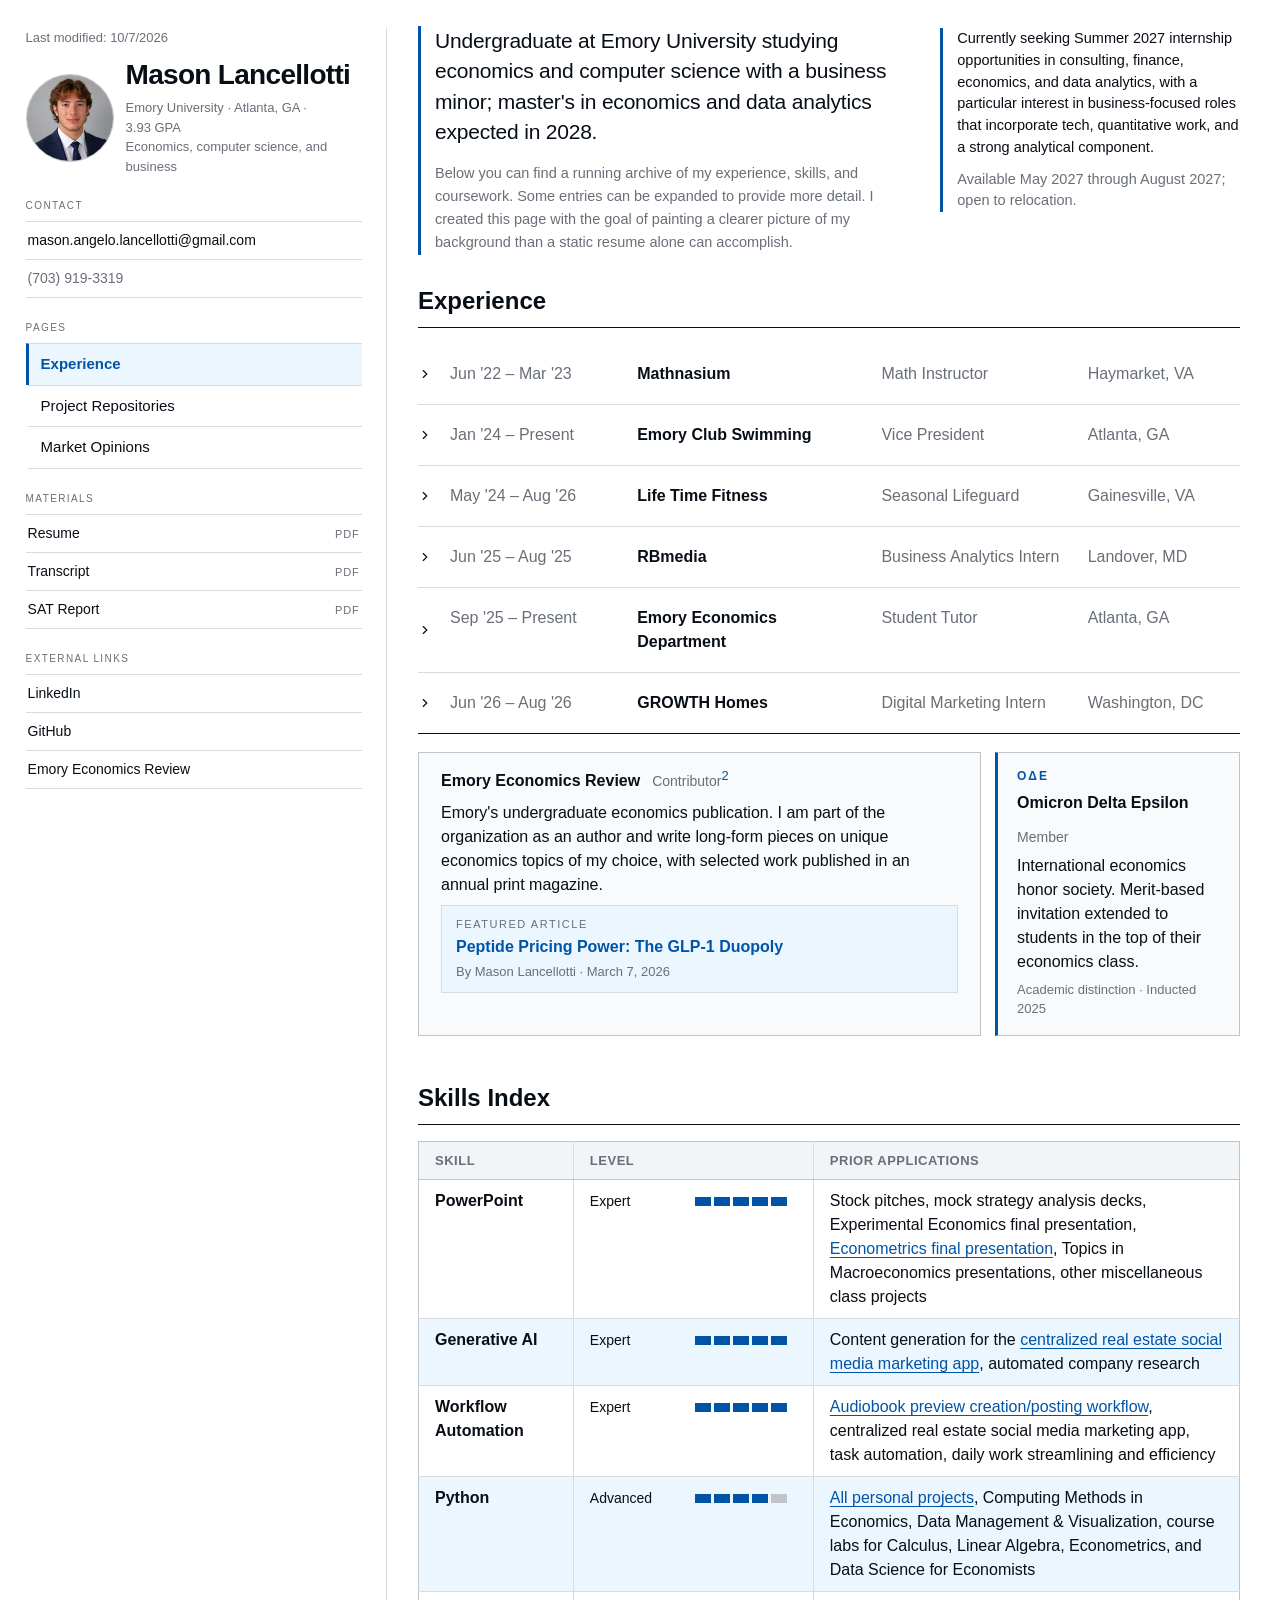
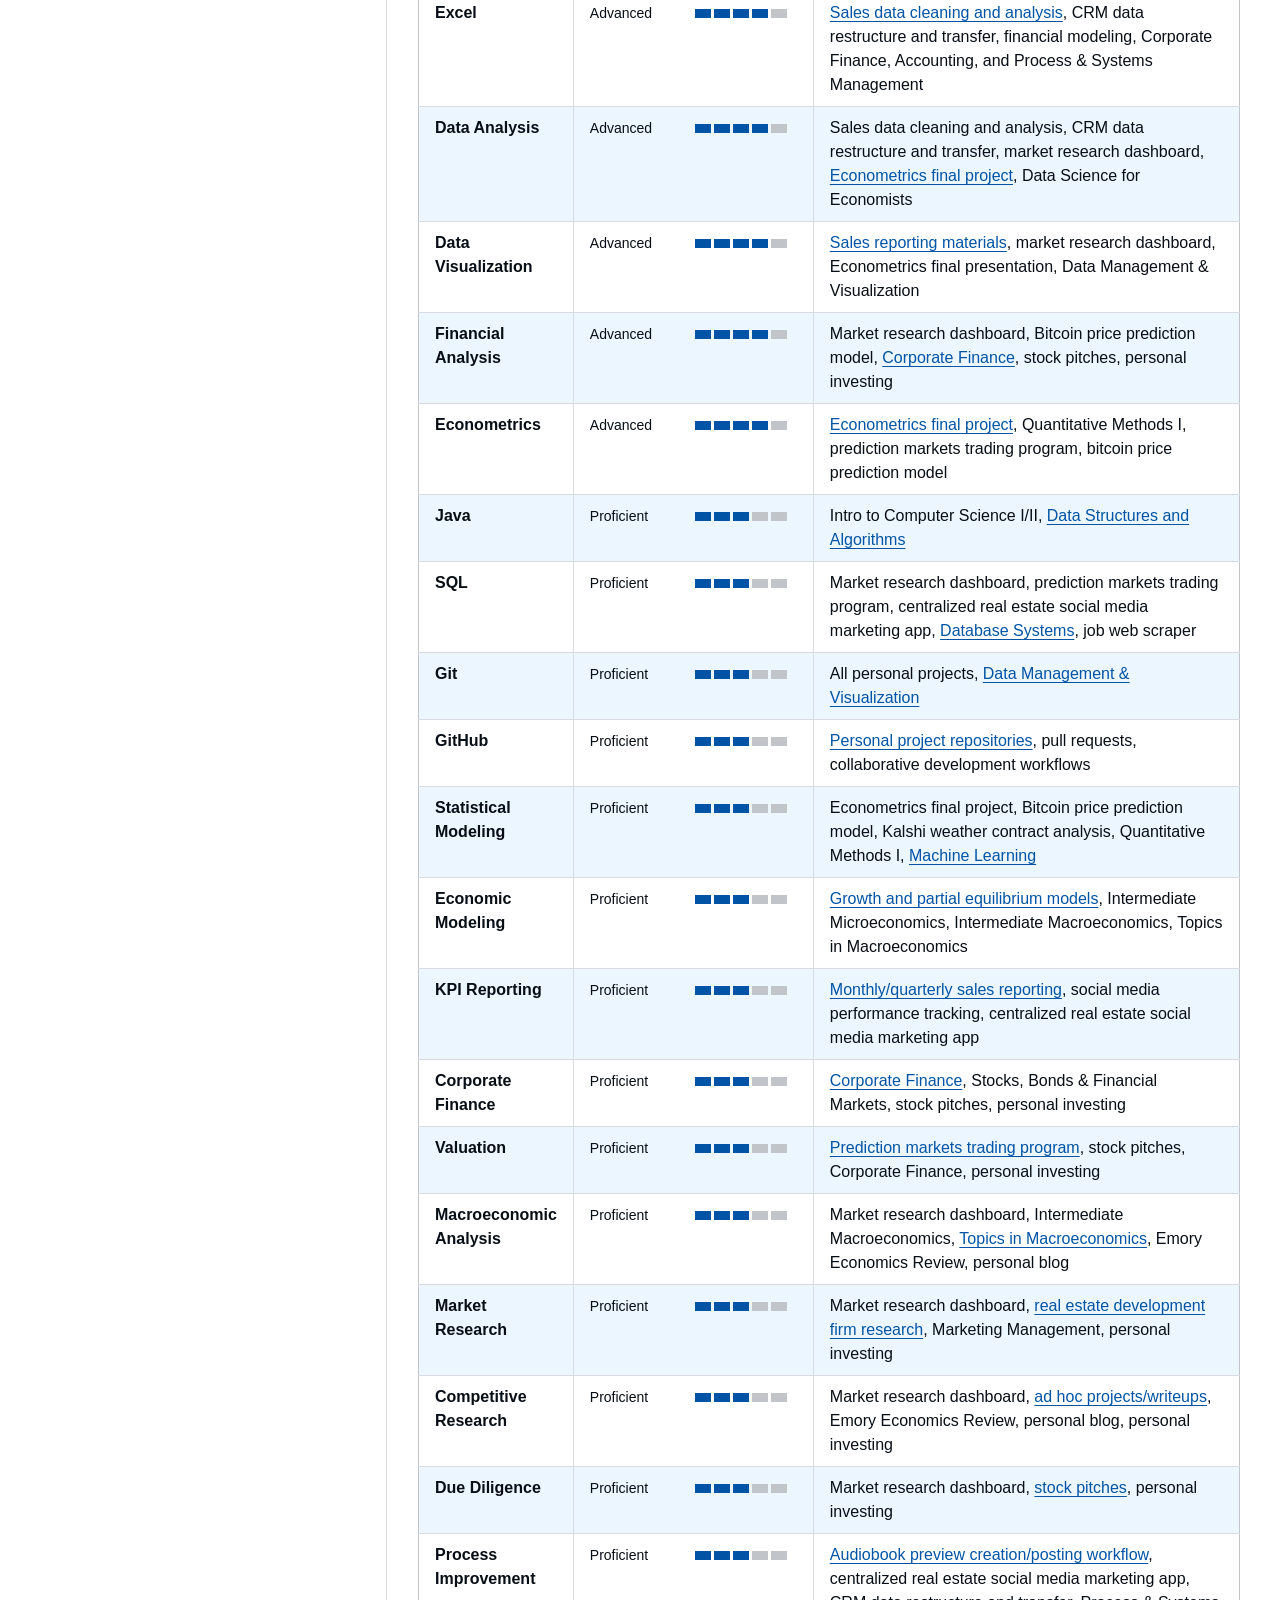
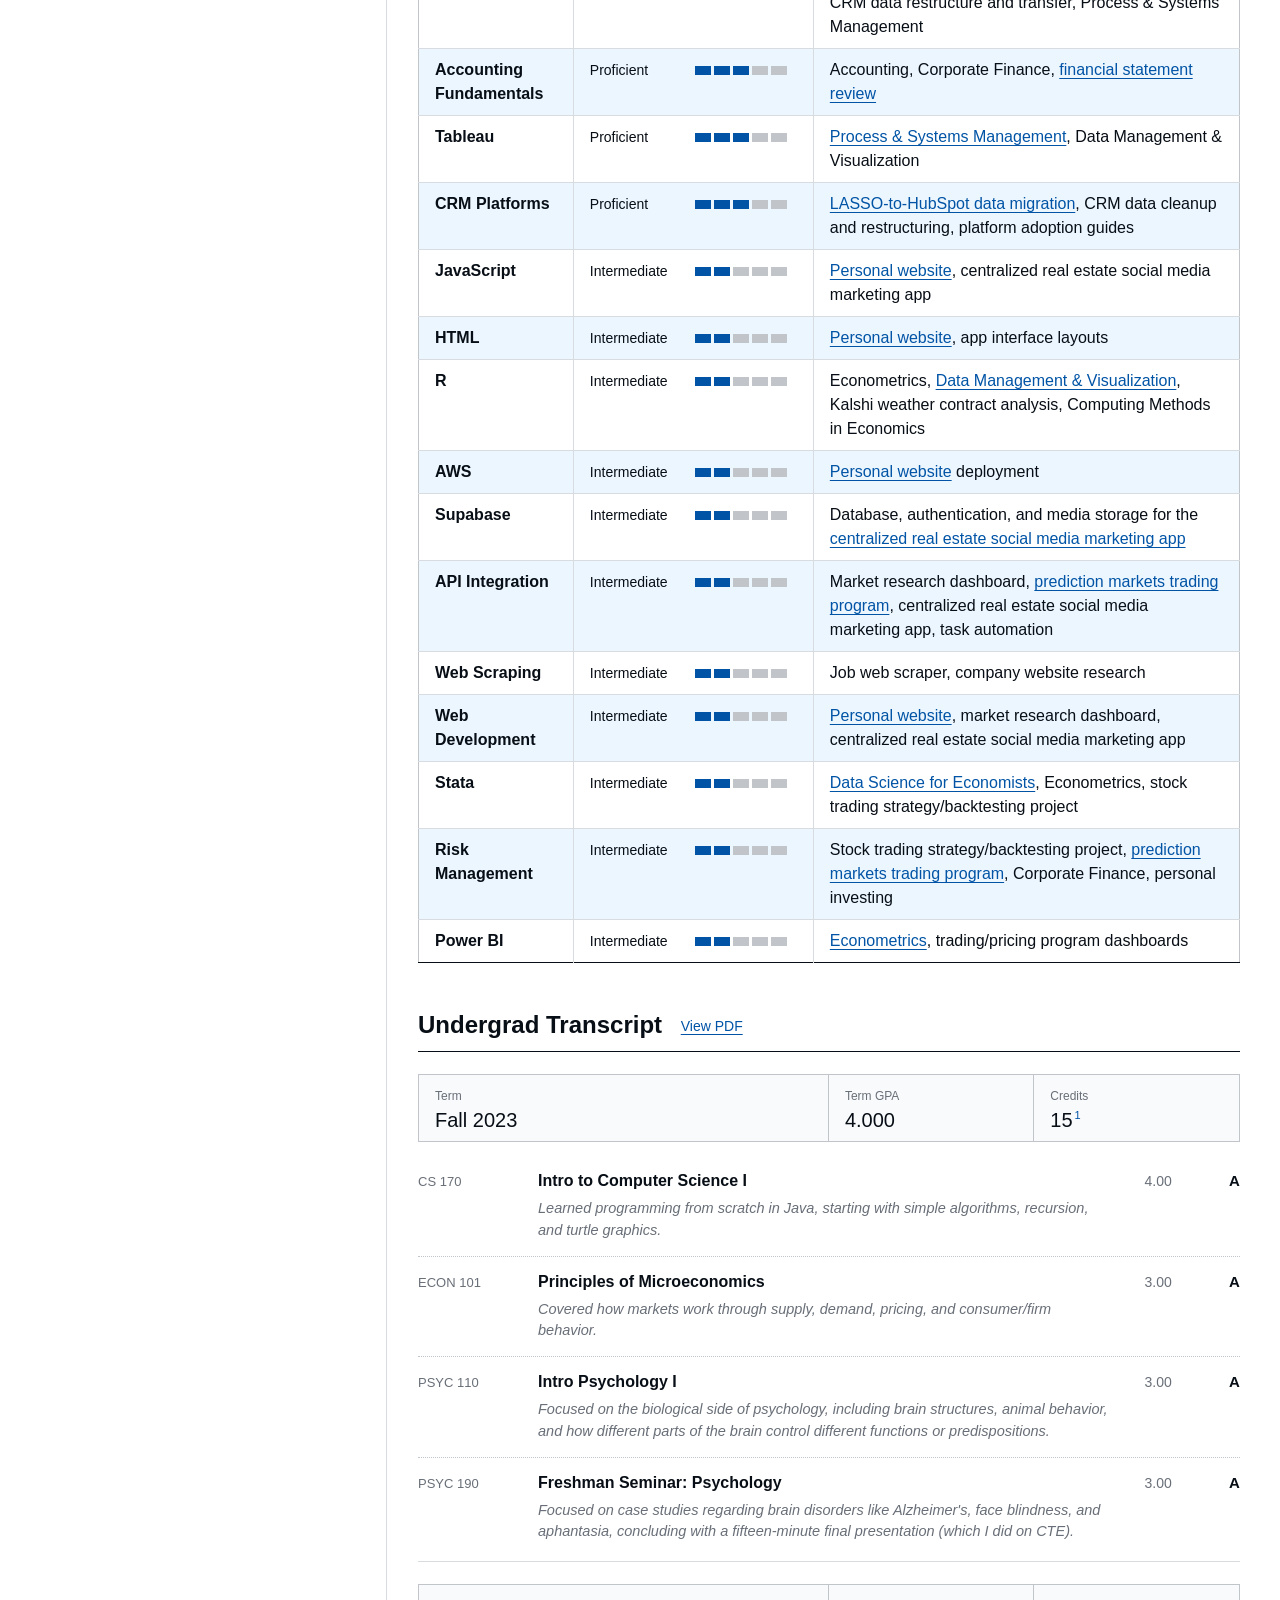
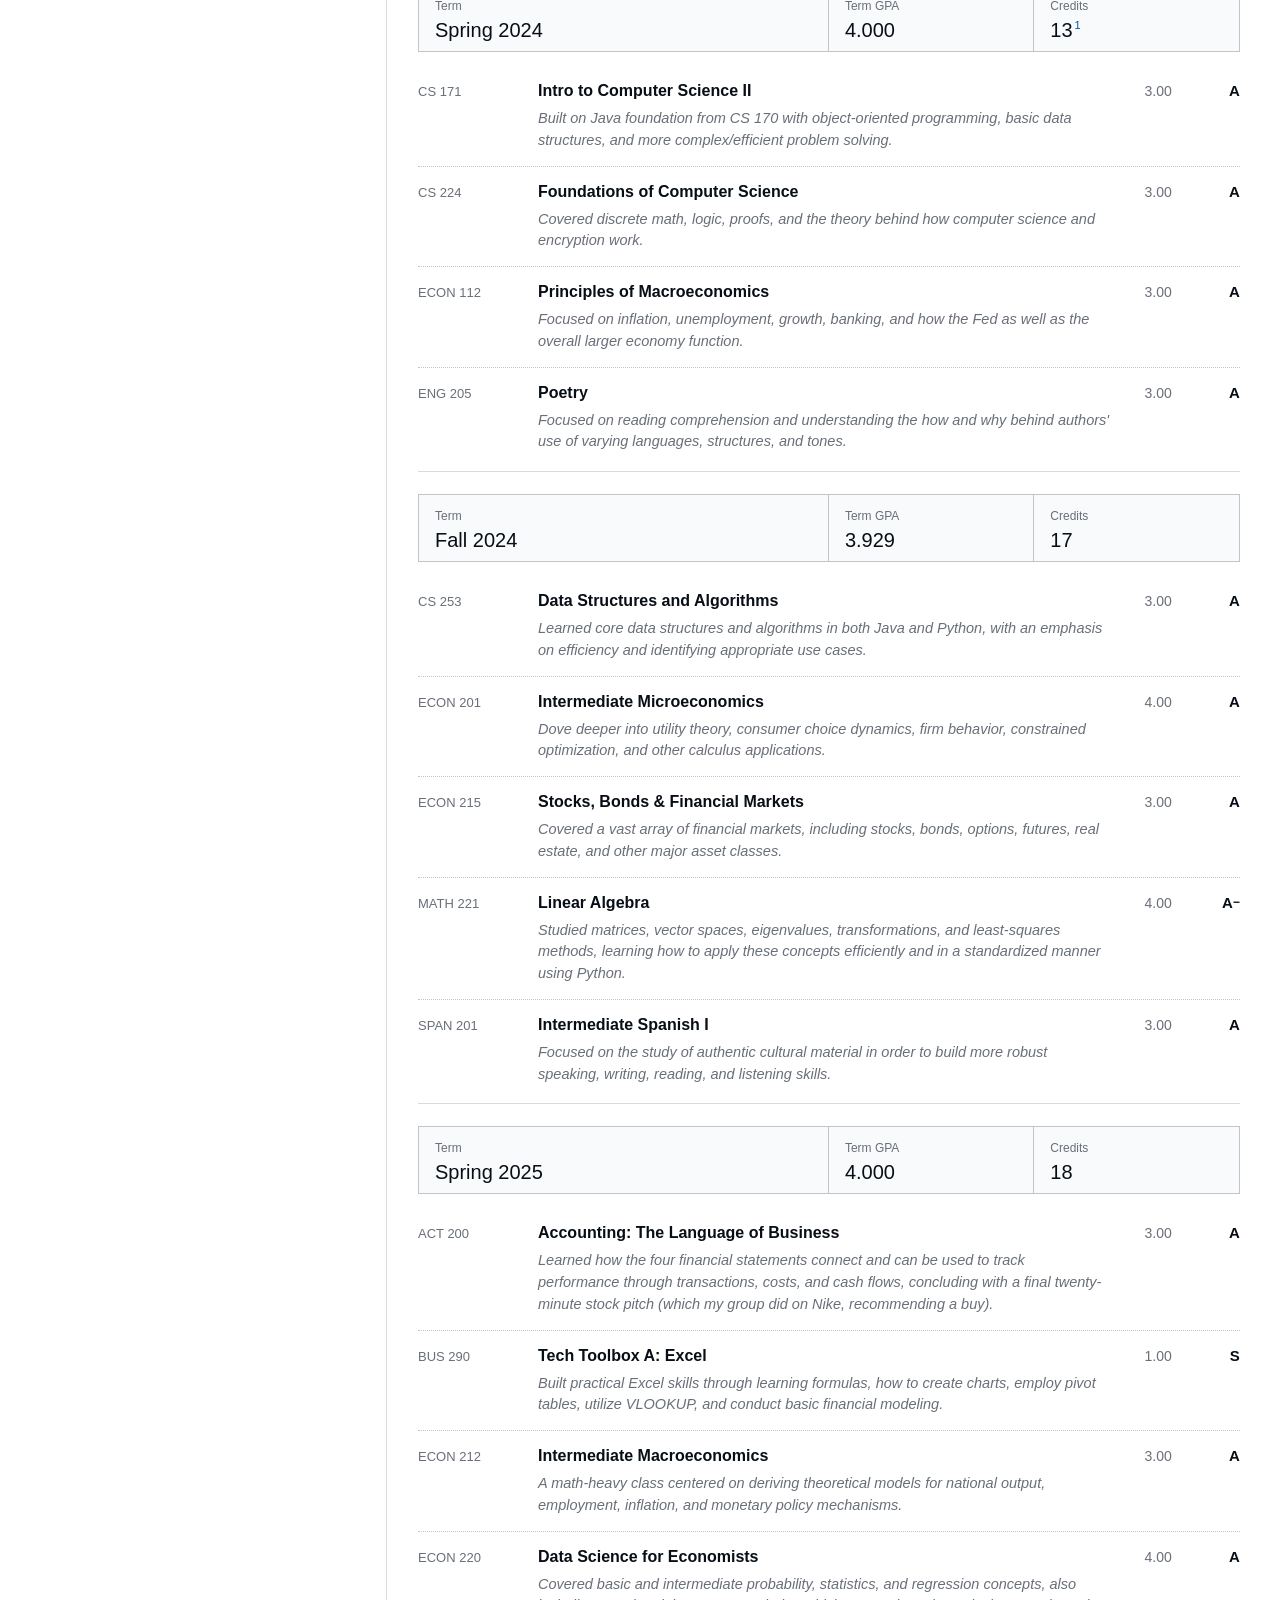
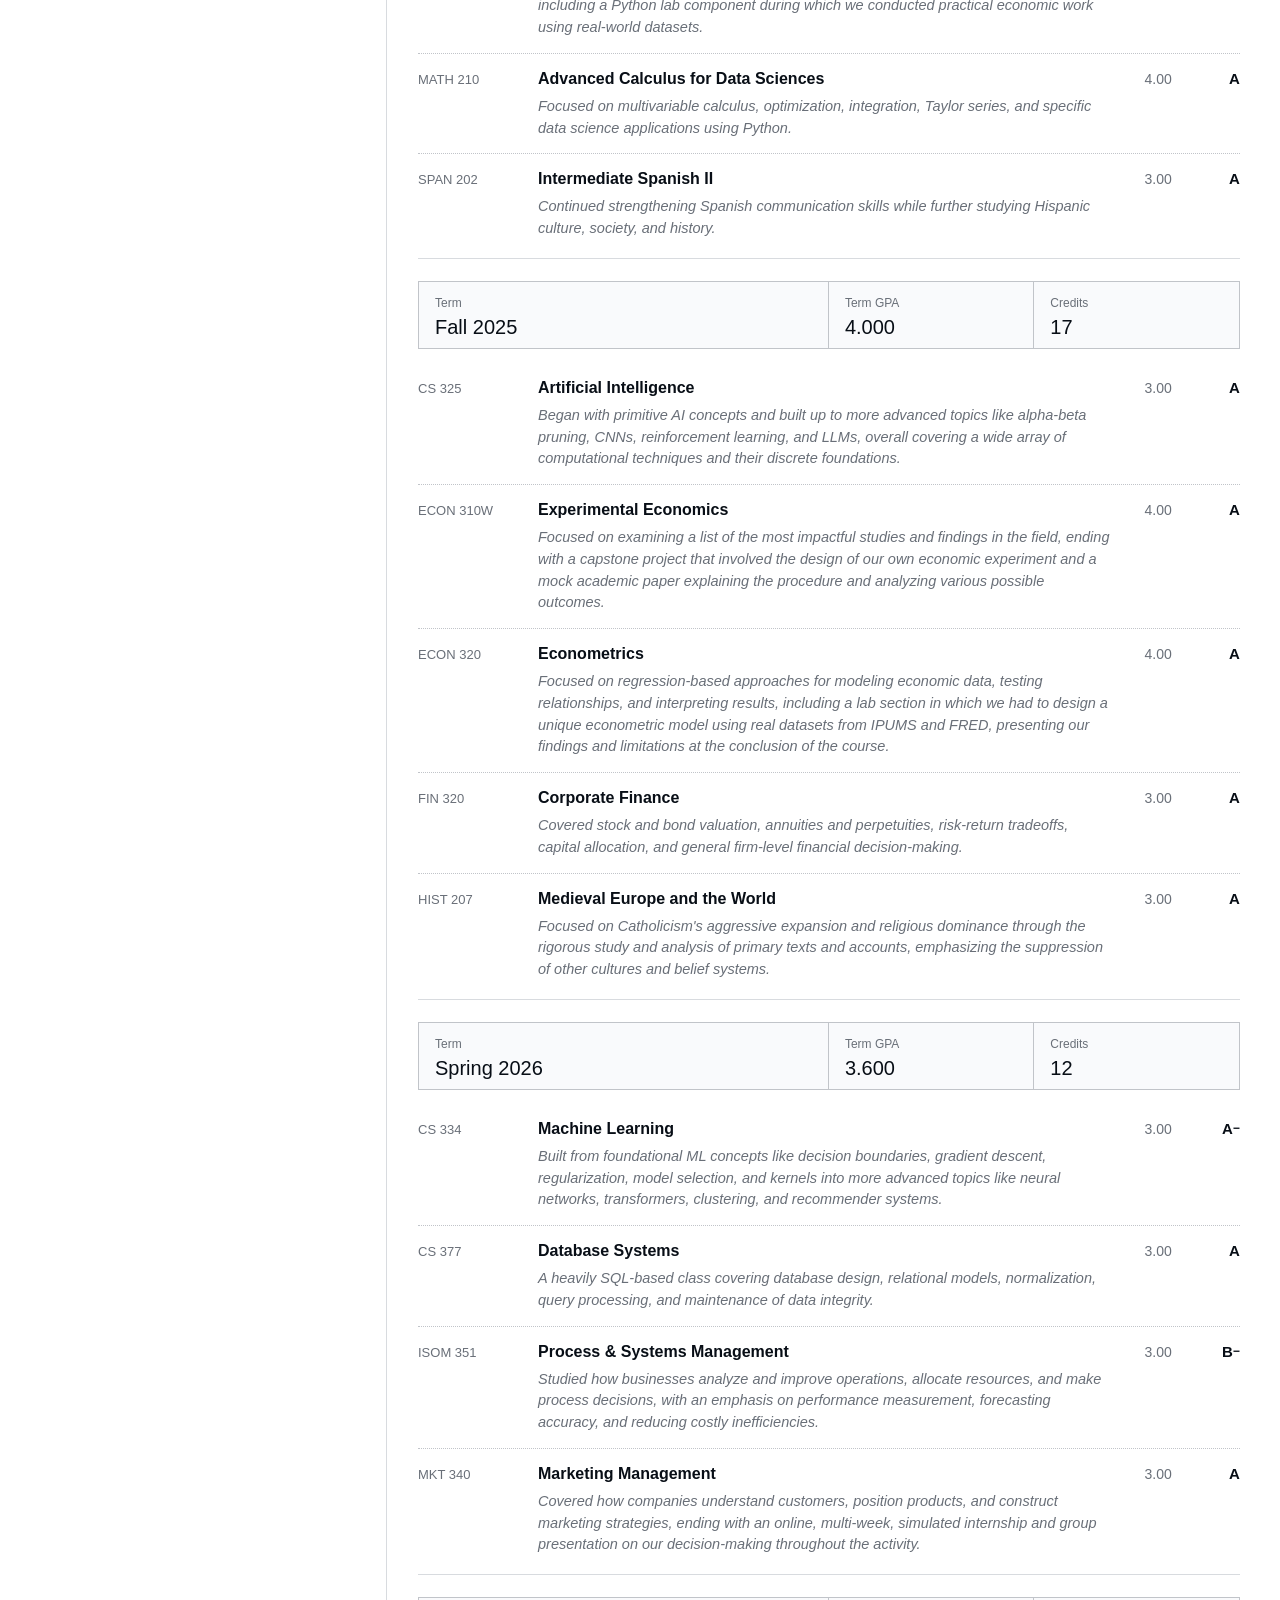
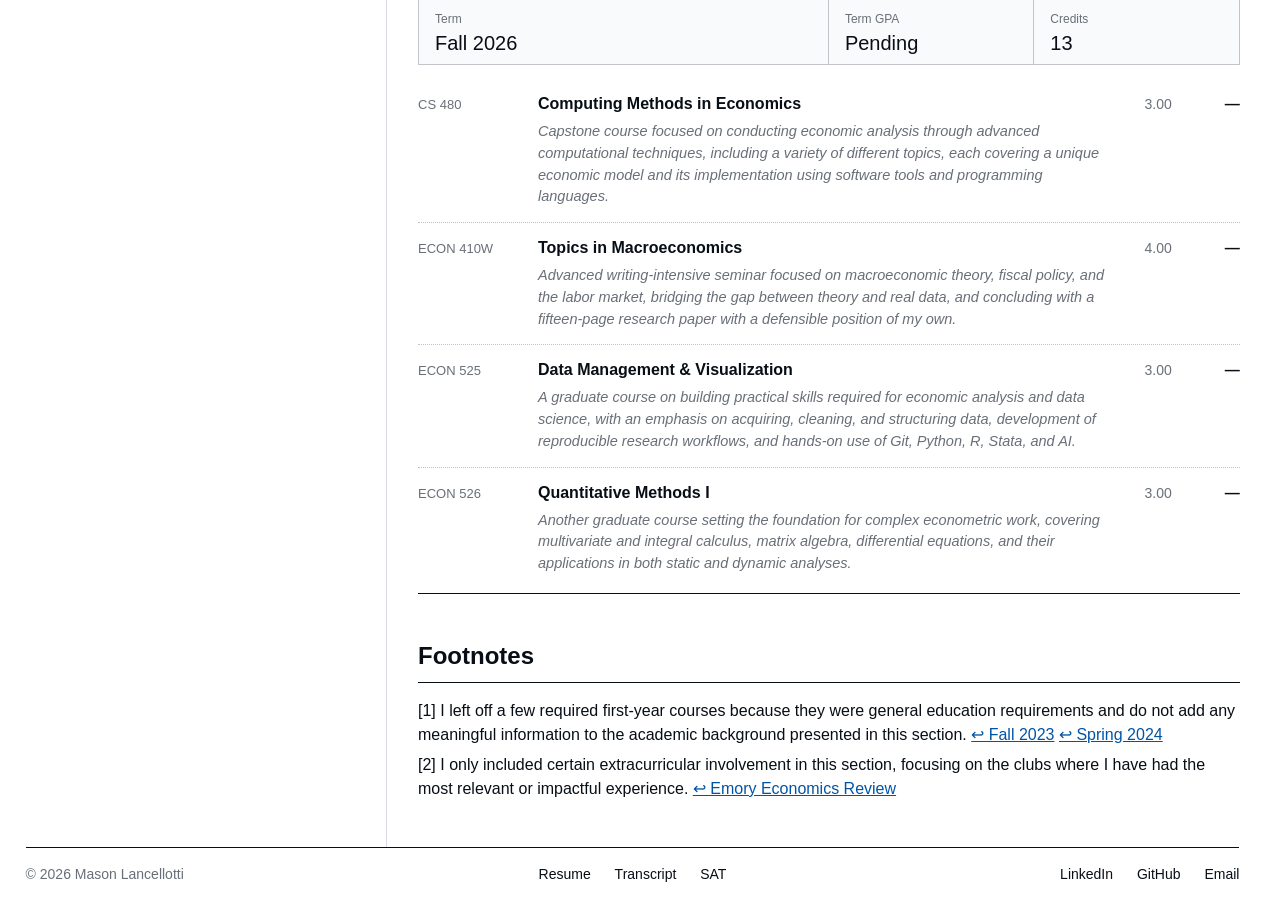
==== index.html @ a6829748 "Align compact skill meters and grade minus signs" ====
<!doctype html>
<html lang="en">
<head>
<meta charset="utf-8">
<meta name="viewport" content="width=device-width, initial-scale=1">
<title>Mason Lancellotti</title>
<meta name="description" content="I'm Mason Lancellotti, an Emory economics and computer science student focused on finance, consulting, data analytics, and tech-driven solutions.">
<meta name="theme-color" content="#ffffff">
<meta property="og:type" content="website">
<meta property="og:title" content="Mason Lancellotti">
<meta property="og:description" content="An expanded resume: experience, skills, coursework, project repositories, and writing on markets.">
<link rel="preload" as="image" href="images/headshot-new.webp" type="image/webp" fetchpriority="high">
<link rel="icon" href="assets/favicon.svg" type="image/svg+xml">
<link rel="stylesheet" href="assets/site.css?v=20261007-12">
</head>
<body>

<div class="wrap home">

<header>
  <div class="side-in">
    <p class="modified muted">Last modified: 10/7/2026</p>
  <button type="button" class="directory-toggle" aria-controls="site-menu" aria-expanded="false">Menu</button>
  <div class="identity">
    <picture class="identity-photo">
      <source srcset="images/headshot-new.webp" type="image/webp">
      <img src="images/headshot-new.jpg" alt="" width="660" height="824">
    </picture>
    <div class="identity-text">
    <h1>Mason Lancellotti</h1>
    <p class="contact">
    <span class="keep-together">Emory University</span> · <span class="keep-together">Atlanta, GA</span> · <span class="keep-together">3.93 GPA</span><br>
    Economics, computer science, and business
  </p>
    </div>
  </div>
  <div class="compact-actions">
    <a href="mailto:mason.angelo.lancellotti@gmail.com">Email</a>
    <a href="files/mason-resume.pdf?v=20261007-2" target="_blank" rel="noopener">Resume</a>
  </div>

  <div class="site-directory" id="site-directory">
  <div class="side-group">
    <p class="side-label">Contact</p>
    <ul class="side-links">
      <li><a href="mailto:mason.angelo.lancellotti@gmail.com">mason.angelo.lancellotti@gmail.com</a></li>
      <li class="plain">(703) 919-3319</li>
    </ul>
  </div>

  

  <nav class="tabs" role="tablist" aria-label="Sections">
    <p class="side-label">Pages</p>
    <button role="tab" id="tab-filing" data-panel="filing" aria-controls="filing" aria-selected="true">Experience</button>
    <button role="tab" id="tab-repos" data-panel="repos" aria-controls="repos" aria-selected="false" tabindex="-1">Project Repositories</button>
    <button role="tab" id="tab-blog" data-panel="blog" aria-controls="blog" aria-selected="false" tabindex="-1">Market Opinions</button>
  </nav>

  <div class="side-group">
    <p class="side-label">Materials</p>
    <ul class="side-links">
      <li><a href="files/mason-resume.pdf?v=20261007-2" target="_blank" rel="noopener">Resume<span class="tag">PDF</span></a></li>
      <li><a href="files/Transcript_Mason_Lancellotti.pdf" target="_blank" rel="noopener">Transcript<span class="tag">PDF</span></a></li>
      <li><a href="files/mason-sat.pdf" target="_blank" rel="noopener">SAT Report<span class="tag">PDF</span></a></li>
    </ul>
  </div>

  <div class="side-group">
    <p class="side-label">External Links</p>
    <ul class="side-links">
      <li><a href="https://www.linkedin.com/in/masonlancellotti/" target="_blank" rel="noopener">LinkedIn</a></li>
      <li><a href="https://github.com/masonlancellotti" target="_blank" rel="noopener">GitHub</a></li>
      <li><a href="https://emoryeconomicsreview.org/articles/2026/3/3/peptide-pricing-power-the-glp-1-duopoly" target="_blank" rel="noopener">Emory Economics Review</a></li>
    </ul>
  </div>

  </div>

  </div>
</header>

<section id="filing" role="tabpanel" aria-labelledby="tab-filing">

  <div class="page-intro">
    <div class="intro-side">
      <div class="intro-text">
        <p class="lede">Undergraduate at <em>Emory University</em> studying economics and computer science with a business minor; master's in economics and data analytics expected in 2028.</p>
        <p class="sub">Below you can find a running archive of my experience, skills, and coursework. Some entries can be expanded to provide more detail. I created this page with the goal of painting a clearer picture of my background than a static resume alone can accomplish.</p>
      </div>
    </div>
    <div class="seeking">
      <p class="seeking-text">
        <span>Currently seeking Summer 2027 internship opportunities in consulting, finance, economics, and data analytics, with a particular interest in business-focused roles that incorporate tech, quantitative work, and a strong analytical component.</span>
        <span class="seeking-availability">Available May 2027 through August 2027; open to relocation.</span>
      </p>
    </div>
  </div>

  <h2>Experience</h2>

  <div class="rows">
    <details id="role-1">
      <summary><span class="when">Jun '22 – Mar '23</span> <b>Mathnasium</b> <span class="role">Math Instructor</span> <span class="loc">Haymarket, VA</span></summary>
      <div>
        <p class="muted">10 mos.</p>
        <p>This was my first paid role, and served as my introduction into the professional world.</p>
        <ul>
          <li>Taught 30+ K-12 students through structured sessions and one-on-one homework help.</li>
          <li>Introduced study techniques and problem-solving strategies to build retention and academic confidence.</li>
          <li>Wrote personalized learning plans with regular parent check-ins, with ~90% of students finishing the semester with higher grades.</li>
        </ul>
        <a href="https://www.mathnasium.com/math-centers/haymarket" target="_blank" rel="noopener">Mathnasium Haymarket</a>
      </div>
    </details>

    <details id="role-2">
      <summary><span class="when">Jan '24 – Present</span> <b>Emory Club Swimming</b> <span class="role">Vice President</span> <span class="loc">Atlanta, GA</span></summary>
      <div>
        <p class="muted">Ongoing</p>
        <p>The team spans from beginners to ex-varsity swimmers, requiring me to consider many different perspectives, often different than my own.</p>
        <ul>
          <li>Design and lead 4 practices per week for 10–20 swimmers across every skill level.</li>
          <li>Balance technique work for new swimmers with endurance training for more experienced swimmers in the same session.</li>
          <li>Coordinate logistics for 6 out-of-state meets per year, managing itineraries, lodging, transportation, and budgeting with the club sports office.</li>
        </ul>
        <div class="photos">
          <img src="images/swim-5.jpg" alt="" loading="lazy">
          <img src="images/swim-2.jpg" alt="" loading="lazy">
          <img src="images/swim-3.jpg" alt="" loading="lazy">
        </div>
      </div>
    </details>

    <details id="role-3">
      <summary><span class="when">May '24 – Aug '26</span> <b>Life Time Fitness</b> <span class="role">Seasonal Lifeguard</span> <span class="loc">Gainesville, VA</span></summary>
      <div>
        <p class="muted">Seasonal · 3 summers</p>
        <p>Being a returning seasonal employee for three summers, I underwent repeated certifications and training. This position also bolstered my client communication skills.</p>
        <ul>
          <li>Monitored pool activities and proactively enforced safety guidelines to prevent accidents.</li>
          <li>Administered first aid on 6 separate occasions, coordinating directly with police and EMS.</li>
          <li>Collaborated with management on aquatics events and served 300+ members daily, resolving issues on the pool deck and locker rooms.</li>
        </ul>
        <a href="https://my.lifetime.life/clubs/va/gainesville/programs/swim.html" target="_blank" rel="noopener">Life Time Gainesville</a>
      </div>
    </details>

    <details id="role-4">
      <summary><span class="when">Jun '25 – Aug '25</span> <b>RBmedia</b> <span class="role">Business Analytics Intern</span> <span class="loc">Landover, MD</span></summary>
      <div>
        <p class="muted">3 mos.</p>
        <p>This was my first time in a professional setting with a business context. It opened my eyes to the utility of data and how invaluable of a tool it can be for almost any task, goal, or industry.</p>
        <ul>
          <li>Compiled monthly and quarterly sales reports on 2,500+ Audible and Spotify audiobook titles.</li>
          <li>Visualized trends with tables and graphs to help guide executive decision-making on a variety of topics.</li>
          <li>Assisted in rolling out an automated posting workflow across 12 social media accounts, supervising the first ~1,800 uploads and diagnosing technical issues in real time.</li>
        </ul>
        <a href="https://rbmediaglobal.com/" target="_blank" rel="noopener">RBmedia</a>
      </div>
    </details>

    <details id="role-5">
      <summary><span class="when">Sep '25 – Present</span> <b>Emory Economics Department</b> <span class="role">Student Tutor</span> <span class="loc">Atlanta, GA</span></summary>
      <div>
        <p class="muted">Ongoing</p>
        <p>Having been invited to the program through a GPA-based selection process, students can reach out to me for independent, paid tutoring when in need of homework help or clarity on tricky concepts.</p>
        <ul>
          <li>Offer one-on-one instruction in micro/macroeconomics, data science, and computer science.</li>
          <li>Build comprehensive review guides and exam-based timelines from each course's syllabus.</li>
          <li>Run 3-5 sessions per week on content mastery, problem sets, and test strategy, looping in professors and TAs when needed to clarify solution methods.</li>
        </ul>
        <a href="https://economics.emory.edu/undergraduate/econ-dept-opportunities/tutoring.html" target="_blank" rel="noopener">Emory Econ Tutoring</a>
      </div>
    </details>

    <details id="role-6">
      <summary><span class="when">Jun '26 – Aug '26</span> <b>GROWTH Homes</b> <span class="role">Digital Marketing Intern</span> <span class="loc">Washington, DC</span></summary>
      <div>
        <p class="muted">3 mos.</p>
        <p>This role gave me another perspective on the value of data in business, on top of growing my personal interest in real estate. I got the chance to turn an idea for improving part of the firm's marketing efforts into a working application, which I found to be very rewarding.</p>
        <ul>
          <li>Developed a custom AI-driven app to consolidate workflows and streamline social media marketing, yielding a pilot batch of 76 publication-ready videos with an estimated 61+ hours of time savings.</li>
          <li>Reconciled and restructured 4,000+ records for a CRM migration.</li>
          <li>Authored detailed ad hoc materials, including internal guides and research briefs, for leadership.</li>
        </ul>
      </div>
    </details>
  </div>

  <div class="involvement">
    <div class="inv-card" id="emory-economics-review">
      <div class="inv-head">
        <span class="inv-org">Emory Economics Review</span>
        <span class="inv-role">Contributor<sup><a id="fnref-2-involvement" href="#fn-2" aria-label="Jump to footnote 2">2</a></sup></span>
      </div>
      <p class="inv-desc">Emory's undergraduate economics publication. I am part of the organization as an author and write long-form pieces on unique economics topics of my choice, with selected work published in an annual print magazine.</p>
      <a class="inv-article" href="https://emoryeconomicsreview.org/articles/2026/3/3/peptide-pricing-power-the-glp-1-duopoly" target="_blank" rel="noopener">
        <span class="inv-article-label">Featured article</span>
        <span class="inv-article-title">Peptide Pricing Power: The GLP-1 Duopoly</span>
        <span class="inv-article-meta">By Mason Lancellotti · March 7, 2026</span>
      </a>
    </div>

    <div class="inv-card inv-card-aside">
      <div class="inv-letters" aria-hidden="true">ΟΔΕ</div>
      <div class="inv-head">
        <span class="inv-org">Omicron Delta Epsilon</span>
        <span class="inv-role">Member</span>
      </div>
      <p class="inv-desc">International economics honor society. Merit-based invitation extended to students in the top of their economics class.</p>
      <div class="inv-meta">Academic distinction · Inducted 2025</div>
    </div>
  </div>

  <h2 id="skills">Skills Index</h2>

  <table class="skills">
    <thead>
      <tr><th>Skill</th><th>Level</th><th>Prior applications</th></tr>
    </thead>
    <tbody>
      <tr><td>PowerPoint</td><td class="level"><span class="level-text">Expert</span><span class="barwrap" aria-hidden="true"><span class="on"></span><span class="on"></span><span class="on"></span><span class="on"></span><span class="on"></span></span></td><td>Stock pitches, mock strategy analysis decks, Experimental Economics final presentation, <a href="#course-econ-320">Econometrics final presentation</a>, Topics in Macroeconomics presentations, other miscellaneous class projects</td></tr>
      <tr><td>Generative AI</td><td class="level"><span class="level-text">Expert</span><span class="barwrap" aria-hidden="true"><span class="on"></span><span class="on"></span><span class="on"></span><span class="on"></span><span class="on"></span></span></td><td>Content generation for the <a href="#repo-4">centralized real estate social media marketing app</a>, automated company research</td></tr>
      <tr><td>Workflow Automation</td><td class="level"><span class="level-text">Expert</span><span class="barwrap" aria-hidden="true"><span class="on"></span><span class="on"></span><span class="on"></span><span class="on"></span><span class="on"></span></span></td><td><a href="#role-4">Audiobook preview creation/posting workflow</a>, centralized real estate social media marketing app, task automation, daily work streamlining and efficiency</td></tr>
      <tr><td>Python</td><td class="level"><span class="level-text">Advanced</span><span class="barwrap" aria-hidden="true"><span class="on"></span><span class="on"></span><span class="on"></span><span class="on"></span><span class=""></span></span></td><td><a href="#repos">All personal projects</a>, Computing Methods in Economics, Data Management &amp; Visualization, course labs for Calculus, Linear Algebra, Econometrics, and Data Science for Economists</td></tr>
      <tr><td>Excel</td><td class="level"><span class="level-text">Advanced</span><span class="barwrap" aria-hidden="true"><span class="on"></span><span class="on"></span><span class="on"></span><span class="on"></span><span class=""></span></span></td><td><a href="#role-4">Sales data cleaning and analysis</a>, CRM data restructure and transfer, financial modeling, Corporate Finance, Accounting, and Process &amp; Systems Management</td></tr>
      <tr><td>Data Analysis</td><td class="level"><span class="level-text">Advanced</span><span class="barwrap" aria-hidden="true"><span class="on"></span><span class="on"></span><span class="on"></span><span class="on"></span><span class=""></span></span></td><td>Sales data cleaning and analysis, CRM data restructure and transfer, market research dashboard, <a href="#course-econ-320">Econometrics final project</a>, Data Science for Economists</td></tr>
      <tr><td>Data Visualization</td><td class="level"><span class="level-text">Advanced</span><span class="barwrap" aria-hidden="true"><span class="on"></span><span class="on"></span><span class="on"></span><span class="on"></span><span class=""></span></span></td><td><a href="#role-4">Sales reporting materials</a>, market research dashboard, Econometrics final presentation, Data Management &amp; Visualization</td></tr>
      <tr><td>Financial Analysis</td><td class="level"><span class="level-text">Advanced</span><span class="barwrap" aria-hidden="true"><span class="on"></span><span class="on"></span><span class="on"></span><span class="on"></span><span class=""></span></span></td><td>Market research dashboard, Bitcoin price prediction model, <a href="#course-fin-320">Corporate Finance</a>, stock pitches, personal investing</td></tr>
      <tr><td>Econometrics</td><td class="level"><span class="level-text">Advanced</span><span class="barwrap" aria-hidden="true"><span class="on"></span><span class="on"></span><span class="on"></span><span class="on"></span><span class=""></span></span></td><td><a href="#course-econ-320">Econometrics final project</a>, Quantitative Methods I, prediction markets trading program, bitcoin price prediction model</td></tr>
      <tr><td>Java</td><td class="level"><span class="level-text">Proficient</span><span class="barwrap" aria-hidden="true"><span class="on"></span><span class="on"></span><span class="on"></span><span class=""></span><span class=""></span></span></td><td>Intro to Computer Science I/II, <a href="#course-cs-253">Data Structures and Algorithms</a></td></tr>
      <tr><td>SQL</td><td class="level"><span class="level-text">Proficient</span><span class="barwrap" aria-hidden="true"><span class="on"></span><span class="on"></span><span class="on"></span><span class=""></span><span class=""></span></span></td><td>Market research dashboard, prediction markets trading program, centralized real estate social media marketing app, <a href="#course-cs-377">Database Systems</a>, job web scraper</td></tr>
      <tr><td>Git</td><td class="level"><span class="level-text">Proficient</span><span class="barwrap" aria-hidden="true"><span class="on"></span><span class="on"></span><span class="on"></span><span class=""></span><span class=""></span></span></td><td>All personal projects, <a href="#course-econ-525">Data Management &amp; Visualization</a></td></tr>
      <tr><td>GitHub</td><td class="level"><span class="level-text">Proficient</span><span class="barwrap" aria-hidden="true"><span class="on"></span><span class="on"></span><span class="on"></span><span class=""></span><span class=""></span></span></td><td><a href="#repos">Personal project repositories</a>, pull requests, collaborative development workflows</td></tr>
      <tr><td>Statistical Modeling</td><td class="level"><span class="level-text">Proficient</span><span class="barwrap" aria-hidden="true"><span class="on"></span><span class="on"></span><span class="on"></span><span class=""></span><span class=""></span></span></td><td>Econometrics final project, Bitcoin price prediction model, Kalshi weather contract analysis, Quantitative Methods I, <a href="#course-cs-334">Machine Learning</a></td></tr>
      <tr><td>Economic Modeling</td><td class="level"><span class="level-text">Proficient</span><span class="barwrap" aria-hidden="true"><span class="on"></span><span class="on"></span><span class="on"></span><span class=""></span><span class=""></span></span></td><td><a href="#course-cs-480">Growth and partial equilibrium models</a>, Intermediate Microeconomics, Intermediate Macroeconomics, Topics in Macroeconomics</td></tr>
      <tr><td>KPI Reporting</td><td class="level"><span class="level-text">Proficient</span><span class="barwrap" aria-hidden="true"><span class="on"></span><span class="on"></span><span class="on"></span><span class=""></span><span class=""></span></span></td><td><a href="#role-4">Monthly/quarterly sales reporting</a>, social media performance tracking, centralized real estate social media marketing app</td></tr>
      <tr><td>Corporate Finance</td><td class="level"><span class="level-text">Proficient</span><span class="barwrap" aria-hidden="true"><span class="on"></span><span class="on"></span><span class="on"></span><span class=""></span><span class=""></span></span></td><td><a href="#course-fin-320">Corporate Finance</a>, Stocks, Bonds &amp; Financial Markets, stock pitches, personal investing</td></tr>
      <tr><td>Valuation</td><td class="level"><span class="level-text">Proficient</span><span class="barwrap" aria-hidden="true"><span class="on"></span><span class="on"></span><span class="on"></span><span class=""></span><span class=""></span></span></td><td><a href="#repo-1">Prediction markets trading program</a>, stock pitches, Corporate Finance, personal investing</td></tr>
      <tr><td>Macroeconomic Analysis</td><td class="level"><span class="level-text">Proficient</span><span class="barwrap" aria-hidden="true"><span class="on"></span><span class="on"></span><span class="on"></span><span class=""></span><span class=""></span></span></td><td>Market research dashboard, Intermediate Macroeconomics, <a href="#course-econ-410w">Topics in Macroeconomics</a>, Emory Economics Review, personal blog</td></tr>
      <tr><td>Market Research</td><td class="level"><span class="level-text">Proficient</span><span class="barwrap" aria-hidden="true"><span class="on"></span><span class="on"></span><span class="on"></span><span class=""></span><span class=""></span></span></td><td>Market research dashboard, <a href="#role-6">real estate development firm research</a>, Marketing Management, personal investing</td></tr>
      <tr><td>Competitive Research</td><td class="level"><span class="level-text">Proficient</span><span class="barwrap" aria-hidden="true"><span class="on"></span><span class="on"></span><span class="on"></span><span class=""></span><span class=""></span></span></td><td>Market research dashboard, <a href="#role-6">ad hoc projects/writeups</a>, Emory Economics Review, personal blog, personal investing</td></tr>
      <tr><td>Due Diligence</td><td class="level"><span class="level-text">Proficient</span><span class="barwrap" aria-hidden="true"><span class="on"></span><span class="on"></span><span class="on"></span><span class=""></span><span class=""></span></span></td><td>Market research dashboard, <a href="#course-act-200">stock pitches</a>, personal investing</td></tr>
      <tr><td>Process Improvement</td><td class="level"><span class="level-text">Proficient</span><span class="barwrap" aria-hidden="true"><span class="on"></span><span class="on"></span><span class="on"></span><span class=""></span><span class=""></span></span></td><td><a href="#role-4">Audiobook preview creation/posting workflow</a>, centralized real estate social media marketing app, CRM data restructure and transfer, Process &amp; Systems Management</td></tr>
      <tr><td>Accounting Fundamentals</td><td class="level"><span class="level-text">Proficient</span><span class="barwrap" aria-hidden="true"><span class="on"></span><span class="on"></span><span class="on"></span><span class=""></span><span class=""></span></span></td><td>Accounting, Corporate Finance, <a href="#course-act-200">financial statement review</a></td></tr>
      <tr><td>Tableau</td><td class="level"><span class="level-text">Proficient</span><span class="barwrap" aria-hidden="true"><span class="on"></span><span class="on"></span><span class="on"></span><span class=""></span><span class=""></span></span></td><td><a href="#course-isom-351">Process &amp; Systems Management</a>, Data Management &amp; Visualization</td></tr>
      <tr><td>CRM Platforms</td><td class="level"><span class="level-text">Proficient</span><span class="barwrap" aria-hidden="true"><span class="on"></span><span class="on"></span><span class="on"></span><span class=""></span><span class=""></span></span></td><td><a href="#role-6">LASSO-to-HubSpot data migration</a>, CRM data cleanup and restructuring, platform adoption guides</td></tr>
      <tr><td>JavaScript</td><td class="level"><span class="level-text">Intermediate</span><span class="barwrap" aria-hidden="true"><span class="on"></span><span class="on"></span><span class=""></span><span class=""></span><span class=""></span></span></td><td><a href="#repo-5">Personal website</a>, centralized real estate social media marketing app</td></tr>
      <tr><td>HTML</td><td class="level"><span class="level-text">Intermediate</span><span class="barwrap" aria-hidden="true"><span class="on"></span><span class="on"></span><span class=""></span><span class=""></span><span class=""></span></span></td><td><a href="#repo-5">Personal website</a>, app interface layouts</td></tr>
      <tr><td>R</td><td class="level"><span class="level-text">Intermediate</span><span class="barwrap" aria-hidden="true"><span class="on"></span><span class="on"></span><span class=""></span><span class=""></span><span class=""></span></span></td><td>Econometrics, <a href="#course-econ-525">Data Management &amp; Visualization</a>, Kalshi weather contract analysis, Computing Methods in Economics</td></tr>
      <tr><td>AWS</td><td class="level"><span class="level-text">Intermediate</span><span class="barwrap" aria-hidden="true"><span class="on"></span><span class="on"></span><span class=""></span><span class=""></span><span class=""></span></span></td><td><a href="#repo-5">Personal website</a> deployment</td></tr>
      <tr><td>Supabase</td><td class="level"><span class="level-text">Intermediate</span><span class="barwrap" aria-hidden="true"><span class="on"></span><span class="on"></span><span class=""></span><span class=""></span><span class=""></span></span></td><td>Database, authentication, and media storage for the <a href="#repo-4">centralized real estate social media marketing app</a></td></tr>
      <tr><td>API Integration</td><td class="level"><span class="level-text">Intermediate</span><span class="barwrap" aria-hidden="true"><span class="on"></span><span class="on"></span><span class=""></span><span class=""></span><span class=""></span></span></td><td>Market research dashboard, <a href="#repo-1">prediction markets trading program</a>, centralized real estate social media marketing app, task automation</td></tr>
      <tr><td>Web Scraping</td><td class="level"><span class="level-text">Intermediate</span><span class="barwrap" aria-hidden="true"><span class="on"></span><span class="on"></span><span class=""></span><span class=""></span><span class=""></span></span></td><td>Job web scraper, company website research</td></tr>
      <tr><td>Web Development</td><td class="level"><span class="level-text">Intermediate</span><span class="barwrap" aria-hidden="true"><span class="on"></span><span class="on"></span><span class=""></span><span class=""></span><span class=""></span></span></td><td><a href="#repo-5">Personal website</a>, market research dashboard, centralized real estate social media marketing app</td></tr>
      <tr><td>Stata</td><td class="level"><span class="level-text">Intermediate</span><span class="barwrap" aria-hidden="true"><span class="on"></span><span class="on"></span><span class=""></span><span class=""></span><span class=""></span></span></td><td><a href="#course-econ-220">Data Science for Economists</a>, Econometrics, stock trading strategy/backtesting project</td></tr>
      <tr><td>Risk Management</td><td class="level"><span class="level-text">Intermediate</span><span class="barwrap" aria-hidden="true"><span class="on"></span><span class="on"></span><span class=""></span><span class=""></span><span class=""></span></span></td><td>Stock trading strategy/backtesting project, <a href="#repo-1">prediction markets trading program</a>, Corporate Finance, personal investing</td></tr>
      <tr><td>Power BI</td><td class="level"><span class="level-text">Intermediate</span><span class="barwrap" aria-hidden="true"><span class="on"></span><span class="on"></span><span class=""></span><span class=""></span><span class=""></span></span></td><td><a href="#course-econ-320">Econometrics</a>, trading/pricing program dashboards</td></tr>
    </tbody>
  </table>

  <h2>Undergrad Transcript <a class="h2-link" href="files/Transcript_Mason_Lancellotti.pdf" target="_blank" rel="noopener">View PDF</a></h2>

  <div class="transcript">


    <div class="term">
    <div class="term-head">
      <div class="term-stat"><span class="k">Term</span><span class="v">Fall 2023</span></div>
      <div class="term-stat"><span class="k">Term GPA</span><span class="v">4.000</span></div>
      <div class="term-stat"><span class="k">Credits</span><span class="v">15<a class="fn-ref" id="fnref-1-fall-2023" href="#fn-1" aria-label="Jump to footnote 1">1</a></span></div>
    </div>
    <div class="courses">
        <div class="course" id="course-cs-170">
          <div class="course-row">
            <span class="course-code">CS 170</span>
            <span class="course-name">Intro to Computer Science I</span>
            <span class="course-cr">4.00</span>
            <span class="course-grade"><span class="g-letter">A</span></span>
          </div>
          <div class="course-note">Learned programming from scratch in Java, starting with simple algorithms, recursion, and turtle graphics.</div>
        </div>
        <div class="course" id="course-econ-101">
          <div class="course-row">
            <span class="course-code">ECON 101</span>
            <span class="course-name">Principles of Microeconomics</span>
            <span class="course-cr">3.00</span>
            <span class="course-grade"><span class="g-letter">A</span></span>
          </div>
          <div class="course-note">Covered how markets work through supply, demand, pricing, and consumer/firm behavior.</div>
        </div>
        <div class="course" id="course-psyc-110">
          <div class="course-row">
            <span class="course-code">PSYC 110</span>
            <span class="course-name">Intro Psychology I</span>
            <span class="course-cr">3.00</span>
            <span class="course-grade"><span class="g-letter">A</span></span>
          </div>
          <div class="course-note">Focused on the biological side of psychology, including brain structures, animal behavior, and how different parts of the brain control different functions or predispositions.</div>
        </div>
        <div class="course" id="course-psyc-190">
          <div class="course-row">
            <span class="course-code">PSYC 190</span>
            <span class="course-name">Freshman Seminar: Psychology</span>
            <span class="course-cr">3.00</span>
            <span class="course-grade"><span class="g-letter">A</span></span>
          </div>
          <div class="course-note">Focused on case studies regarding brain disorders like Alzheimer's, face blindness, and aphantasia, concluding with a fifteen-minute final presentation (which I did on CTE).</div>
        </div>
    </div>
  </div>


    <div class="term">
    <div class="term-head">
      <div class="term-stat"><span class="k">Term</span><span class="v">Spring 2024</span></div>
      <div class="term-stat"><span class="k">Term GPA</span><span class="v">4.000</span></div>
      <div class="term-stat"><span class="k">Credits</span><span class="v">13<a class="fn-ref" id="fnref-1-spring-2024" href="#fn-1" aria-label="Jump to footnote 1">1</a></span></div>
    </div>
    <div class="courses">
        <div class="course" id="course-cs-171">
          <div class="course-row">
            <span class="course-code">CS 171</span>
            <span class="course-name">Intro to Computer Science II</span>
            <span class="course-cr">3.00</span>
            <span class="course-grade"><span class="g-letter">A</span></span>
          </div>
          <div class="course-note">Built on Java foundation from CS 170 with object-oriented programming, basic data structures, and more complex/efficient problem solving.</div>
        </div>
        <div class="course" id="course-cs-224">
          <div class="course-row">
            <span class="course-code">CS 224</span>
            <span class="course-name">Foundations of Computer Science</span>
            <span class="course-cr">3.00</span>
            <span class="course-grade"><span class="g-letter">A</span></span>
          </div>
          <div class="course-note">Covered discrete math, logic, proofs, and the theory behind how computer science and encryption work.</div>
        </div>
        <div class="course" id="course-econ-112">
          <div class="course-row">
            <span class="course-code">ECON 112</span>
            <span class="course-name">Principles of Macroeconomics</span>
            <span class="course-cr">3.00</span>
            <span class="course-grade"><span class="g-letter">A</span></span>
          </div>
          <div class="course-note">Focused on inflation, unemployment, growth, banking, and how the Fed as well as the overall larger economy function.</div>
        </div>
        <div class="course" id="course-eng-205">
          <div class="course-row">
            <span class="course-code">ENG 205</span>
            <span class="course-name">Poetry</span>
            <span class="course-cr">3.00</span>
            <span class="course-grade"><span class="g-letter">A</span></span>
          </div>
          <div class="course-note">Focused on reading comprehension and understanding the how and why behind authors' use of varying languages, structures, and tones.</div>
        </div>
    </div>
  </div>


    <div class="term">
    <div class="term-head">
      <div class="term-stat"><span class="k">Term</span><span class="v">Fall 2024</span></div>
      <div class="term-stat"><span class="k">Term GPA</span><span class="v">3.929</span></div>
      <div class="term-stat"><span class="k">Credits</span><span class="v">17</span></div>
    </div>
    <div class="courses">
        <div class="course" id="course-cs-253">
          <div class="course-row">
            <span class="course-code">CS 253</span>
            <span class="course-name">Data Structures and Algorithms</span>
            <span class="course-cr">3.00</span>
            <span class="course-grade"><span class="g-letter">A</span></span>
          </div>
          <div class="course-note">Learned core data structures and algorithms in both Java and Python, with an emphasis on efficiency and identifying appropriate use cases.</div>
        </div>
        <div class="course" id="course-econ-201">
          <div class="course-row">
            <span class="course-code">ECON 201</span>
            <span class="course-name">Intermediate Microeconomics</span>
            <span class="course-cr">4.00</span>
            <span class="course-grade"><span class="g-letter">A</span></span>
          </div>
          <div class="course-note">Dove deeper into utility theory, consumer choice dynamics, firm behavior, constrained optimization, and other calculus applications.</div>
        </div>
        <div class="course" id="course-econ-215">
          <div class="course-row">
            <span class="course-code">ECON 215</span>
            <span class="course-name">Stocks, Bonds &amp; Financial Markets</span>
            <span class="course-cr">3.00</span>
            <span class="course-grade"><span class="g-letter">A</span></span>
          </div>
          <div class="course-note">Covered a vast array of financial markets, including stocks, bonds, options, futures, real estate, and other major asset classes.</div>
        </div>
        <div class="course" id="course-math-221">
          <div class="course-row">
            <span class="course-code">MATH 221</span>
            <span class="course-name">Linear Algebra</span>
            <span class="course-cr">4.00</span>
            <span class="course-grade"><span class="g-letter">A</span><span class="g-mod">−</span></span>
          </div>
          <div class="course-note">Studied matrices, vector spaces, eigenvalues, transformations, and least-squares methods, learning how to apply these concepts efficiently and in a standardized manner using Python.</div>
        </div>
        <div class="course" id="course-span-201">
          <div class="course-row">
            <span class="course-code">SPAN 201</span>
            <span class="course-name">Intermediate Spanish I</span>
            <span class="course-cr">3.00</span>
            <span class="course-grade"><span class="g-letter">A</span></span>
          </div>
          <div class="course-note">Focused on the study of authentic cultural material in order to build more robust speaking, writing, reading, and listening skills.</div>
        </div>
    </div>
  </div>


    <div class="term">
    <div class="term-head">
      <div class="term-stat"><span class="k">Term</span><span class="v">Spring 2025</span></div>
      <div class="term-stat"><span class="k">Term GPA</span><span class="v">4.000</span></div>
      <div class="term-stat"><span class="k">Credits</span><span class="v">18</span></div>
    </div>
    <div class="courses">
        <div class="course" id="course-act-200">
          <div class="course-row">
            <span class="course-code">ACT 200</span>
            <span class="course-name">Accounting: The Language of Business</span>
            <span class="course-cr">3.00</span>
            <span class="course-grade"><span class="g-letter">A</span></span>
          </div>
          <div class="course-note">Learned how the four financial statements connect and can be used to track performance through transactions, costs, and cash flows, concluding with a final twenty-minute stock pitch (which my group did on Nike, recommending a buy).</div>
        </div>
        <div class="course" id="course-bus-290">
          <div class="course-row">
            <span class="course-code">BUS 290</span>
            <span class="course-name">Tech Toolbox A: Excel</span>
            <span class="course-cr">1.00</span>
            <span class="course-grade"><span class="g-letter">S</span></span>
          </div>
          <div class="course-note">Built practical Excel skills through learning formulas, how to create charts, employ pivot tables, utilize VLOOKUP, and conduct basic financial modeling.</div>
        </div>
        <div class="course" id="course-econ-212">
          <div class="course-row">
            <span class="course-code">ECON 212</span>
            <span class="course-name">Intermediate Macroeconomics</span>
            <span class="course-cr">3.00</span>
            <span class="course-grade"><span class="g-letter">A</span></span>
          </div>
          <div class="course-note">A math-heavy class centered on deriving theoretical models for national output, employment, inflation, and monetary policy mechanisms.</div>
        </div>
        <div class="course" id="course-econ-220">
          <div class="course-row">
            <span class="course-code">ECON 220</span>
            <span class="course-name">Data Science for Economists</span>
            <span class="course-cr">4.00</span>
            <span class="course-grade"><span class="g-letter">A</span></span>
          </div>
          <div class="course-note">Covered basic and intermediate probability, statistics, and regression concepts, also including a Python lab component during which we conducted practical economic work using real-world datasets.</div>
        </div>
        <div class="course" id="course-math-210">
          <div class="course-row">
            <span class="course-code">MATH 210</span>
            <span class="course-name">Advanced Calculus for Data Sciences</span>
            <span class="course-cr">4.00</span>
            <span class="course-grade"><span class="g-letter">A</span></span>
          </div>
          <div class="course-note">Focused on multivariable calculus, optimization, integration, Taylor series, and specific data science applications using Python.</div>
        </div>
        <div class="course" id="course-span-202">
          <div class="course-row">
            <span class="course-code">SPAN 202</span>
            <span class="course-name">Intermediate Spanish II</span>
            <span class="course-cr">3.00</span>
            <span class="course-grade"><span class="g-letter">A</span></span>
          </div>
          <div class="course-note">Continued strengthening Spanish communication skills while further studying Hispanic culture, society, and history.</div>
        </div>
    </div>
  </div>


    <div class="term">
    <div class="term-head">
      <div class="term-stat"><span class="k">Term</span><span class="v">Fall 2025</span></div>
      <div class="term-stat"><span class="k">Term GPA</span><span class="v">4.000</span></div>
      <div class="term-stat"><span class="k">Credits</span><span class="v">17</span></div>
    </div>
    <div class="courses">
        <div class="course" id="course-cs-325">
          <div class="course-row">
            <span class="course-code">CS 325</span>
            <span class="course-name">Artificial Intelligence</span>
            <span class="course-cr">3.00</span>
            <span class="course-grade"><span class="g-letter">A</span></span>
          </div>
          <div class="course-note">Began with primitive AI concepts and built up to more advanced topics like alpha-beta pruning, CNNs, reinforcement learning, and LLMs, overall covering a wide array of computational techniques and their discrete foundations.</div>
        </div>
        <div class="course" id="course-econ-310w">
          <div class="course-row">
            <span class="course-code">ECON 310W</span>
            <span class="course-name">Experimental Economics</span>
            <span class="course-cr">4.00</span>
            <span class="course-grade"><span class="g-letter">A</span></span>
          </div>
          <div class="course-note">Focused on examining a list of the most impactful studies and findings in the field, ending with a capstone project that involved the design of our own economic experiment and a mock academic paper explaining the procedure and analyzing various possible outcomes.</div>
        </div>
        <div class="course" id="course-econ-320">
          <div class="course-row">
            <span class="course-code">ECON 320</span>
            <span class="course-name">Econometrics</span>
            <span class="course-cr">4.00</span>
            <span class="course-grade"><span class="g-letter">A</span></span>
          </div>
          <div class="course-note">Focused on regression-based approaches for modeling economic data, testing relationships, and interpreting results, including a lab section in which we had to design a unique econometric model using real datasets from IPUMS and FRED, presenting our findings and limitations at the conclusion of the course.</div>
        </div>
        <div class="course" id="course-fin-320">
          <div class="course-row">
            <span class="course-code">FIN 320</span>
            <span class="course-name">Corporate Finance</span>
            <span class="course-cr">3.00</span>
            <span class="course-grade"><span class="g-letter">A</span></span>
          </div>
          <div class="course-note">Covered stock and bond valuation, annuities and perpetuities, risk-return tradeoffs, capital allocation, and general firm-level financial decision-making.</div>
        </div>
        <div class="course" id="course-hist-207">
          <div class="course-row">
            <span class="course-code">HIST 207</span>
            <span class="course-name">Medieval Europe and the World</span>
            <span class="course-cr">3.00</span>
            <span class="course-grade"><span class="g-letter">A</span></span>
          </div>
          <div class="course-note">Focused on Catholicism's aggressive expansion and religious dominance through the rigorous study and analysis of primary texts and accounts, emphasizing the suppression of other cultures and belief systems.</div>
        </div>
    </div>
  </div>


    <div class="term">
    <div class="term-head">
      <div class="term-stat"><span class="k">Term</span><span class="v">Spring 2026</span></div>
      <div class="term-stat"><span class="k">Term GPA</span><span class="v">3.600</span></div>
      <div class="term-stat"><span class="k">Credits</span><span class="v">12</span></div>
    </div>
    <div class="courses">
        <div class="course" id="course-cs-334">
          <div class="course-row">
            <span class="course-code">CS 334</span>
            <span class="course-name">Machine Learning</span>
            <span class="course-cr">3.00</span>
            <span class="course-grade"><span class="g-letter">A</span><span class="g-mod">−</span></span>
          </div>
          <div class="course-note">Built from foundational ML concepts like decision boundaries, gradient descent, regularization, model selection, and kernels into more advanced topics like neural networks, transformers, clustering, and recommender systems.</div>
        </div>
        <div class="course" id="course-cs-377">
          <div class="course-row">
            <span class="course-code">CS 377</span>
            <span class="course-name">Database Systems</span>
            <span class="course-cr">3.00</span>
            <span class="course-grade"><span class="g-letter">A</span></span>
          </div>
          <div class="course-note">A heavily SQL-based class covering database design, relational models, normalization, query processing, and maintenance of data integrity.</div>
        </div>
        <div class="course" id="course-isom-351">
          <div class="course-row">
            <span class="course-code">ISOM 351</span>
            <span class="course-name">Process &amp; Systems Management</span>
            <span class="course-cr">3.00</span>
            <span class="course-grade"><span class="g-letter">B</span><span class="g-mod">−</span></span>
          </div>
          <div class="course-note">Studied how businesses analyze and improve operations, allocate resources, and make process decisions, with an emphasis on performance measurement, forecasting accuracy, and reducing costly inefficiencies.</div>
        </div>
        <div class="course" id="course-mkt-340">
          <div class="course-row">
            <span class="course-code">MKT 340</span>
            <span class="course-name">Marketing Management</span>
            <span class="course-cr">3.00</span>
            <span class="course-grade"><span class="g-letter">A</span></span>
          </div>
          <div class="course-note">Covered how companies understand customers, position products, and construct marketing strategies, ending with an online, multi-week, simulated internship and group presentation on our decision-making throughout the activity.</div>
        </div>
    </div>
  </div>


    <div class="term current">
    <div class="term-head">
      <div class="term-stat"><span class="k">Term</span><span class="v">Fall 2026</span></div>
      <div class="term-stat"><span class="k">Term GPA</span><span class="v">Pending</span></div>
      <div class="term-stat"><span class="k">Credits</span><span class="v">13</span></div>
    </div>
    <div class="courses">
        <div class="course" id="course-cs-480">
          <div class="course-row">
            <span class="course-code">CS 480</span>
            <span class="course-name">Computing Methods in Economics</span>
            <span class="course-cr">3.00</span>
            <span class="course-grade"><span class="g-letter" aria-label="Grade pending">—</span></span>
          </div>
          <div class="course-note">Capstone course focused on conducting economic analysis through advanced computational techniques, including a variety of different topics, each covering a unique economic model and its implementation using software tools and programming languages.</div>
        </div>
        <div class="course" id="course-econ-410w">
          <div class="course-row">
            <span class="course-code">ECON 410W</span>
            <span class="course-name">Topics in Macroeconomics</span>
            <span class="course-cr">4.00</span>
            <span class="course-grade"><span class="g-letter" aria-label="Grade pending">—</span></span>
          </div>
          <div class="course-note">Advanced writing-intensive seminar focused on macroeconomic theory, fiscal policy, and the labor market, bridging the gap between theory and real data, and concluding with a fifteen-page research paper with a defensible position of my own.</div>
        </div>
        <div class="course" id="course-econ-525">
          <div class="course-row">
            <span class="course-code">ECON 525</span>
            <span class="course-name">Data Management &amp; Visualization</span>
            <span class="course-cr">3.00</span>
            <span class="course-grade"><span class="g-letter" aria-label="Grade pending">—</span></span>
          </div>
          <div class="course-note">A graduate course on building practical skills required for economic analysis and data science, with an emphasis on acquiring, cleaning, and structuring data, development of reproducible research workflows, and hands-on use of Git, Python, R, Stata, and AI.</div>
        </div>
        <div class="course" id="course-econ-526">
          <div class="course-row">
            <span class="course-code">ECON 526</span>
            <span class="course-name">Quantitative Methods I</span>
            <span class="course-cr">3.00</span>
            <span class="course-grade"><span class="g-letter" aria-label="Grade pending">—</span></span>
          </div>
          <div class="course-note">Another graduate course setting the foundation for complex econometric work, covering multivariate and integral calculus, matrix algebra, differential equations, and their applications in both static and dynamic analyses.</div>
        </div>
    </div>
  </div>
  </div>

<h2>Footnotes</h2>

  <div class="footnotes">
    <p id="fn-1">[1] I left off a few required first-year courses because they were general education requirements and do not add any meaningful information to the academic background presented in this section. <a href="#fnref-1-fall-2023" aria-label="Back to footnote 1 in Fall 2023 credits">↩︎ Fall 2023</a> <a href="#fnref-1-spring-2024" aria-label="Back to footnote 1 in Spring 2024 credits">↩︎ Spring 2024</a></p>
    <p id="fn-2">[2] I only included certain extracurricular involvement in this section, focusing on the clubs where I have had the most relevant or impactful experience. <a href="#fnref-2-involvement" aria-label="Back to footnote 2 in Emory Economics Review">↩︎ Emory Economics Review</a></p>
  </div>

</section>

<section id="repos" role="tabpanel" aria-labelledby="tab-repos" hidden>

  <h2>Primary Work</h2>

  <div class="rows repos">
    <div class="repo-head">
      <span>Title</span><span>Description</span><span>Primary Language</span><span>Status</span>
    </div>
    <details id="repo-1">
      <summary>
        <span class="name"><span class="repo-title">Prediction Markets</span><span class="repo-handle">Kalshi and Polymarket</span></span>
        <span class="desc">Four programs for identifying and evaluating inefficiencies across Kalshi and Polymarket, spanning strategy backtesting, cross-venue arbitrage detection, live market visualization, weather contract pricing.</span>
        <span class="lang">Python</span>
        <span class="status done"><span class="dot" aria-hidden="true"></span>Complete</span>
      </summary>
      <div>
        <p>Prediction markets have been the subject of my fascination for multiple years at this point, since they include such a wide, near-ridiculous array of subjects and events that you can “invest” in. It seemed logical to me that since these markets are still new (compared to other, more established financial markets) and attract an abundance of uninformed retail traders, their potential to contain inefficiencies would be high.</p>

        <h3 id="crypto-backtesting">Crypto Contract Backtesting System</h3>
        <p>This project involved short-term crypto contracts on Kalshi, featuring leakage-safe data handling, purged cross-validation, probability calibration, fee-aware backtesting, and multiple checks against a sealed holdout. 38 strategies, all generated from a data mining-based discovery engine, can be tested, which I did across millions of real trades and just shy of 700 iterations. Small edges were found here and there, but most were unreliable or consumed by fees. In the end, I discovered that the market is indeed efficient. I would like to use this program on other exchanges in the future.</p>
        <a href="https://github.com/masonlancellotti/crypto-contract-backtesting-system" target="_blank" rel="noopener">github.com/masonlancellotti/crypto-contract-backtesting-system</a>

        <h3 id="arbitrage-scanner">Arbitrage Scanner</h3>
        <p>This idea is what originally made me interested in prediction markets; since there are so many venues, there must be price differences between them for the same contracts, even if only for a few seconds. In this project, I combined graph-based relationship detection and caching, fee-specific edge math, and a layered verification stack with LLMs classifying how two markets or contracts relate, with hard-coded validators preventing them from being overwhelmed or wasting tokens. On a live run, the program passed over 150,000 contracts and 300,000 quotes, identifying 800 pairs and rejecting all of them due to rule mismatches or incomplete outcome sets. In the future, I would like to expand the number of venues this program supports, as well as improve its process and cost so that it can run continuously and more efficiently/accurately identify and potentially autonomously profit off of arbitrage opportunities.</p>
        <a href="https://github.com/masonlancellotti/prediction-market-arbitrage-scanner" target="_blank" rel="noopener">github.com/masonlancellotti/prediction-market-arbitrage-scanner</a>

        <h3 id="trading-terminal">Trading Terminal</h3>
        <p>A Bloomberg-style four-panel desktop app wired to live public data from both Kalshi and Polymarket. The interface includes function keys, full keyboard navigation, most-active and biggest-mover screens, news, charts, order book depth, live latency and connection health indicators, a scrolling ticker tape, world clocks, a watchlist, and a local paper-trading environment that fills simulated orders against the real book. One challenge I was proud of tackling in this project is how Kalshi and Polymarket return data in completely different ways; on the backend, all data is converted into one common format, so contracts from both exchanges can sit side by side in the same list and be compared directly.</p>
        <a href="https://github.com/masonlancellotti/prediction-market-trading-terminal" target="_blank" rel="noopener">github.com/masonlancellotti/prediction-market-trading-terminal</a>

        <h3 id="weather-pricing">Weather Contract Pricing Model</h3>
        <p>This project involved daily high-temperature contracts on Kalshi and Polymarket. It reads contract fine print to determine the exact weather station or sensor a market will settle on and then calculates a machine learning-based fair-value price based on that station's NWS data, building a baseline from recent daily highs, blending in the current forecast, and using historical forecast error to set the spread of the distribution. Because many of these contracts settle on a range rather than a single temperature, it integrates that distribution across each bucket to yield a probability per outcome, which it then conveniently compares against the order book (with prices spanning from zero to one and summing to one, exactly like a probability) to determine edge after fees. In the future, I would like to improve/expand this program’s pricing methodology, as well as create a more concrete, automated trading mechanism.</p>
        <a href="https://github.com/masonlancellotti/weather-contract-pricing-model" target="_blank" rel="noopener">github.com/masonlancellotti/weather-contract-pricing-model</a>
      </div>
    </details>

    <details id="repo-4">
      <summary>
        <span class="name"><span class="repo-title">Real Estate Social Marketing App</span><span class="repo-handle">Developing into a broader, standalone product</span></span>
        <span class="desc">End-to-end social media marketing software for real estate development, spanning strategy, content production, scheduling, performance analytics.</span>
        <span class="lang">Python</span>
        <span class="status wip"><span class="dot" aria-hidden="true"></span>In progress</span>
      </summary>
      <div>
        <p>A custom application built for GROWTH Homes that includes the end-to-end path for turning raw property footage into scheduled social media content. It was made with real estate development in mind but could also be generalized for use in any subset of the real estate industry. The app is highly AI driven, with a multitude of APIs making it a one-stop shop for strategy, video storage, content production, post scheduling, and analytics. It also features company- and competitor-based web and social scraping, a notebook that natively integrates into video creation workflows and strategy development, an AI “consultant” trained on 40+ pages of highly specific industry context and reference files, cloud-based media storage, and functional team-based features. Across a pilot batch of seventy-six publication-ready videos it saved an estimated sixty-one hours of manual work. There is no public repository for this project, as it belongs to my employer. I plan to continue working on this project seriously, making improvements and eventually adding new features.</p>
      </div>
    </details>

    <details id="repo-2">
      <summary>
        <span class="name"><span class="repo-title">Market Intelligence Agent</span><span class="repo-handle">market-intelligence-agent</span></span>
        <span class="desc">Continuously running research infrastructure for scheduled and on-demand investment briefs, adversarial review, forecast calibration tracking.</span>
        <span class="lang">Python</span>
        <span class="status done"><span class="dot" aria-hidden="true"></span>Complete</span>
      </summary>
      <div>
        <p>A local research system that runs continuously and produces scheduled market briefs as well as ad-hoc investment briefs. It ingests equities, crypto, news, SEC filings, macroeconomic data, and prediction markets, computing a composite risk regime across them, and running an agent pipeline, including data volume filtration, analysts, adversarial review, a dedicated material composition stage, and a fact-checker. This process yields cited morning digests, strategy notes, and hedge ideas. My main focus was the review stage, which checks the brief’s claims against sources and challenges weak assumptions.</p>
        <a href="https://github.com/masonlancellotti/market-intelligence-agent" target="_blank" rel="noopener">github.com/masonlancellotti/market-intelligence-agent</a>
      </div>
    </details>

    <details id="repo-3">
      <summary>
        <span class="name"><span class="repo-title">Resale Price Gap Scanner</span><span class="repo-handle">resale-price-gap-engine</span></span>
        <span class="desc">Automated secondhand marketplace arbitrage covering opportunity identification, seller negotiation, purchasing, listing, fulfillment.</span>
        <span class="lang">TypeScript</span>
        <span class="status done"><span class="dot" aria-hidden="true"></span>Complete</span>
      </summary>
      <div>
        <p>Evaluates listings on secondhand markets against recent comparable sales and handles the full transaction workflow if a listing is identified as likely to be profitable. From discovery and valuation through communicating with sellers, purchasing, listing, repricing, and shipping, every action is recorded, and the level of automation is highly customizable by user. The program is also self-training, following the listings it declined through to their eventual sale, scoring valuation error and confidence to tune the opportunity identification system over time.</p>
        <a href="https://github.com/masonlancellotti/resale-price-gap-engine" target="_blank" rel="noopener">github.com/masonlancellotti/resale-price-gap-engine</a>
      </div>
    </details>

    <details id="repo-5">
      <summary>
        <span class="name"><span class="repo-title">Personal Website</span><span class="repo-handle">personal-website</span></span>
        <span class="desc">A responsive portfolio with experience, coursework, project writeups, and articles, providing a richer alternative to my resume.</span>
        <span class="lang">HTML</span>
        <span class="status wip"><span class="dot" aria-hidden="true"></span>In progress</span>
      </summary>
      <div>
        <p>A portfolio website built with HTML, CSS, and JavaScript to give a fuller picture of my background than a resume alone. It brings together work experience, coursework, project writeups, and market articles, with layouts for desktop, tablet, and phone screens. The Skills Index opens relevant examples in a preview so readers can explore the work without losing their place.</p>
        <a href="https://github.com/masonlancellotti/personal-website" target="_blank" rel="noopener">github.com/masonlancellotti/personal-website</a>
      </div>
    </details>
  </div>

  <h2>Coming Soon</h2>

  <div class="soon-grid">
    <div class="soon-card">
      <h3 class="soon-project">Market Expansion Toolkit</h3>
      <p class="soon-parent">Extension of <strong>Real Estate Social Marketing App</strong></p>
      <p class="soon-desc">Would expand the platform’s functional breadth beyond content operations into market selection by combining demographic, housing, competitive, and local economic data to rank potential expansion opportunities.</p>
    </div>
    <div class="soon-card">
      <h3 class="soon-project">SEC Earnings Monitor</h3>
      <p class="soon-parent">Extension of <strong>Market Intelligence Agent</strong></p>
      <p class="soon-desc">Would add filing-level analysis that tracks margin quality, cash conversion, accruals, working capital, and management guidance across reporting periods, then compares those changes with post-earnings stock performance.</p>
    </div>
  </div>

</section>

<section id="blog" role="tabpanel" aria-labelledby="tab-blog" hidden>

  <h2 class="featured-section-title">Featured Article</h2>

  <a class="featured-article" href="/beyond-ai-the-two-forces-defining-the-next-tech-frontier/">
    <span class="featured-image"><img src="/blog/images/three-mile-island.jpg" alt=""></span>
    <span class="featured-copy">
      <span class="article-meta">June 4, 2026 · Technology · 7 min</span>
      <span class="featured-title">Beyond AI: the two forces defining the next tech frontier</span>
      <span class="featured-excerpt">As AI dominates the current market narrative, investors are eager to identify the next "golden ticket," so to speak. Nuclear energy and quantum computing are still in their early stages, but both may have the potential to expand alongside rising demand for power and advanced computation.</span>
      <span class="article-cta">Read featured article</span>
    </span>
  </a>

  <div class="article-list-head">
    <h3>More articles</h3>
    <span>Latest first</span>
  </div>

  <div class="article-grid">
    <a class="article-card" href="/the-quiet-pressure-of-higher-yields/">
      <span class="article-card-image"><img src="/blog/images/treasury-building.jpg" alt="" loading="lazy"></span>
      <span class="article-card-copy">
        <span class="article-meta">May 28, 2026 · Interest rates · 6 min</span>
        <span class="article-title">The quiet pressure of higher yields</span>
        <span class="article-excerpt">Elevated Treasury yields may not draw much attention, but they can slowly weigh on valuations and collective risk appetite, leaving the market in a fragile state.</span>
        <span class="article-cta">Read article</span>
      </span>
    </a>
    <a class="article-card" href="/why-you-should-watch-nvidia-earnings-even-if-you-dont-own-the-stock/">
      <span class="article-card-image"><img src="/blog/images/jensen-huang.jpg" alt="" loading="lazy"></span>
      <span class="article-card-copy">
        <span class="article-meta">May 21, 2026 · Stock market · 5 min</span>
        <span class="article-title">Why you should watch Nvidia earnings even if you don't own the stock</span>
        <span class="article-excerpt">Megacap earnings reports can shift sentiment across AI, semiconductors, and broader indexes, creating a ripple effect far beyond direct stock exposure.</span>
        <span class="article-cta">Read article</span>
      </span>
    </a>
  </div>

</section>

<footer>
  <div class="foot-row">
    <p class="fl-left">&#169; 2026 Mason Lancellotti</p>
    <nav class="fl-mid" aria-label="Materials">
      <a href="files/mason-resume.pdf?v=20261007-2" target="_blank" rel="noopener">Resume</a>
      <a href="files/Transcript_Mason_Lancellotti.pdf" target="_blank" rel="noopener">Transcript</a>
      <a href="files/mason-sat.pdf" target="_blank" rel="noopener">SAT</a>
    </nav>
    <nav class="fl-right" aria-label="Elsewhere">
      <a href="https://www.linkedin.com/in/masonlancellotti/" target="_blank" rel="noopener">LinkedIn</a>
      <a href="https://github.com/masonlancellotti" target="_blank" rel="noopener">GitHub</a>
      <a href="mailto:mason.angelo.lancellotti@gmail.com">Email</a>
    </nav>
  </div>
</footer>

</div>

<dialog class="skill-example" id="skill-example" aria-labelledby="skill-example-title">
  <div class="skill-example-header">
    <div>
      <p class="skill-example-label" id="skill-example-label"></p>
      <h2 id="skill-example-title"></h2>
      <p class="skill-example-meta" id="skill-example-meta"></p>
    </div>
    <button type="button" class="skill-example-close" aria-label="Close example" autofocus>×</button>
  </div>
  <div class="skill-example-body" id="skill-example-body"></div>
</dialog>

<script src="assets/site.js?v=20261007-4" defer></script>
<dialog class="site-menu" id="site-menu" aria-labelledby="site-menu-title">
  <div class="site-menu-header">
    <h2 id="site-menu-title">Navigation</h2>
    <button type="button" class="site-menu-close" autofocus>Close</button>
  </div>
  <div class="site-menu-body"></div>
</dialog>
<script src="assets/navigation.js?v=20261007-7" defer></script>
</body>
</html>
---- assets/site.css ----
/* Shared styles for the portfolio and articles. */

/* Palette */
:root {
  --bg: #ffffff;
  --paper: oklch(0.985 0.003 255);
  --wash: oklch(0.968 0.005 250);
  --ink: oklch(0.16 0.02 255);
  --muted: oklch(0.54 0.015 255);
  --rule: oklch(0.82 0.008 255);
  --rule-soft: oklch(0.89 0.006 255);
  --accent: oklch(0.45 0.15 255);
  --accent-bg: oklch(0.97 0.02 255);
  interpolate-size: allow-keywords;
}

/* Always reserve the scrollbar gutter. Without it, a page that fits exactly one
   screen gains a scrollbar the moment a row is expanded, and the whole layout
   jumps 15px sideways in the middle of the animation. The gutter is only
   honoured on a scroll container, hence the explicit overflow-y. */
html {
  overflow-y: scroll;
  scrollbar-gutter: stable;
}

* { box-sizing: border-box; }
[hidden] { display: none !important; }
.keep-together, .rows summary .loc { white-space: nowrap; }

body {
  margin: 0;
  background: var(--bg);
  color: var(--ink);
  font: 16px/1.5 Helvetica, Arial, sans-serif;
}

.wrap {
  padding: 28px 32px 16px;
}

a { color: var(--accent); }

h1, h2, h3 { font-family: Helvetica, Arial, sans-serif; }

h1 { font-size: 36px; font-weight: 700; margin: 0 0 8px; }
h2 { font-size: 24px; margin: 44px 0 16px; }
h2 .muted { font-size: 16px; font-weight: normal; }
h3 { font-size: 18px; margin: 28px 0 6px; }

img { max-width: 100%; height: auto; }

sup { font-size: 13px; line-height: 0; }
sup a { text-decoration: none; }

.muted { color: var(--muted); }

/* full-bleed: content spans the available column */
p, ul { max-width: none; }

/* header */

.modified { margin: 0 0 6px; font-size: 13px; }
.contact { margin: 0; color: var(--muted); font-size: 15px; line-height: 1.65; }

.tabs { margin-top: 0; padding-bottom: 0; }

.tabs button {
  font: inherit;
  background: none;
  cursor: pointer;
  display: flex;
  width: 100%;
  margin: 0;
  padding: 9px 2px 9px 12px;
  text-align: left;
  font-size: 15px;
  color: var(--ink);
  border: 0;
  border-left: 3px solid transparent;
  border-top: 1px solid var(--rule-soft);
}
.tabs button:last-of-type { border-bottom: 1px solid var(--rule-soft); }
.tabs button:hover { background: var(--accent-bg); color: var(--accent); }

.tabs button[aria-selected="true"] {
  border-left-color: var(--accent);
  background: var(--accent-bg);
  color: var(--accent);
  font-weight: 600;
  cursor: default;
}

/* on big screens the home page puts the header in a left column
   so the content can use the rest of the screen */


/* experience and repo rows */

.rows { border-bottom: 1px solid var(--rule-soft); margin: 12px 0; }

.rows details { border-top: 1px solid var(--rule-soft); }

.rows details:first-child { border-top: 0; }

.rows summary {
  padding: 18px 0;
  cursor: pointer;
  display: flex;
  flex-wrap: wrap;
  align-items: baseline;
  column-gap: 40px;
  row-gap: 4px;
  list-style: none;
}

/* custom disclosure marker, so the arrow sits well clear of the date */
.rows summary::-webkit-details-marker { display: none; }
.rows summary::marker { content: ""; }
.rows summary::before {
  content: "";
  display: block;
  flex: 0 0 14px;
  width: 14px;
  height: 14px;
  align-self: center;
  background: var(--ink);
  -webkit-mask: url("icons/chevron-right.svg") center / contain no-repeat;
  mask: url("icons/chevron-right.svg") center / contain no-repeat;
  transition: transform .22s ease;
  transform-origin: center;
}
.rows details[open] > summary::before { transform: rotate(90deg); }

.rows summary:hover { background: var(--accent-bg); }

.rows summary .when {
  flex: 0 0 11em;
  color: var(--muted);
}

.rows summary > b { flex: 0 1 auto; min-width: 15em; }

.rows summary .what { color: var(--muted); flex: 1 1 auto; }

.rows summary .desc {
  flex: 0 0 100%;
  margin: 4px 0 0;
  padding-left: calc(1em + 40px);
}

.rows details > div { padding: 6px 0 26px calc(1em + 40px); }

/* narrow screens: let the row stack, but keep everything aligned to one indent */
@media (max-width: 760px) {
  .rows summary { column-gap: 14px; padding: 14px 0; }
  .rows summary .when { flex: 0 0 auto; }
  .rows summary > b { flex: 0 0 100%; min-width: 0; }
  .rows summary .what { flex: 0 0 100%; }
  .rows summary > b,
  .rows summary .what,
  .rows summary .desc,
  .rows details > div { padding-left: calc(1em + 14px); }
}
.rows details ul { padding-left: 20px; }

.photos { display: flex; gap: 8px; margin: 14px 0 4px; }
.photos img { width: 33%; min-width: 0; }

/* tables: skills and transcript */

table { width: 100%; border-collapse: collapse; margin: 12px 0; border-bottom: 1px solid var(--rule-soft); }

.skills tbody tr:nth-child(even) { background: var(--accent-bg); }

th, td {
  text-align: left;
  vertical-align: top;
  padding: 8px 14px 8px 0;
  border-top: 1px solid var(--rule-soft);
}

th { border-top: 0; }


tr.note td {
  border-top: 0;
  padding: 0 0 10px;
  color: var(--muted);
  font-size: 14px;
  font-style: italic;
}

/* footnotes */

.footnotes p { margin: 6px 0; }

/* article pages */

.article {
  font-family: Georgia, 'Times New Roman', serif;
  font-size: 18px;
  line-height: 1.6;
}

.article h1 { font-size: 36px; line-height: 1.2; margin: 28px 0 10px; }

.article p, .article li { max-width: none; }

.article .byline { color: var(--muted); font-size: 14px; margin: 0 0 28px; }

.article figure { margin: 28px auto; max-width: 600px; }

.article figcaption {
  margin-top: 8px;
  color: var(--muted);
  font-size: 14px;
  font-style: italic;
}

.article .credit { font-style: normal; display: block; }

.article .refs { font-size: 16px; }
.article .refs li { margin: 8px 0; }

/* article pages: directory on the left half, article on the right */

.dir nav a { display: block; margin: 0 0 10px; font-size: 18px; }

.dir .muted { font-size: 14px; }


/* Wide enough for the article to keep its measure and still have a margin:
   the index rail moves into that margin and stays there while you read. */


/* footer */

footer {
  margin-top: 56px;
  padding-top: 12px;
  border-top: 1px solid var(--rule-soft);
  color: var(--muted);
  font-size: 14px;
}


/* expanding a row: animate the height where supported, fade in everywhere */
.rows details::details-content {
  block-size: 0;
  overflow: hidden;
  opacity: 0;
  transition: block-size .28s ease, opacity .22s ease,
              content-visibility .28s allow-discrete;
}
.rows details[open]::details-content { block-size: auto; opacity: 1; }

@supports not selector(::details-content) {
  @keyframes rowReveal {
    from { opacity: 0; transform: translateY(-4px); }
    to   { opacity: 1; transform: none; }
  }
  .rows details[open] > div { animation: rowReveal .22s ease-out; }
}

/* involvement panels */
.involvement {
  display: grid;
  grid-template-columns: 2.3fr 1fr;
  align-items: stretch;
  gap: 14px;
  margin: 18px 0 8px;
}


.involvement .inv-card {
  background: var(--paper);
  border: 1px solid var(--rule);
  padding: 16px 22px 18px;
  display: flex;
  flex-direction: column;
  gap: 8px;
}

.involvement .inv-card-aside {
  border-left: 3px solid var(--accent);
  padding: 14px 18px 16px 19px;
  gap: 6px;
  position: relative;
}

.inv-letters {
  font-size: 12px;
  letter-spacing: .18em;
  color: var(--accent);
  font-weight: 700;
}

.inv-head { display: flex; align-items: baseline; gap: 12px; flex-wrap: wrap; }
.inv-org { font-weight: 700; }
.inv-role { color: var(--muted); font-size: 14px; }
.inv-desc { margin: 0; }

.inv-article {
  display: block;
  background: var(--accent-bg);
  border: 1px solid var(--rule-soft);
  padding: 10px 14px;
  text-decoration: none;
  color: inherit;
}
.inv-article:hover { border-color: var(--accent); }
.inv-article-label {
  display: block;
  font-size: 11px;
  letter-spacing: .14em;
  text-transform: uppercase;
  color: var(--muted);
  margin-bottom: 3px;
}
.inv-article-title { display: block; color: var(--accent); font-weight: 600; }
.inv-article-meta { display: block; font-size: 13px; color: var(--muted); margin-top: 3px; }

.inv-meta { font-size: 13px; color: var(--muted); }


/* ── tables: boxed, with side rules ─────────────────────────────────────── */
table { border: 1px solid var(--rule); }
th, td { padding: 9px 16px; }
thead th {
  background: var(--wash);
  border-bottom: 1px solid var(--rule);
  font-size: 13px;
  letter-spacing: .04em;
  text-transform: uppercase;
  color: var(--muted);
}
td + td, th + th { border-left: 1px solid var(--rule-soft); }

/* skills: level meter */
.skills td.level { white-space: nowrap; width: 15em; }
.skills .level-text {
  display: inline-block;
  width: 7.5em;
  font-size: 14px;
  color: var(--ink);
  vertical-align: middle;
}
.skills .barwrap {
  display: inline-grid;
  grid-template-columns: repeat(5, 16px);
  gap: 3px;
  vertical-align: middle;
}
.skills .barwrap span { height: 9px; background: var(--rule); }
.skills .barwrap span.on { background: var(--accent); }
.skills td:first-child { font-weight: 600; width: 14em; }
.skills td:last-child a { text-decoration: underline; text-underline-offset: 3px; }

.course:target, .inv-card:target, .rows details:target, .repos h3:target {
  scroll-margin-top: 24px;
}
.rows details:target::details-content,
.rows details:has(:target)::details-content { transition: none; }

html.has-skill-example { overflow: hidden; }
.skill-example {
  width: min(720px, calc(100vw - 32px));
  max-height: calc(100dvh - 48px);
  padding: 0;
  border: 1px solid var(--rule);
  border-top: 3px solid var(--accent);
  background: var(--bg);
  color: var(--ink);
  box-shadow: 0 20px 80px rgb(0 0 0 / .18);
}
.skill-example[open] { display: flex; flex-direction: column; animation: exampleReveal .14s ease-out; }
.skill-example::backdrop { background: rgb(15 23 42 / .32); }
.skill-example-header {
  display: flex;
  align-items: flex-start;
  justify-content: space-between;
  gap: 20px;
  padding: 24px 28px 20px;
  border-bottom: 1px solid var(--rule-soft);
}
.skill-example-label { margin: 0 0 8px; color: var(--accent); font-size: 13px; }
.skill-example h2 { margin: 0; padding: 0; border: 0; font-size: 24px; line-height: 1.25; }
.skill-example-meta { margin: 10px 0 0; font-size: 14px; color: var(--muted); }
.skill-example-meta:empty { display: none; }
.skill-example-close {
  flex: 0 0 36px;
  height: 36px;
  padding: 0;
  border: 1px solid var(--rule);
  background: var(--bg);
  color: var(--ink);
  font: 26px/1 Helvetica, Arial, sans-serif;
  cursor: pointer;
}
.skill-example-close:hover { background: var(--accent-bg); }
.skill-example :focus-visible { outline: 2px solid var(--accent); outline-offset: 3px; }
.skill-example-body { min-height: 0; overflow-y: auto; overscroll-behavior: contain; padding: 24px 28px; }
.skill-example-body > :first-child,
.skill-example-body > div > :first-child { margin-top: 0; }
.skill-example-body > :last-child,
.skill-example-body > div > :last-child { margin-bottom: 0; }
.skill-example-body h3 { margin-top: 26px; }
.skill-example-project + .skill-example-project { margin-top: 20px; padding-top: 20px; border-top: 1px solid var(--rule-soft); }
.skill-example-project h3 { margin: 0 0 8px; font-size: 18px; }
.skill-example-project p { margin: 0; color: var(--muted); }
@keyframes exampleReveal { from { opacity: 0; transform: translateY(6px); } to { opacity: 1; transform: none; } }
@media (prefers-reduced-motion: reduce) { .skill-example[open] { animation: none; } }
@media (max-width: 560px) {
  .skill-example { max-height: calc(100dvh - 24px); }
  .skill-example-header { padding: 20px; gap: 12px; }
  .skill-example-body { padding: 20px; }
}


/* transcript: each term reads as its own block */


/* the term heading sits attached to its table */
h3 + p.muted { margin-top: 2px; }

/* ── sidebar ────────────────────────────────────────────────────────────── */
.statblock {
  display: grid;
  grid-template-columns: repeat(2, 1fr);
  gap: 1px;
  background: var(--rule);
  border: 1px solid var(--rule);
  margin: 20px 0 4px;
}
.statblock > div {
  background: var(--paper);
  padding: 12px 14px 11px;
  display: flex;
  flex-direction: column;
  gap: 3px;
}
.statblock .k {
  font-size: 10px;
  letter-spacing: .12em;
  text-transform: uppercase;
  color: var(--muted);
}
.statblock .v {
  font-size: 24px;
  font-weight: 500;
  line-height: 1;
  font-variant-numeric: tabular-nums;
}

.side-label {
  margin: 22px 0 8px;
  font-size: 10px;
  letter-spacing: .14em;
  text-transform: uppercase;
  color: var(--muted);
}

.side-links { list-style: none; margin: 0; padding: 0; }
.side-links li { border-top: 1px solid var(--rule-soft); }
.side-links li:last-child { border-bottom: 1px solid var(--rule-soft); }
.side-links a,
.side-links li.plain {
  display: flex;
  align-items: baseline;
  justify-content: space-between;
  gap: 10px;
  padding: 8px 2px;
  font-size: 14px;
  text-decoration: none;
  color: var(--ink);
}
.side-links a:hover { background: var(--accent-bg); color: var(--accent); }
.side-links li.plain { color: var(--muted); }
.side-links .tag,
.side-links .ext { font-size: 11px; color: var(--muted); letter-spacing: .08em; }
.side-links a:hover .tag,
.side-links a:hover .ext { color: var(--accent); }


/* ══ heavier structural rules ═══════════════════════════════════════════════
   Major blocks are bracketed in ink, the way the portfolio site does it, so
   the page reads in sections rather than as one long field of hairlines. */
.rows,
.transcript { border-bottom: 1px solid var(--ink); }
.skills { border: 1px solid var(--rule); border-bottom-color: var(--ink); }
h2 { padding-bottom: 8px; border-bottom: 1px solid var(--ink); }
h2 .h2-link {
  font-family: Helvetica, Arial, sans-serif;
  font-size: 14px;
  font-weight: 500;
  letter-spacing: normal;
  text-transform: none;
  text-decoration: underline;
  text-decoration-thickness: 1px;
  text-underline-offset: 3px;
  color: var(--accent);
  margin-left: 12px;
  vertical-align: 2px;
  white-space: nowrap;
}
h2 .h2-link:hover { color: var(--ink); }
footer { border-top: 1px solid var(--ink); padding-top: 14px; }

/* ══ transcript ═════════════════════════════════════════════════════════════ */
.transcript { }
.transcript .term { padding: 22px 0 4px; border-bottom: 1px solid var(--rule-soft); }
.transcript .term:last-child { border-bottom: none; }

.transcript .term-head {
  display: grid;
  grid-template-columns: 2fr 1fr 1fr;
  gap: 1px;
  background: var(--rule);
  border: 1px solid var(--rule);
  margin: 0 0 14px;
}
.transcript .term-stat {
  background: var(--paper);
  padding: 12px 16px 10px;
  display: flex;
  flex-direction: column;
  gap: 4px;
}
.transcript .term-head .k { font-size: 12px; color: var(--muted); }
.transcript .term-head .v {
  font-size: 20px;
  font-weight: 500;
  color: var(--ink);
  font-variant-numeric: tabular-nums;
  line-height: 1.1;
}

.transcript .course { padding: 13px 0 14px; border-top: 1px dotted var(--rule); }
.transcript .course:first-child { border-top: none; }
.transcript .course-row {
  display: grid;
  grid-template-columns: 104px 1fr 64px 52px;
  gap: 16px;
  align-items: baseline;
}
.transcript .course-code {
  font-size: 13px;
  font-weight: 500;
  letter-spacing: 0;
  color: var(--muted);
  font-variant-numeric: tabular-nums;
}
.transcript .course-name { font-size: 16px; font-weight: 600; color: var(--ink); }
.transcript .course-cr {
  font-size: 14px;
  color: var(--muted);
  text-align: right;
  font-variant-numeric: tabular-nums;
}
.transcript .course-grade {
  font-size: 15px;
  font-weight: 600;
  text-align: right;
  color: var(--ink);
  position: relative;
  font-variant-numeric: tabular-nums;
}
.transcript .course-grade .g-mod { font-size: .8em; vertical-align: .15em; }
.transcript .course-note {
  margin-top: 5px;
  padding-left: 120px;
  padding-right: 130px;
  font-size: 14.5px;
  font-style: italic;
  color: var(--muted);
  line-height: 1.5;
}
.fn-ref { font-size: 11px; vertical-align: super; margin-left: 2px; text-decoration: none; }

/* ══ repos: column table ════════════════════════════════════════════════════ */
.repos .repo-head,
.repos summary {
  display: grid;
  grid-template-columns: 1.4fr 2fr 145px 18px 110px;
  gap: 26px;
  align-items: baseline;
}
.repo-head span:nth-child(4),
.repos summary .status { grid-column: 5; }
.repo-head {
  padding: 10px 12px;
  border-bottom: 1px solid var(--rule);
  font-size: 11px;
  letter-spacing: .14em;
  text-transform: uppercase;
  color: var(--muted);
}
.repo-head span:nth-child(3) { white-space: nowrap; }
.repos summary { padding: 20px 12px; }
.repos summary::before { display: none; }
.repos summary .name { display: flex; flex-direction: column; gap: 4px; min-width: 0; }
.repos .repo-title { font-weight: 600; font-size: 15px; color: var(--ink); line-height: 1.3; }
.repos .repo-handle { font-size: 12px; color: var(--muted); letter-spacing: .02em; }
.repos summary .desc {
  flex: none;
  margin: 0;
  padding: 0;
  font-size: 14px;
  color: var(--ink);
  line-height: 1.55;
}
.repos summary .lang {
  display: inline-flex;
  align-items: center;
  font-size: 12px;
  color: var(--ink);
  letter-spacing: normal;
}
.repos .status {
  display: inline-flex;
  align-items: center;
  justify-self: start;
  font-size: 11px;
  font-weight: 600;
  letter-spacing: normal;
  text-transform: uppercase;
  color: var(--muted);
  text-align: left;
  white-space: nowrap;
}
/* Two states only; the round dot keeps status distinct from language text. */
.repos .status .dot {
  display: inline-block;
  width: 7px;
  height: 7px;
  border-radius: 50%;
  margin-right: 7px;
}
.repos .status.done { color: var(--ink); }
.repos .status.done .dot { background: #2f7d4a; }
.repos .status.wip .dot { background: #b87816; }

/* Planned additions to projects already listed in the table. */
.soon-grid {
  display: grid;
  grid-template-columns: 1fr 1fr;
  gap: 14px;
  margin: 14px 0 4px;
}
.soon-card {
  border: 1px solid var(--rule);
  border-top: 3px solid var(--accent);
  background: var(--paper);
  padding: 17px 18px 18px;
  display: flex;
  flex-direction: column;
  gap: 7px;
}
.soon-project {
  margin: 0;
  font-size: 17px;
  line-height: 1.35;
  text-wrap: balance;
}
.soon-parent {
  margin: 0 0 3px;
  color: var(--muted);
  font-size: 12px;
}
.soon-desc {
  margin: 0;
  font-size: 14px;
  line-height: 1.55;
  color: var(--ink);
  text-wrap: pretty;
}

.repos details > div {
  padding: 16px 0 22px 20px;
  border-left: 2px solid var(--accent);
  margin-left: 12px;
  min-width: 0;
}
.repos details > div a { overflow-wrap: anywhere; }
.repos details[open] > summary {
  background: var(--wash);
  box-shadow: inset 0 0 0 1px var(--rule);
}
.repos details[open] > summary:hover { background: var(--accent-bg); }
.repos details > div h3 { margin-top: 22px; font-size: 16px; }
.repos details > div h3:first-child { margin-top: 4px; }


.involvement .inv-card { height: 100%; }


/* ── page intro: reads as a masthead, not loose paragraphs ───────────────── */
.page-intro {
  padding: 4px 0 20px;
  margin-bottom: 4px;
}
.page-intro + h2 { margin-top: 34px; }
.page-intro .lede {
  margin: -2px 0 14px;
  font-size: 21px;
  line-height: 1.45;
  font-weight: 500;
  letter-spacing: -0.01em;
  color: var(--ink);
  max-width: 52ch;
}
.page-intro .lede em { font-style: normal; }
.page-intro .sub {
  margin: 0;
  font-size: 14.5px;
  line-height: 1.6;
  color: var(--muted);
  max-width: 52ch;
}

/* the first block after a heading shouldn't double the gap */
h2 + .rows, h2 + .transcript, h2 + table { margin-top: 14px; }
.transcript .term:first-child { padding-top: 6px; }


/* ── article pages: same sidebar language as the home page ───────────────── */
.dir-name { margin: 0 0 10px; font-size: 26px; font-weight: 700; letter-spacing: -0.01em; }
.dir-name a { color: var(--ink); text-decoration: none; }
.dir-name a:hover { color: var(--accent); }
.dir .side-links .article-list li.here span,
.dir .article-list li.here span {
  display: block;
  padding: 8px 2px 8px 12px;
  font-size: 14px;
  color: var(--accent);
  font-weight: 600;
  border-left: 3px solid var(--accent);
  background: var(--accent-bg);
}
.dir .article-list a { line-height: 1.35; }


/* -- footer: one row, links left, centre and right ----------------------- */
footer { font-size: 14px; }
.foot-row {
  display: grid;
  grid-template-columns: 1fr auto 1fr;
  align-items: baseline;
  gap: 24px;
  padding: 2px 0 4px;
}
.foot-row p { margin: 0; }
.foot-row .fl-mid { text-align: center; }
.foot-row .fl-right { text-align: right; }
.foot-row a { color: var(--ink); text-decoration: none; }
.foot-row a:hover { color: var(--accent); text-decoration: underline; }
.foot-row nav a + a { margin-left: 20px; }
@media (max-width: 700px) {
  .foot-row { grid-template-columns: 1fr; gap: 9px; }
  .foot-row .fl-mid,
  .foot-row .fl-right { text-align: left; }
  .foot-row nav a + a { margin-left: 18px; }
}


/* ── previous / next: quiet, ruled, no boxes ─────────────────────────────── */
.post-nav {
  display: grid;
  grid-template-columns: 1fr 1fr;
  gap: 40px;
  margin: 52px 0 0;
  padding-top: 20px;
  border-top: 1px solid var(--rule);
  font-family: Helvetica, Arial, sans-serif;
}
.post-nav.one { grid-template-columns: 1fr; }
.post-nav .pn { text-decoration: none; color: var(--ink); display: block; }
.post-nav .next { text-align: right; grid-column: 2; }
.post-nav.one .next { grid-column: 1; }
.post-nav .lbl {
  display: block;
  font-size: 11px;
  letter-spacing: .16em;
  text-transform: uppercase;
  color: var(--muted);
  margin-bottom: 5px;
}
.post-nav .t { font-size: 16px; font-weight: 600; line-height: 1.4; }
.post-nav .pn:hover .t { color: var(--accent); }
@media (max-width: 700px) {
  .post-nav { grid-template-columns: 1fr; gap: 20px; }
  .post-nav .next { text-align: left; grid-column: 1; }
}


/* ══ Market Opinions: editorial feature and article grid ══════════════════ */
.featured-section-title {
  color: var(--ink);
  padding-left: 12px;
  border-left: 3px solid var(--accent);
  border-bottom-color: var(--ink);
}
.featured-article {
  display: grid;
  grid-template-columns: minmax(360px, .9fr) minmax(0, 1.1fr);
  margin-top: 14px;
  color: var(--ink);
  text-decoration: none;
  background: var(--paper);
  border: 1px solid var(--rule);
}
.featured-article:hover,
.featured-article:focus-visible { border-color: var(--accent); }
.featured-image {
  min-height: 320px;
  overflow: hidden;
  background: var(--wash);
  border-right: 1px solid var(--rule);
}
.featured-image img,
.article-card-image img {
  width: 100%;
  height: 100%;
  object-fit: cover;
  display: block;
}
.featured-copy {
  display: flex;
  flex-direction: column;
  justify-content: center;
  padding: 32px 36px;
}
.article-meta {
  display: block;
  color: var(--muted);
  font-size: 11px;
  font-variant-numeric: tabular-nums;
  text-transform: uppercase;
  margin-bottom: 10px;
}
.featured-title {
  font-size: 28px;
  font-weight: 600;
  line-height: 1.2;
  text-wrap: balance;
}
.featured-excerpt {
  margin-top: 14px;
  color: var(--ink);
  font-size: 15px;
  line-height: 1.6;
  text-wrap: pretty;
}
.article-cta {
  display: block;
  margin-top: 16px;
  color: var(--accent);
  font-size: 12px;
  font-weight: 600;
}
.article-list-head {
  display: flex;
  align-items: baseline;
  justify-content: space-between;
  gap: 24px;
  margin-top: 36px;
  padding-bottom: 10px;
  border-bottom: 1px solid var(--ink);
}
.article-list-head h3 {
  margin: 0;
  font-size: 17px;
  text-wrap: balance;
}
.article-list-head span {
  color: var(--muted);
  font-size: 12px;
}
.article-grid {
  display: grid;
  grid-template-columns: repeat(2, minmax(0, 1fr));
  gap: 24px;
  align-items: stretch;
  margin-top: 20px;
}
.article-card {
  display: grid;
  grid-template-columns: 220px minmax(0, 1fr);
  min-height: 250px;
  color: var(--ink);
  text-decoration: none;
  background: var(--paper);
  border: 1px solid var(--rule);
}
.article-card:hover,
.article-card:focus-visible { border-color: var(--accent); }
.article-card-image {
  overflow: hidden;
  background: var(--wash);
  border-right: 1px solid var(--rule);
}
.article-card-copy {
  display: flex;
  flex-direction: column;
  padding: 24px 26px;
}
.article-title {
  display: block;
  font-size: 18px;
  font-weight: 600;
  line-height: 1.3;
  text-wrap: balance;
}
.article-excerpt {
  display: block;
  margin-top: 10px;
  font-size: 13.5px;
  line-height: 1.55;
  text-wrap: pretty;
}
.article-card .article-cta { margin-top: auto; padding-top: 14px; }
.featured-article:hover .featured-title,
.article-card:hover .article-title { color: var(--accent); }


/* -- article index rail: the "all articles" staple beside the text --------
   A panel that fills the white column: washed header strip, a thumbnail and
   a single line of type per article, Home as a footer strip. */
.art-rail-in {
  border: 1px solid var(--rule);
  background: var(--paper);
}
.art-rail-in .side-label {
  margin: 0;
  padding: 11px 14px 10px;
  background: var(--wash);
  border-bottom: 1px solid var(--rule);
}
.rail-list { list-style: none; margin: 0; padding: 0; }
.rail-list li { border-top: 1px solid var(--rule-soft); }
.rail-list li:first-child { border-top: 0; }
.rail-list a {
  display: flex;
  align-items: center;
  gap: 12px;
  padding: 10px 12px 10px 11px;
  border-left: 3px solid transparent;
  font-family: Helvetica, Arial, sans-serif;
  color: var(--ink);
  text-decoration: none;
}
.rail-list a:hover { background: var(--accent-bg); color: var(--accent); }
.rail-list .rt { flex: 0 0 auto; }
.rail-list .rt img {
  display: block;
  width: 64px;
  height: 43px;
  object-fit: cover;
  border: 1px solid var(--rule-soft);
  background: var(--wash);
}
.rail-list a:hover .rt img { border-color: var(--accent); }
.rail-list .rx { min-width: 0; }
/* one line of type: it clips rather than wraps */
.rail-list .rn {
  display: block;
  font-size: 13px;
  line-height: 1.35;
  white-space: nowrap;
  overflow: hidden;
  text-overflow: ellipsis;
}
.rail-list .d {
  display: block;
  margin-top: 3px;
  font-size: 11px;
  color: var(--muted);
  letter-spacing: .04em;
}
.rail-list li.here > a {
  border-left-color: var(--accent);
  background: var(--accent-bg);
  color: var(--accent);
  font-weight: 600;
}
.rail-list li.here .d { color: var(--accent); }
.rail-home {
  display: block;
  margin: 0;
  padding: 11px 14px;
  border-top: 1px solid var(--rule);
  background: var(--wash);
  font-family: Helvetica, Arial, sans-serif;
  font-size: 12px;
  letter-spacing: .1em;
  text-transform: uppercase;
  color: var(--accent);
  text-decoration: none;
}
.rail-home:hover { text-decoration: underline; }

/* below the rail breakpoint it becomes a normal block under the article */
@media (max-width: 1699px) {
  .art-rail { max-width: 720px; margin: 44px auto 0; }
}

/* ── previous / next: boxed, at the foot of the article ─────────────────── */
.post-foot { margin: 52px 0 0; padding-top: 26px; border-top: 1px solid var(--ink); }
.pf-row { display: grid; grid-template-columns: 1fr 1fr; gap: 16px; }
.post-foot .pf {
  display: flex;
  flex-direction: column;
  gap: 6px;
  padding: 15px 18px;
  border: 1px solid var(--rule);
  text-decoration: none;
  color: var(--ink);
  font-family: Helvetica, Arial, sans-serif;
}
.post-foot .pf:hover { border-color: var(--accent); background: var(--accent-bg); }
.post-foot .pf:hover .t { color: var(--accent); }
.post-foot .pf.next { text-align: right; }
.post-foot .pf.pf-home .t { color: var(--accent); }
.post-foot .lbl {
  font-size: 11px;
  letter-spacing: .14em;
  text-transform: uppercase;
  color: var(--muted);
}
.post-foot .t { font-size: 15px; font-weight: 600; line-height: 1.35; }
@media (max-width: 700px) {
  .pf-row { grid-template-columns: 1fr; }
  .post-foot .pf.next { text-align: left; }
}

/* Responsive layout: one desktop shell, one compact shell. Components use
   the width of their content column rather than unrelated window thresholds. */
.wrap {
  width: 100%;
  max-width: none;
  margin-inline: 0;
  padding: 28px clamp(20px, 2vw, 32px) 16px;
}
.home section > :first-child, .article-page .article h1 { margin-top: 0; }
.home section, .article-page .art-col {
  min-width: 0;
  container: content / inline-size;
}
.identity {
  display: flex;
  align-items: center;
  gap: 12px;
  margin: 12px 0;
  min-width: 0;
}
.identity h1, .identity .dir-name {
  margin: 0;
  font-size: clamp(18px, 6vw, 28px);
  line-height: 1.1;
  letter-spacing: -.025em;
  white-space: nowrap;
}
.identity-text { min-width: 0; }
.identity-text .contact { margin-top: 8px; font-size: 13px; line-height: 1.5; }
.identity-photo {
  display: block;
  flex: 0 0 clamp(80px, 20vw, 88px);
  width: clamp(80px, 20vw, 88px);
  height: clamp(80px, 20vw, 88px);
  overflow: hidden;
  border-radius: 50%;
  border: 1px solid var(--rule);
  background: var(--wash);
}
.identity-photo img { display: block; width: 100%; height: 100%; object-fit: cover; object-position: 50% 31%; }
.compact-actions, .directory-toggle { display: none; }
.site-directory { display: block; }

/* Use the available column without leaving an empty half of the intro. */
.page-intro { display: block; padding: 0; margin-bottom: 0; }
.intro-text { max-width: none; padding-left: 14px; border-left: 3px solid var(--accent); }
.page-intro .lede { font-size: 21px; max-width: none; }
.page-intro .sub { max-width: none; }
.intro-side { display: block; min-width: 0; margin: 0; }
.seeking { width: 100%; max-width: none; margin-top: 20px; padding: 0 0 0 14px; border-left: 3px solid var(--accent); background: transparent; }
.seeking-text { margin: 0; font-size: 14.5px; line-height: 1.5; text-wrap: pretty; }
.seeking-availability { display: block; margin-top: 10px; color: var(--muted); }
.page-intro + h2 { margin-top: 28px; }

/* Restore the original compact date / employer / role / location columns. */
.rows:not(.repos) summary {
  display: grid;
  grid-template-columns: 16px minmax(120px, .9fr) minmax(150px, 1.2fr) minmax(130px, 1fr) minmax(110px, .8fr);
  gap: 16px;
  align-items: baseline;
  padding: 18px 0;
}
.rows:not(.repos) summary .role, .rows:not(.repos) summary .loc { color: var(--muted); }
.rows:not(.repos) summary .when, .rows:not(.repos) summary > b,
.rows:not(.repos) summary .role, .rows:not(.repos) summary .loc { min-width: 0; padding: 0; margin: 0; }
.rows:not(.repos) details > div { padding-left: calc(1em + 40px); }

/* Preserve the existing component designs; compact only when they need room. */
.article-page .art-col { display: grid; grid-template-columns: minmax(0, 720px); justify-content: center; gap: 44px; }
.article-page .article, .article-page .post-foot, .article-page .art-rail { width: 100%; max-width: 720px; margin-inline: auto; }
.article-page .article > *, .article-page .post-foot { max-width: 720px; margin-left: auto; margin-right: auto; }
.art-rail { position: static; margin-top: 0; }

@container content (min-width: 781px) {
  .page-intro { display: grid; grid-template-columns: minmax(0, 1.65fr) minmax(0, 1fr); gap: 28px; align-items: start; }
  .seeking { margin-top: 0; }
  .article-page .refs { columns: 2; column-gap: 48px; }
  .article-page .refs li { break-inside: avoid; }
}
@container content (max-width: 1100px) {
  .article-grid { grid-template-columns: 1fr; }
  .repos .repo-head { display: none; }
  .repos summary { grid-template-columns: minmax(0, 1fr) auto; gap: 7px 16px; padding: 17px 12px; }
  .repos summary .name { grid-column: 1 / -1; grid-row: 1; }
  .repos summary .desc { grid-column: 1 / -1; grid-row: 2; }
  .repos summary .lang { grid-column: 1; grid-row: 3; }
  .repos summary .status { grid-column: 2; grid-row: 3; }
}
@container content (max-width: 780px) {
  .involvement, .soon-grid { grid-template-columns: 1fr; }
  .featured-article { grid-template-columns: 1fr; }
  .featured-image { min-height: 0; aspect-ratio: 16 / 7; border-right: 0; border-bottom: 1px solid var(--rule); }
  .featured-copy { padding: 24px 22px; }
  .featured-title { font-size: 23px; }
  .transcript .course-row { grid-template-columns: 76px minmax(0, 1fr) 46px 40px; gap: 10px; }
  .transcript .course-note { padding-left: 0; padding-right: 0; }
}

@container content (max-width: 690px) {
  .rows:not(.repos) summary { grid-template-columns: 18px minmax(0, 1fr) auto; column-gap: 12px; row-gap: 2px; padding: 15px 0; }
  .rows:not(.repos) summary::before { grid-column: 1; grid-row: 1 / 4; align-self: center; }
  .rows:not(.repos) summary .when { grid-column: 2; grid-row: 1; font-size: 13px; }
  .rows:not(.repos) summary .loc { grid-column: 3; grid-row: 1; font-size: 13px; text-align: right; }
  .rows:not(.repos) summary > b { grid-column: 2 / -1; grid-row: 2; font-size: 16px; }
  .rows:not(.repos) summary .role { grid-column: 2 / -1; grid-row: 3; font-size: 14px; }
  .rows:not(.repos) details > div { padding-left: 30px; }
}

@media (min-width: 960px) {
  .home, .article-page { min-height: 100dvh; display: grid; grid-template-columns: 360px minmax(0, 1fr); grid-template-rows: 1fr auto; }
  .home header, .article-page .dir { grid-row: 1; grid-column: 1; padding-right: 24px; align-self: stretch; }
  .home header .side-in, .article-page .dir-in { position: sticky; top: 28px; max-height: calc(100dvh - 56px); overflow-y: auto; overscroll-behavior: contain; }
  .home section, .article-page .art-col { grid-row: 1; grid-column: 2; padding: 0 0 40px 32px; }
  .home::before, .article-page::before { content: ""; grid-row: 1; grid-column: 2; border-left: 1px solid var(--rule-soft); pointer-events: none; }
  .home section > :first-child, .article-page .article h1 { margin-top: 0; }
  .home footer, .article-page footer { grid-row: 2; grid-column: 1 / -1; margin-top: 0; }
  .home .tabs { margin-top: 0; }
  .identity h1, .identity .dir-name { font-size: 28px; }
  .article-page .crumbs { display: none; }
}
@media (min-width: 1540px) {
  .article-page .art-col { grid-template-columns: minmax(0, 720px) minmax(240px, 1fr); column-gap: 46px; align-items: start; max-width: 1222px; width: 100%; margin-inline: auto; }
  .article-page .art-rail { position: sticky; top: 28px; max-width: none; }
}
@media (max-width: 959px) {
  .home header, .article-page .dir { padding-bottom: 20px; margin-bottom: 26px; border-bottom: 1px solid var(--rule-soft); }
  .home header .side-in, .article-page .dir-in { display: grid; grid-template-columns: minmax(0, 1fr) auto; gap: 0 12px; }
  .modified { grid-column: 1; grid-row: 1; align-self: center; font-size: 12px; margin: 0; }
  .identity { grid-column: 1 / -1; grid-row: 2; margin: 14px 0 0; }
  .identity-text .contact { font-size: 12px; }
  .site-directory { grid-column: 1 / -1; }
  .has-mobile-navigation .directory-toggle { display: inline-flex; align-items: center; justify-content: center; grid-column: 2; grid-row: 1; min-height: 40px; padding: 9px 12px; border: 1px solid var(--rule); }
}
@media (max-width: 600px) {
  .wrap { padding-block: 18px 16px; }
  .page-intro .lede { font-size: 19px; }
  .page-intro .sub { font-size: 14px; }
  .article { font-size: 17px; line-height: 1.65; }
  .article h1 { font-size: clamp(29px, 8vw, 36px); }
  .home footer .foot-row { gap: 14px; }
}

@container content (max-width: 600px) {
  .article-card { grid-template-columns: 1fr; }
  .featured-image { aspect-ratio: 16 / 7; border-right: 0; border-bottom: 1px solid var(--rule); }
  .article-card-image { aspect-ratio: 16 / 8; border-right: 0; border-bottom: 1px solid var(--rule); }
}
/* Keep the original table and meters; give examples room on smaller desktops. */
@container content (max-width: 980px) {
  .skills td:first-child { width: 150px; }
}
@container content (max-width: 700px) {
  .skills, .skills tbody, .skills tr, .skills td { display: block; width: 100%; }
  table.skills { border: 1px solid var(--rule); border-bottom-color: var(--ink); }
  .skills thead { display: none; }
  .skills tr { position: relative; margin: 0; border: 0; border-top: 1px solid var(--rule-soft); }
  .skills tbody tr:first-child { border-top: 0; }
  .skills td, .skills td + td { border: 0; }
  .skills td:first-child { width: auto; padding-right: 124px; padding-bottom: 0; background: transparent; }
  .skills td.level { display: block; width: auto; padding-block: 5px 0; }
  .skills .barwrap { position: absolute; top: 16px; right: 16px; }
  .skills .level-text { width: auto; }
  .skills td:last-child { padding-bottom: 14px; font-size: 14px; line-height: 1.6; }
}
@media (max-width: 850px) {
  .skills, .skills tbody, .skills tr, .skills td { display: block; width: 100%; }
  table.skills { border: 1px solid var(--rule); border-bottom-color: var(--ink); }
  .skills thead { display: none; }
  .skills tr { position: relative; margin: 0; border: 0; border-top: 1px solid var(--rule-soft); }
  .skills tbody tr:first-child { border-top: 0; }
  .skills td, .skills td + td { border: 0; }
  .skills td:first-child { width: auto; padding-right: 124px; padding-bottom: 0; background: transparent; }
  .skills td.level { display: block; width: auto; padding-block: 5px 0; }
  .skills .barwrap { position: absolute; top: 16px; right: 16px; }
  .skills .level-text { width: auto; }
  .skills td:last-child { padding-bottom: 14px; font-size: 14px; line-height: 1.6; }
}
@container content (max-width: 540px) {
  .transcript .course-row { grid-template-columns: minmax(0, 1fr) 44px 34px; row-gap: 4px; }
  .transcript .course-code { grid-column: 1 / -1; }
  .transcript .course-note { padding: 0; }
  .transcript .term-head { grid-template-columns: repeat(2, minmax(0, 1fr)); }
  .transcript .term-stat:first-child { grid-column: 1 / -1; }
}

html.has-site-menu { overflow: hidden; }
.site-menu { position: fixed; inset: 0 auto 0 0; width: min(320px, calc(100vw - 32px)); max-width: none; height: 100dvh; max-height: none; margin: 0; padding: 0; border: 0; border-right: 1px solid var(--rule); color: var(--ink); background: var(--bg); }
.site-menu[open] { display: flex; flex-direction: column; }
.site-menu::backdrop { background: rgb(15 23 42 / .28); }
.site-menu-header { display: flex; align-items: center; justify-content: space-between; gap: 16px; padding: 18px 24px; border-bottom: 1px solid var(--rule-soft); }
.site-menu-header h2 { margin: 0; padding: 0; border: 0; font-size: 17px; }
.site-menu-close, .directory-toggle { font: 500 13px/1.3 Helvetica, Arial, sans-serif; color: var(--ink); background: transparent; cursor: pointer; }
.site-menu-close { min-height: 40px; padding: 9px 0 9px 12px; border: 0; }
.site-menu-body { min-height: 0; overflow-y: auto; overscroll-behavior: contain; padding: 0 24px 28px; }
.site-menu .site-directory { display: block; }
.site-menu .side-label { margin: 24px 0 8px; }
.site-menu .side-links a { min-height: 44px; padding: 11px 0; font-size: 14px; overflow-wrap: anywhere; }
.site-menu .side-links a:hover { background: transparent; text-decoration: underline; }
.site-menu .tabs { margin: 0; }
.site-menu .tabs button { min-height: 44px; padding: 11px 0; font-size: 14px; border: 0; border-bottom: 1px solid var(--rule-soft); background: transparent; text-align: left; }
.site-menu .tabs button[aria-selected="true"] { padding-left: 12px; border-left: 2px solid var(--accent); color: var(--accent); background: transparent; }
.site-menu :focus-visible, .directory-toggle:focus-visible { outline: 2px solid var(--accent); outline-offset: 3px; }
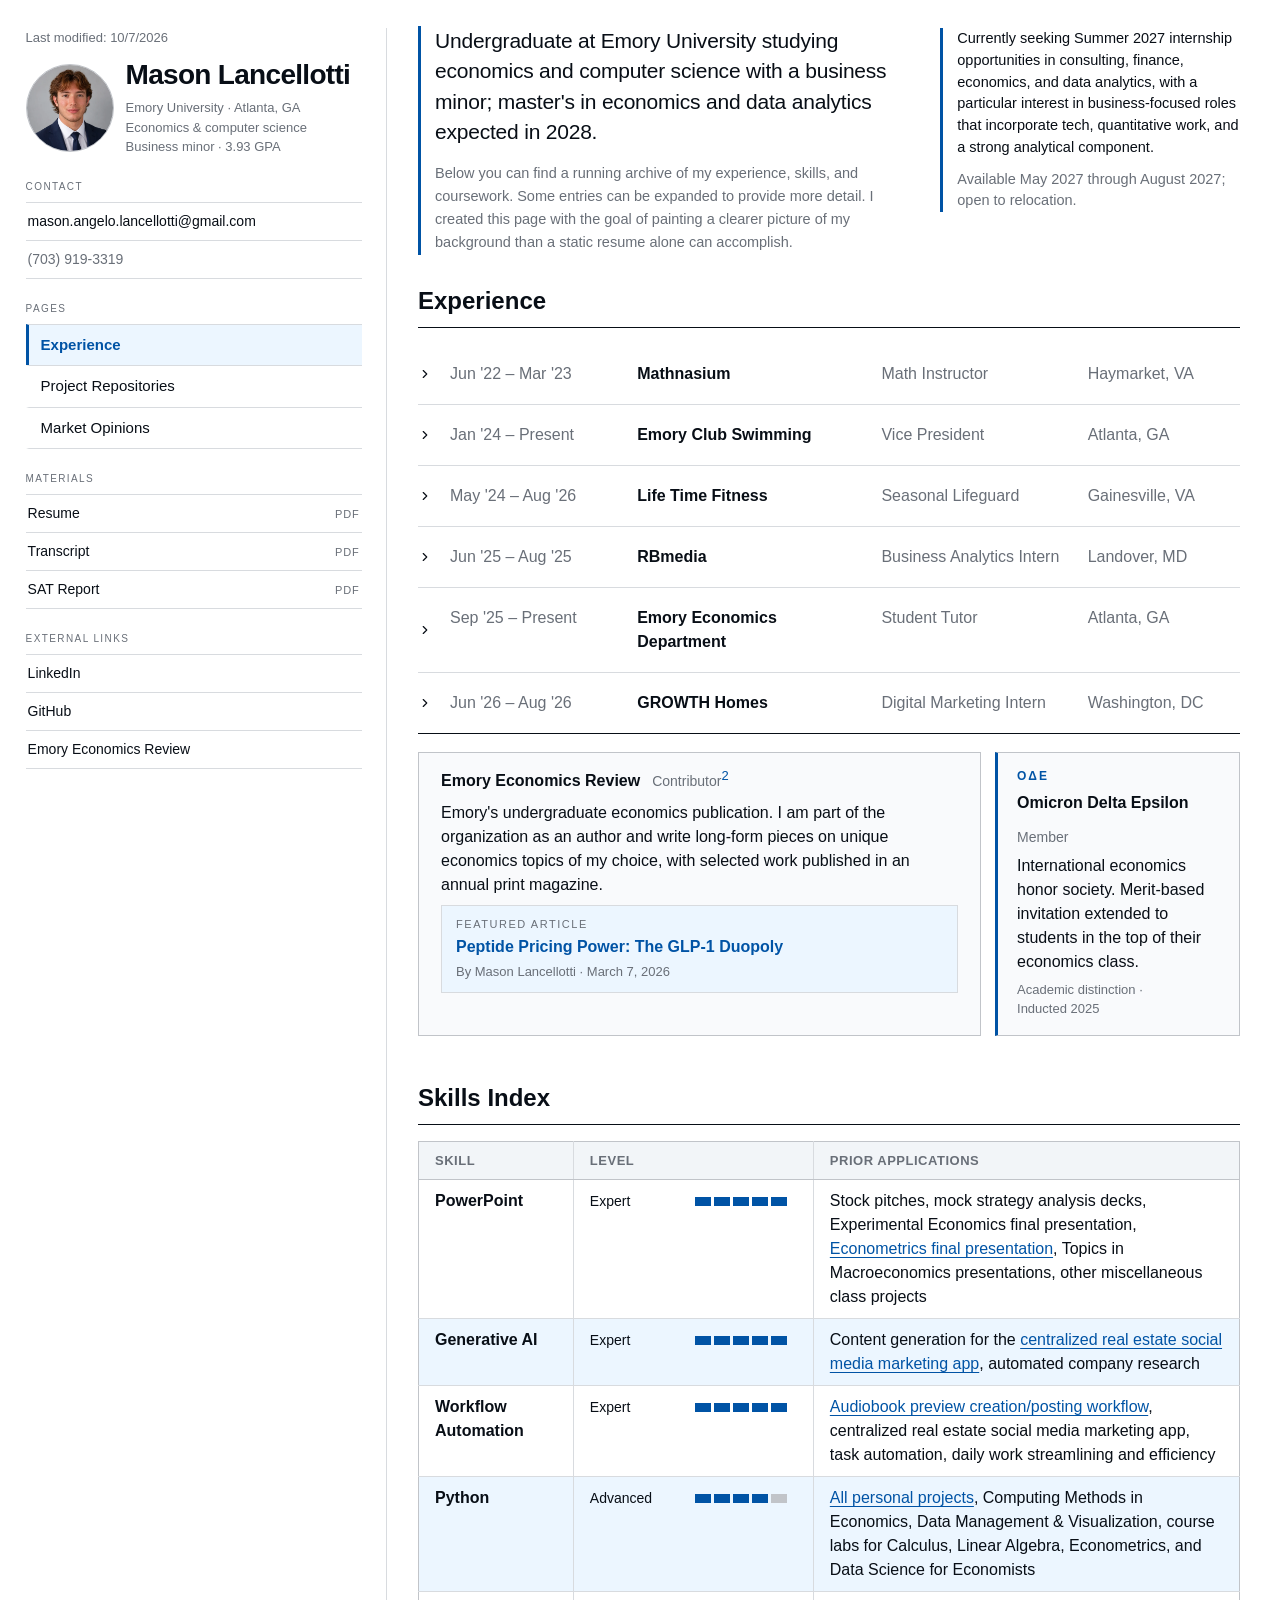
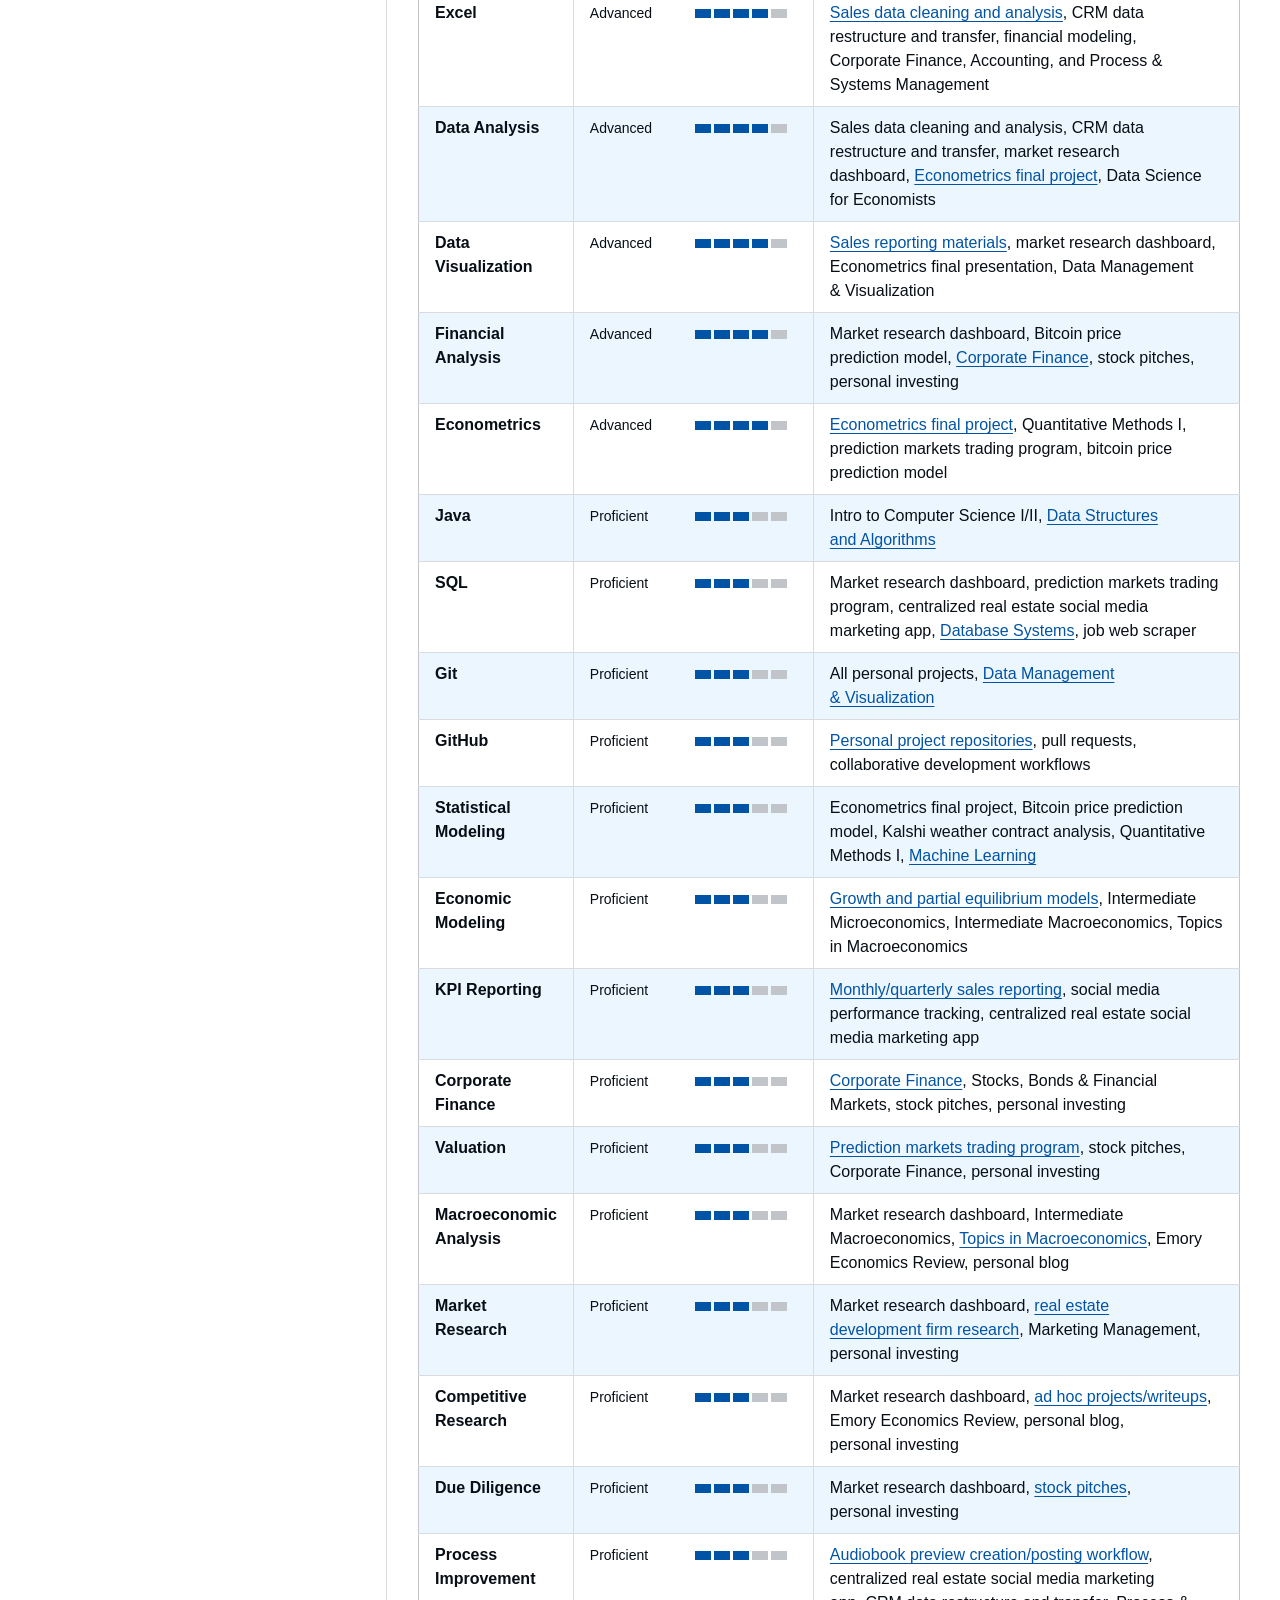
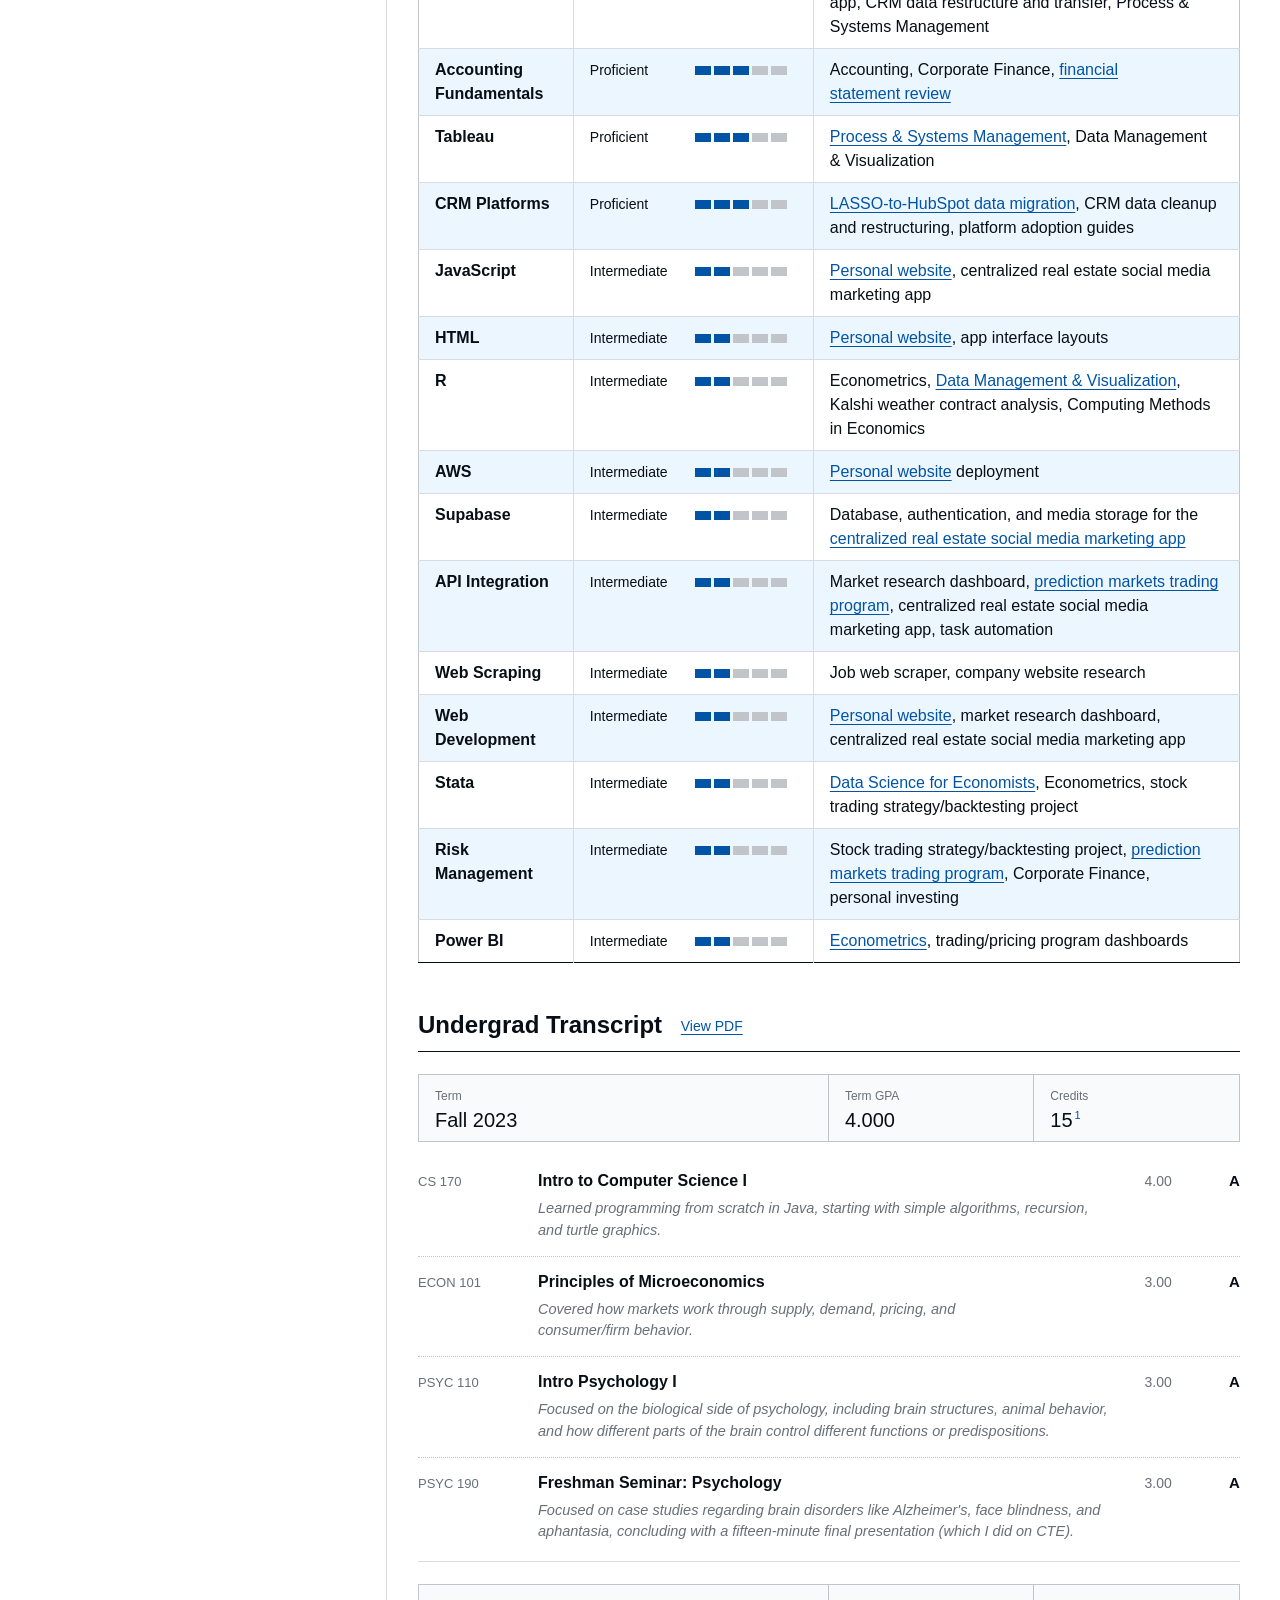
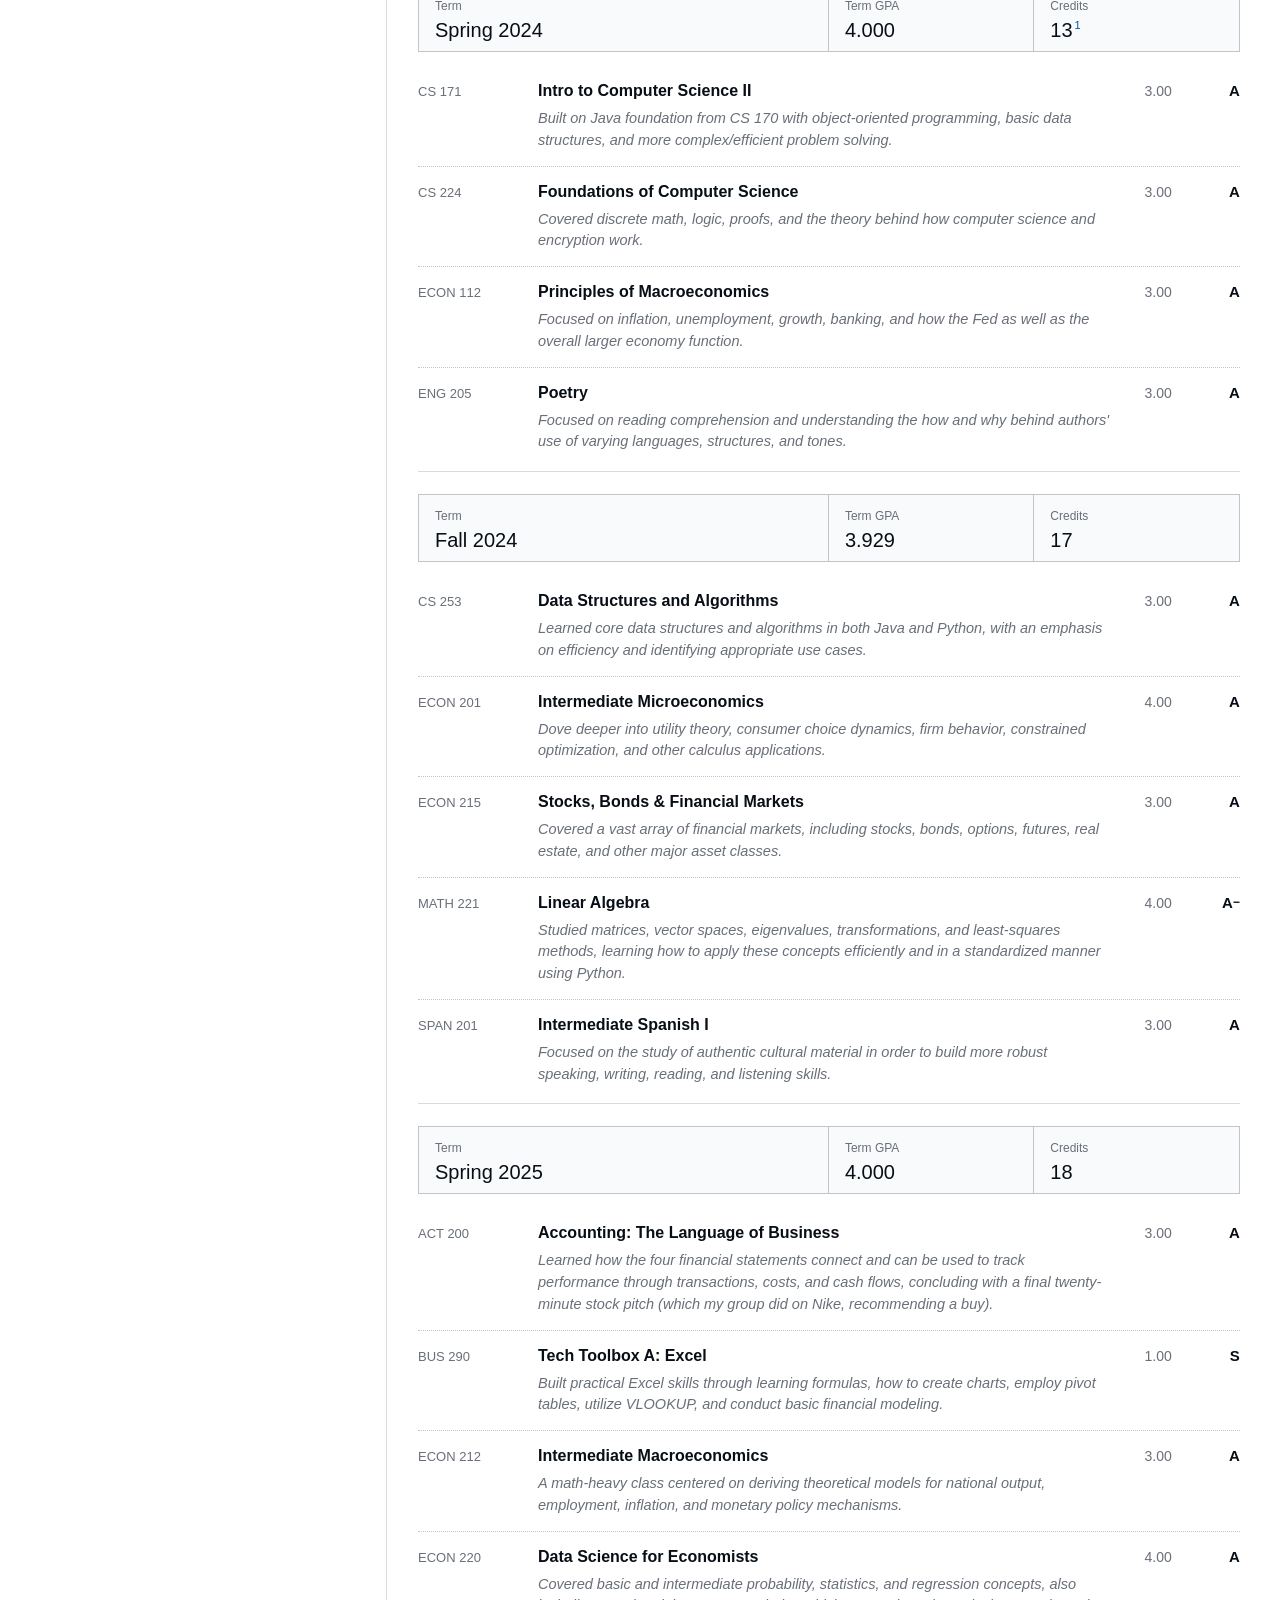
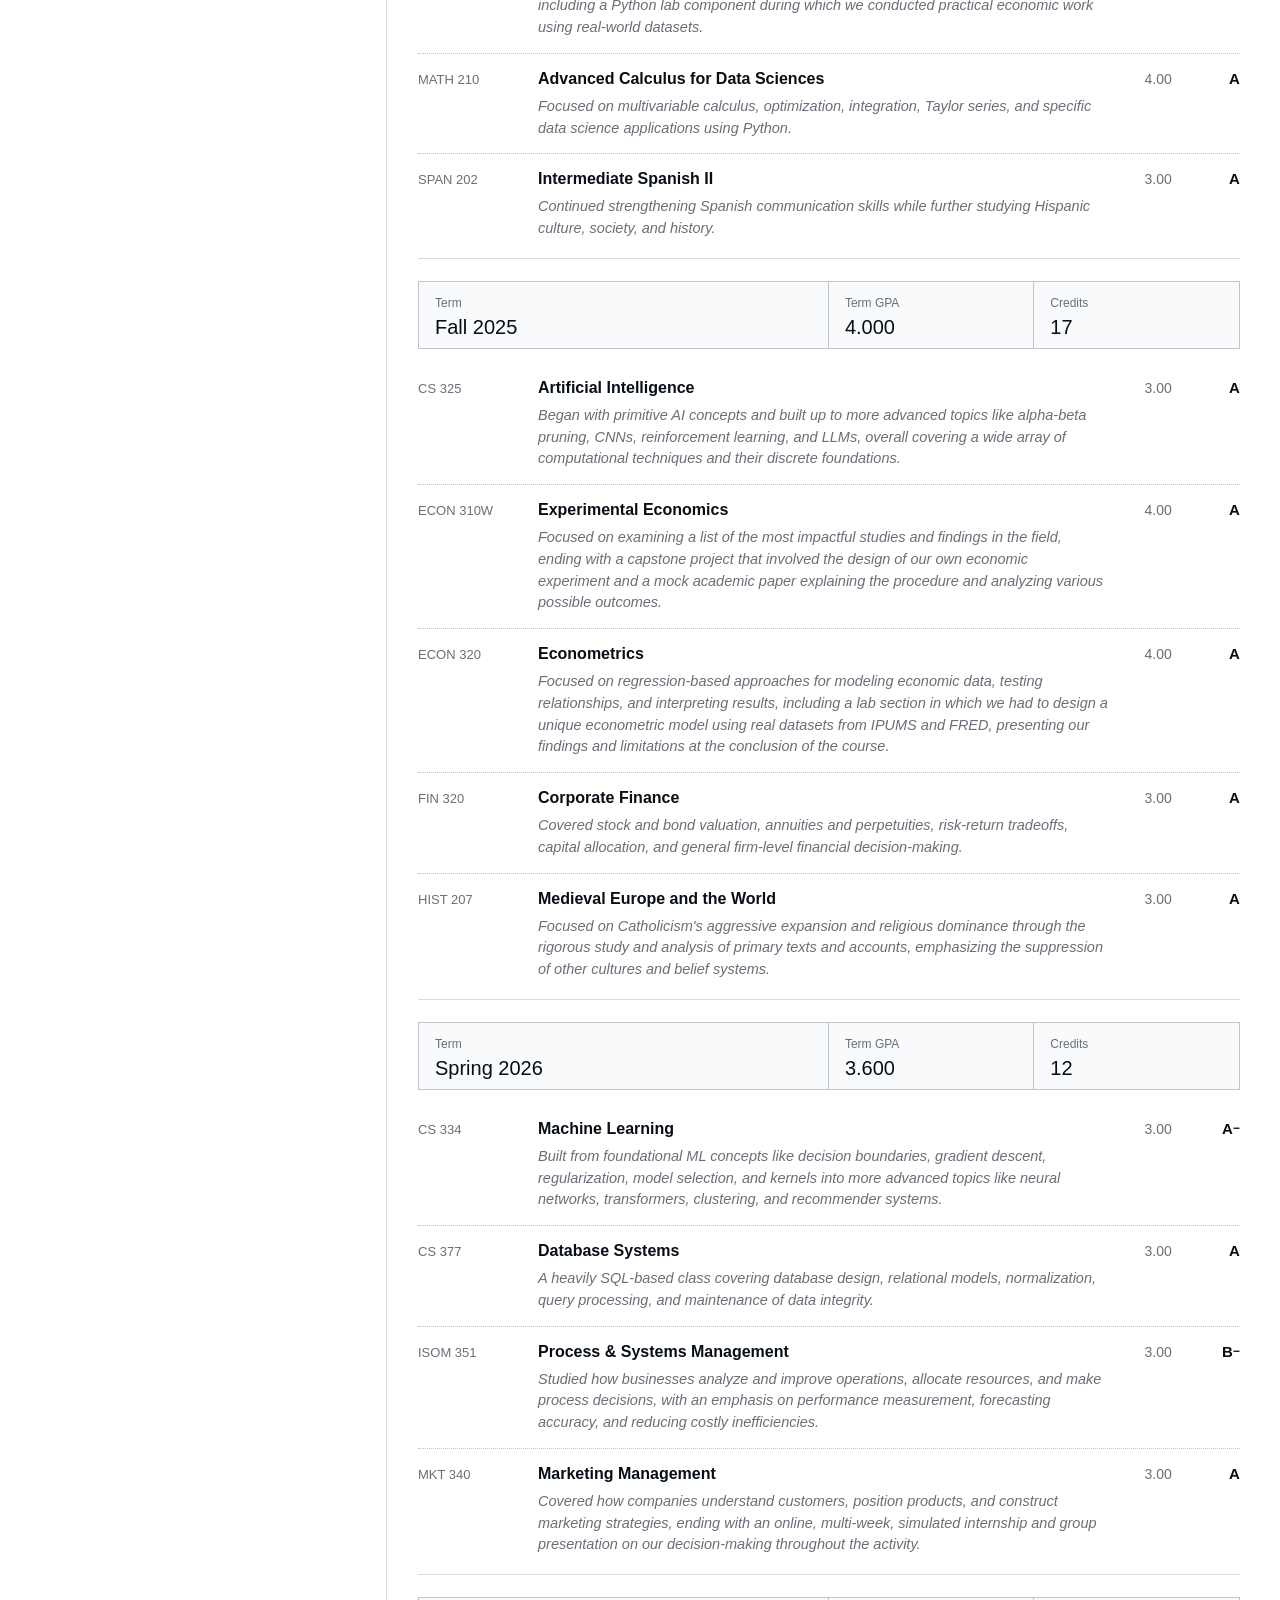
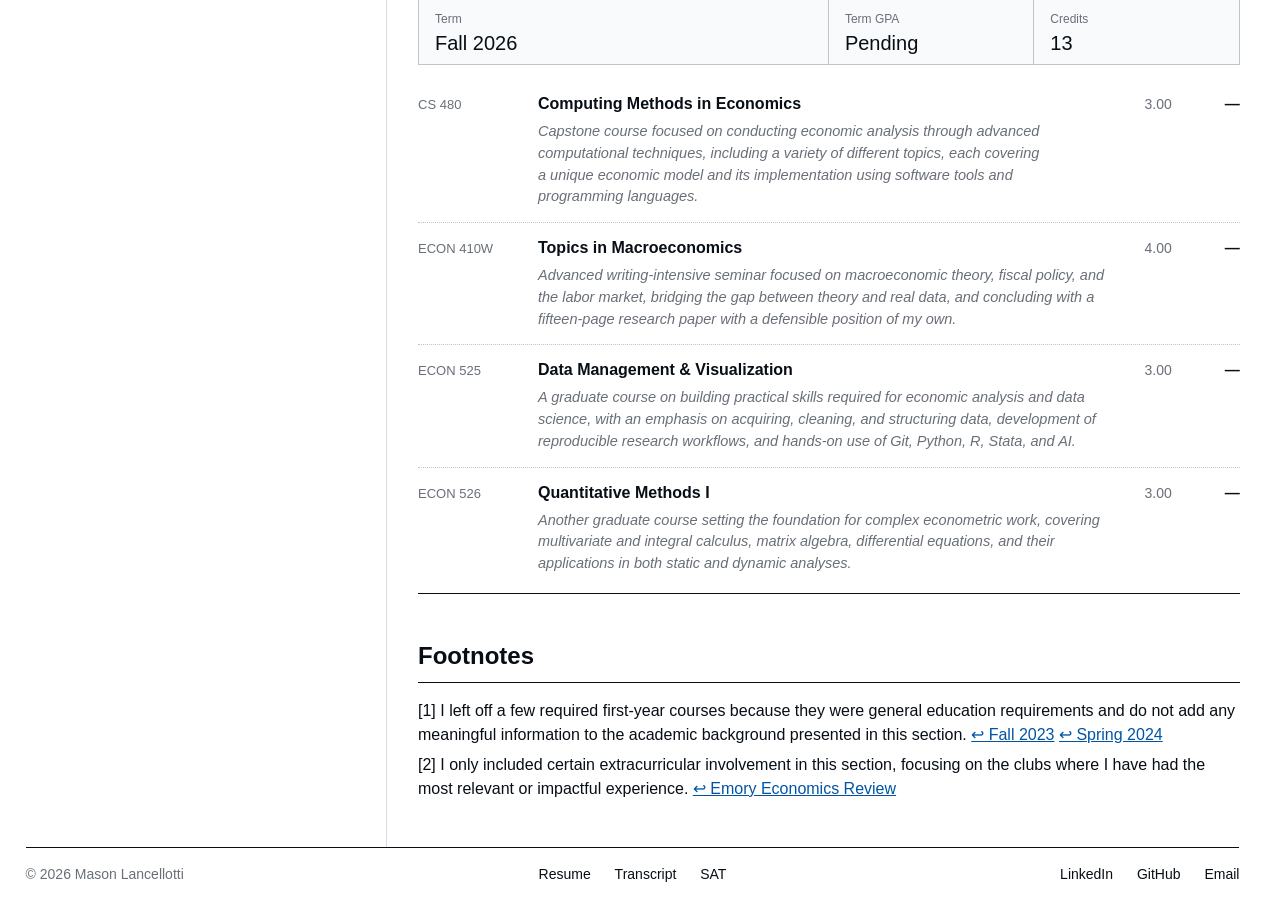
==== commit 4f208726: "Keep header facts together and balance responsive text wrapping" ====
--- a/index.html
+++ b/index.html
@@ -4,6 +4,7 @@
 <meta charset="utf-8">
 <meta name="viewport" content="width=device-width, initial-scale=1">
 <title>Mason Lancellotti</title>
+<link rel="canonical" href="https://masonlancellotti.com/">
 <meta name="description" content="I'm Mason Lancellotti, an Emory economics and computer science student focused on finance, consulting, data analytics, and tech-driven solutions.">
 <meta name="theme-color" content="#ffffff">
 <meta property="og:type" content="website">
@@ -11,7 +12,7 @@
 <meta property="og:description" content="An expanded resume: experience, skills, coursework, project repositories, and writing on markets.">
 <link rel="preload" as="image" href="images/headshot-new.webp" type="image/webp" fetchpriority="high">
 <link rel="icon" href="assets/favicon.svg" type="image/svg+xml">
-<link rel="stylesheet" href="assets/site.css?v=20261007-12">
+<link rel="stylesheet" href="assets/site.css?v=20261007-13">
 </head>
 <body>
 
@@ -29,8 +30,9 @@
     <div class="identity-text">
     <h1>Mason Lancellotti</h1>
     <p class="contact">
-    <span class="keep-together">Emory University</span> · <span class="keep-together">Atlanta, GA</span> · <span class="keep-together">3.93 GPA</span><br>
-    Economics, computer science, and business
+    <span class="contact-line">Emory University · Atlanta, GA</span>
+    <span class="contact-line">Economics &amp; computer science</span>
+    <span class="contact-line">Business minor · 3.93 GPA</span>
   </p>
     </div>
   </div>
@@ -198,7 +200,7 @@
       <a class="inv-article" href="https://emoryeconomicsreview.org/articles/2026/3/3/peptide-pricing-power-the-glp-1-duopoly" target="_blank" rel="noopener">
         <span class="inv-article-label">Featured article</span>
         <span class="inv-article-title">Peptide Pricing Power: The GLP-1 Duopoly</span>
-        <span class="inv-article-meta">By Mason Lancellotti · March 7, 2026</span>
+        <span class="inv-article-meta"><span class="keep-together">By Mason Lancellotti</span> · <span class="keep-together">March 7, 2026</span></span>
       </a>
     </div>
 
@@ -751,7 +753,7 @@
   <a class="featured-article" href="/beyond-ai-the-two-forces-defining-the-next-tech-frontier/">
     <span class="featured-image"><img src="/blog/images/three-mile-island.jpg" alt=""></span>
     <span class="featured-copy">
-      <span class="article-meta">June 4, 2026 · Technology · 7 min</span>
+      <span class="article-meta"><span class="keep-together">June 4, 2026</span> · <span class="keep-together">Technology</span> · <span class="keep-together">7 min</span></span>
       <span class="featured-title">Beyond AI: the two forces defining the next tech frontier</span>
       <span class="featured-excerpt">As AI dominates the current market narrative, investors are eager to identify the next "golden ticket," so to speak. Nuclear energy and quantum computing are still in their early stages, but both may have the potential to expand alongside rising demand for power and advanced computation.</span>
       <span class="article-cta">Read featured article</span>
@@ -767,7 +769,7 @@
     <a class="article-card" href="/the-quiet-pressure-of-higher-yields/">
       <span class="article-card-image"><img src="/blog/images/treasury-building.jpg" alt="" loading="lazy"></span>
       <span class="article-card-copy">
-        <span class="article-meta">May 28, 2026 · Interest rates · 6 min</span>
+        <span class="article-meta"><span class="keep-together">May 28, 2026</span> · <span class="keep-together">Interest rates</span> · <span class="keep-together">6 min</span></span>
         <span class="article-title">The quiet pressure of higher yields</span>
         <span class="article-excerpt">Elevated Treasury yields may not draw much attention, but they can slowly weigh on valuations and collective risk appetite, leaving the market in a fragile state.</span>
         <span class="article-cta">Read article</span>
@@ -776,7 +778,7 @@
     <a class="article-card" href="/why-you-should-watch-nvidia-earnings-even-if-you-dont-own-the-stock/">
       <span class="article-card-image"><img src="/blog/images/jensen-huang.jpg" alt="" loading="lazy"></span>
       <span class="article-card-copy">
-        <span class="article-meta">May 21, 2026 · Stock market · 5 min</span>
+        <span class="article-meta"><span class="keep-together">May 21, 2026</span> · <span class="keep-together">Stock market</span> · <span class="keep-together">5 min</span></span>
         <span class="article-title">Why you should watch Nvidia earnings even if you don't own the stock</span>
         <span class="article-excerpt">Megacap earnings reports can shift sentiment across AI, semiconductors, and broader indexes, creating a ripple effect far beyond direct stock exposure.</span>
         <span class="article-cta">Read article</span>
--- a/assets/site.css
+++ b/assets/site.css
@@ -32,6 +32,7 @@
   background: var(--bg);
   color: var(--ink);
   font: 16px/1.5 Helvetica, Arial, sans-serif;
+  text-wrap: pretty;
 }
 
 .wrap {
@@ -40,7 +41,7 @@
 
 a { color: var(--accent); }
 
-h1, h2, h3 { font-family: Helvetica, Arial, sans-serif; }
+h1, h2, h3 { font-family: Helvetica, Arial, sans-serif; text-wrap: balance; }
 
 h1 { font-size: 36px; font-weight: 700; margin: 0 0 8px; }
 h2 { font-size: 24px; margin: 44px 0 16px; }
@@ -581,12 +582,12 @@
 .repos .repo-head,
 .repos summary {
   display: grid;
-  grid-template-columns: 1.4fr 2fr 145px 18px 110px;
+  grid-template-columns: minmax(180px, 1.1fr) minmax(0, 2fr) 90px 110px;
   gap: 26px;
   align-items: baseline;
 }
 .repo-head span:nth-child(4),
-.repos summary .status { grid-column: 5; }
+.repos summary .status { grid-column: 4; }
 .repo-head {
   padding: 10px 12px;
   border-bottom: 1px solid var(--rule);
@@ -1062,6 +1063,7 @@
 }
 .identity-text { min-width: 0; }
 .identity-text .contact { margin-top: 8px; font-size: 13px; line-height: 1.5; }
+.contact-line { display: block; white-space: nowrap; }
 .identity-photo {
   display: block;
   flex: 0 0 clamp(80px, 20vw, 88px);
@@ -1235,3 +1237,17 @@
 .site-menu .tabs button { min-height: 44px; padding: 11px 0; font-size: 14px; border: 0; border-bottom: 1px solid var(--rule-soft); background: transparent; text-align: left; }
 .site-menu .tabs button[aria-selected="true"] { padding-left: 12px; border-left: 2px solid var(--accent); color: var(--accent); background: transparent; }
 .site-menu :focus-visible, .directory-toggle:focus-visible { outline: 2px solid var(--accent); outline-offset: 3px; }
+
+/* Balance short labels as a unit; prose inherits widow-aware wrapping. */
+.rows summary > b, .rows summary .role,
+.repos .repo-title, .skills td:first-child,
+.transcript .course-name, .inv-org, .inv-article-title,
+.post-nav .t, .dir .article-list a, .dir .article-list .here span {
+  text-wrap: balance;
+}
+.byline, .article-meta, .inv-article-meta { text-wrap: balance; }
+
+/* Compact portraits leave enough room for complete header facts at 320px. */
+@media (max-width: 360px) {
+  .identity-photo { flex-basis: 72px; width: 72px; height: 72px; }
+}
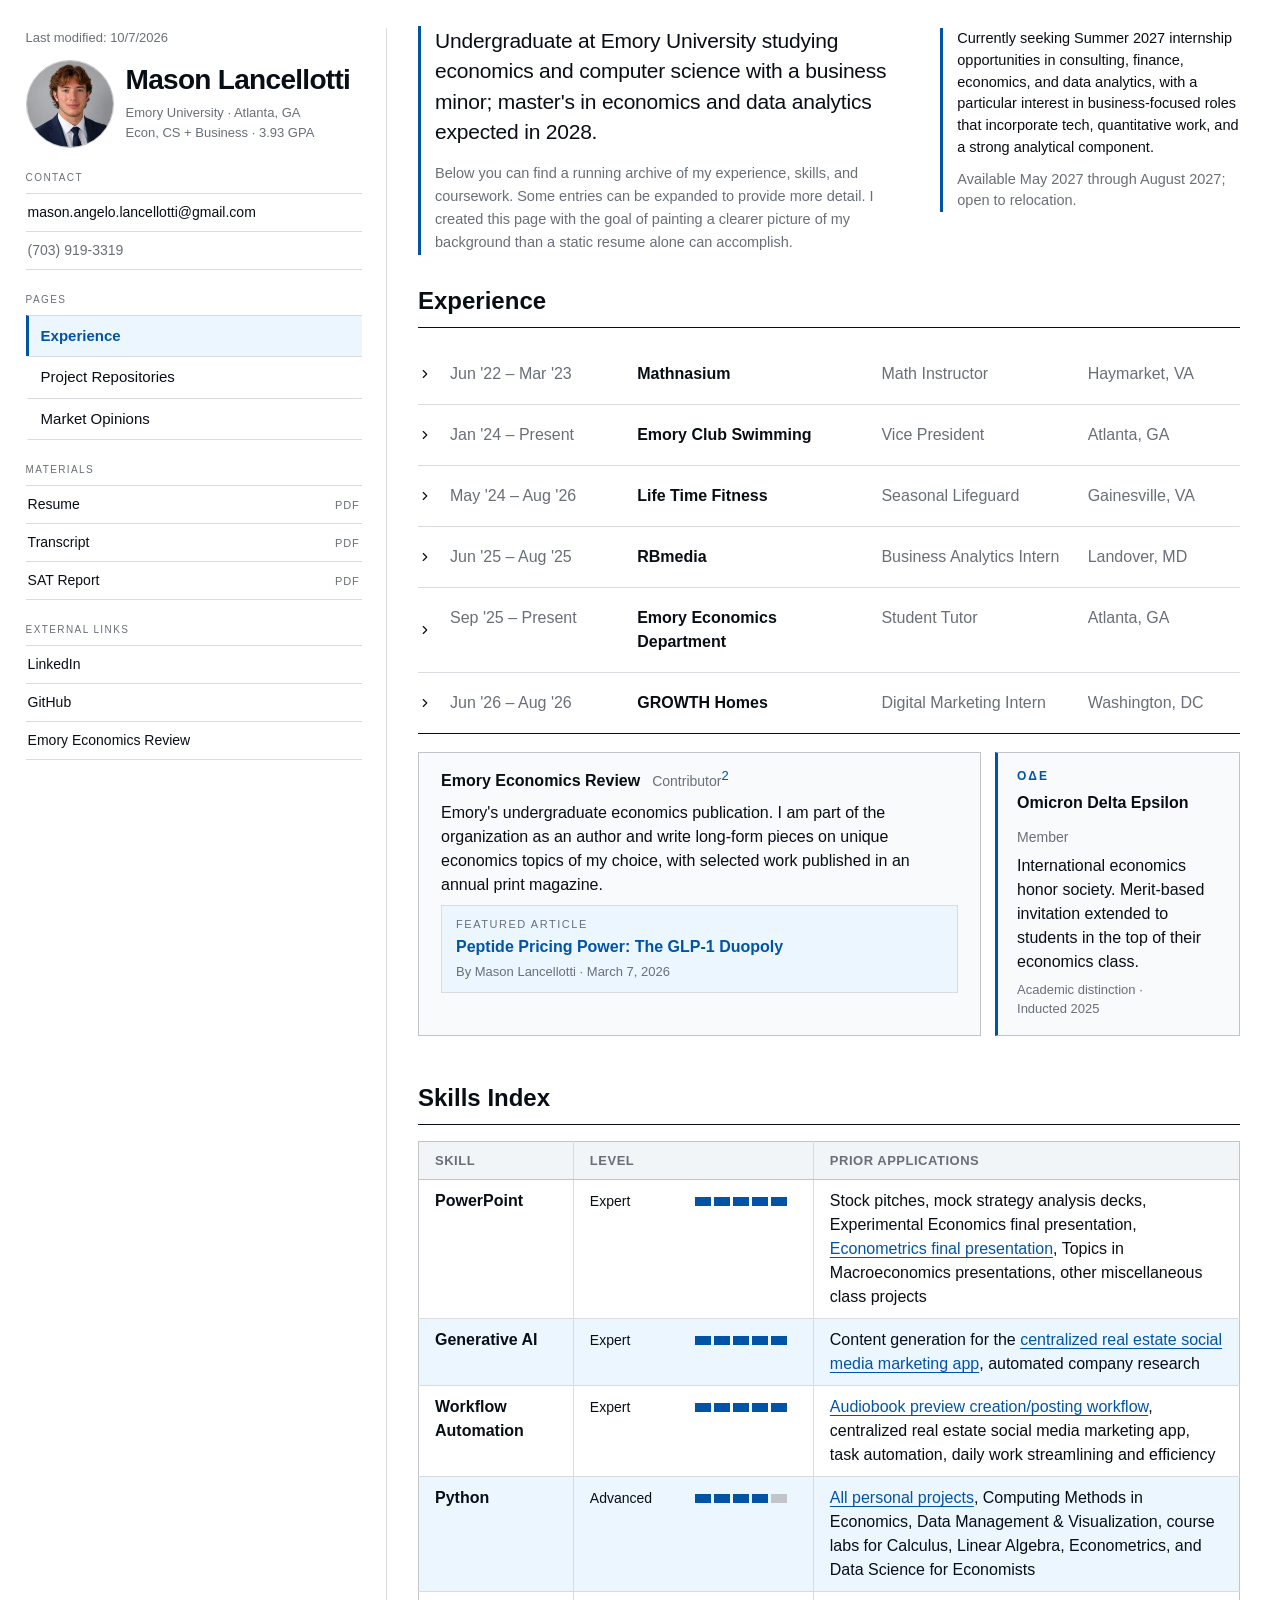
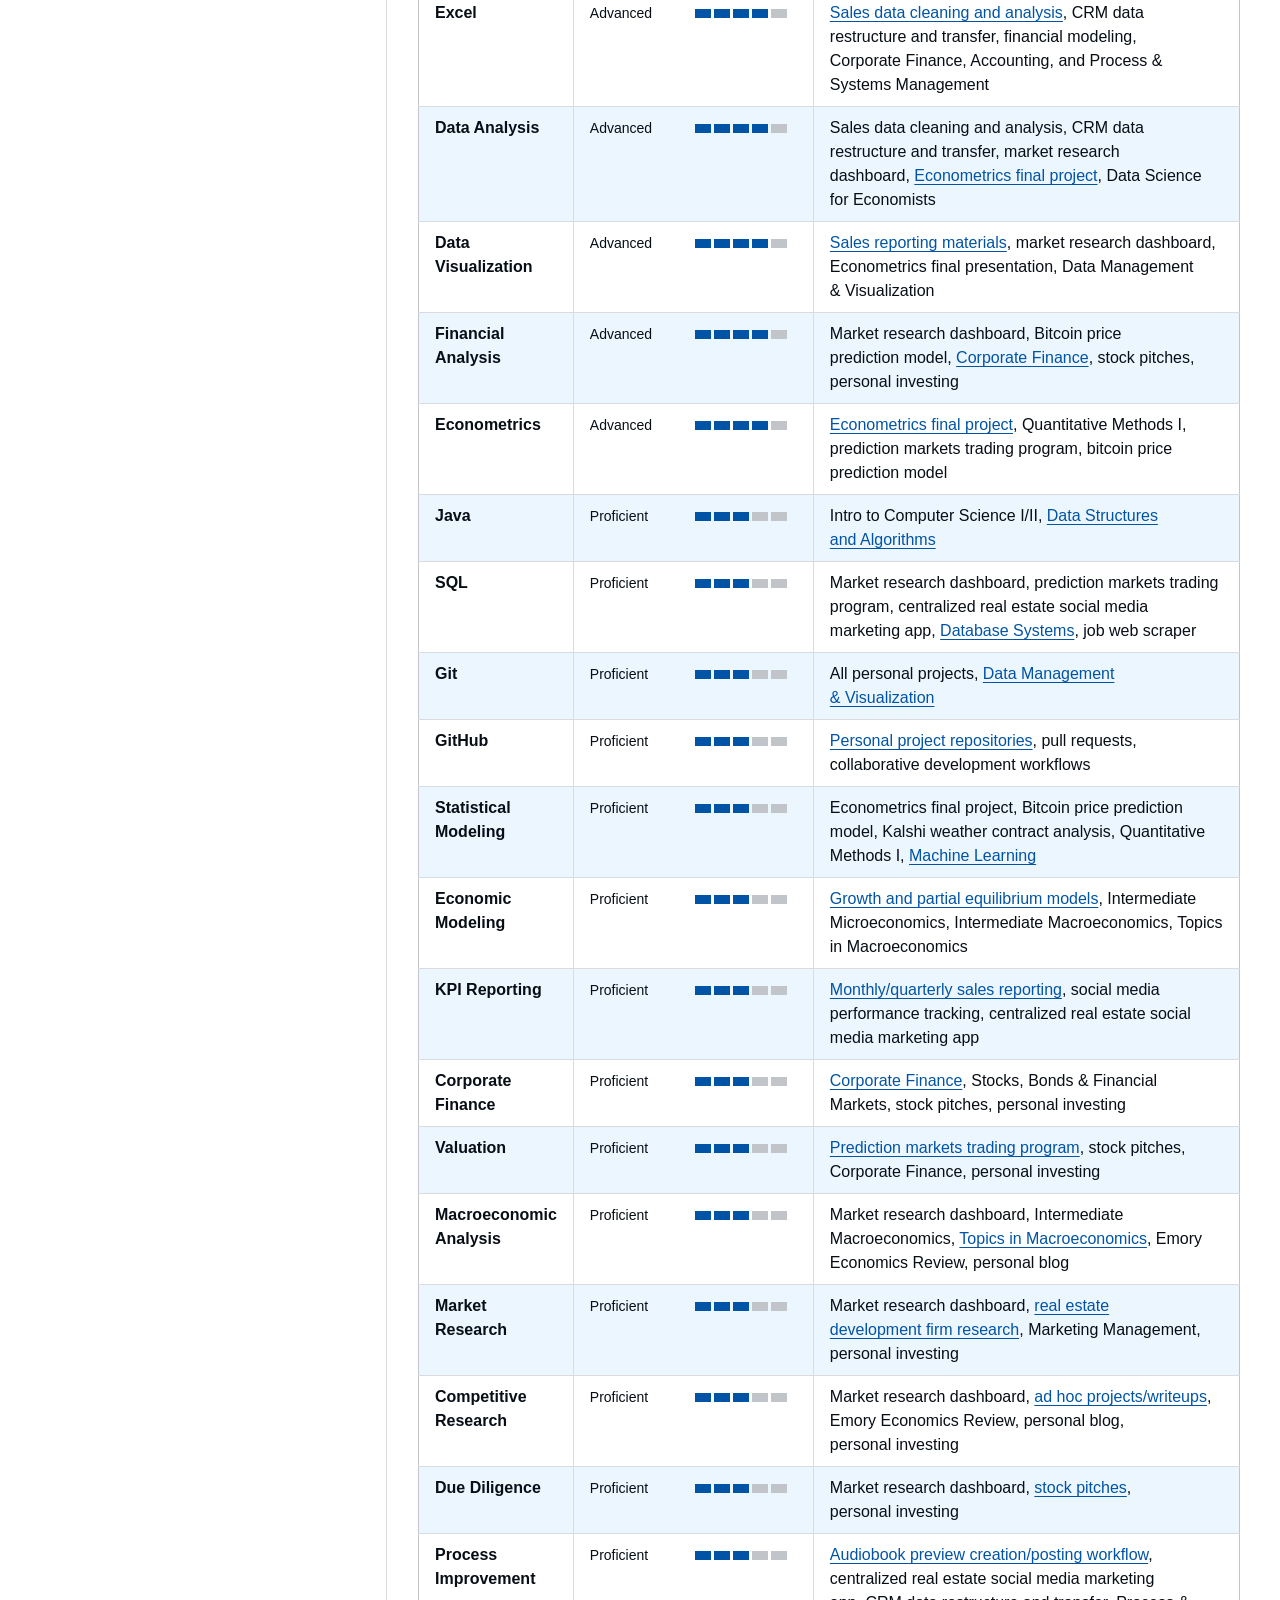
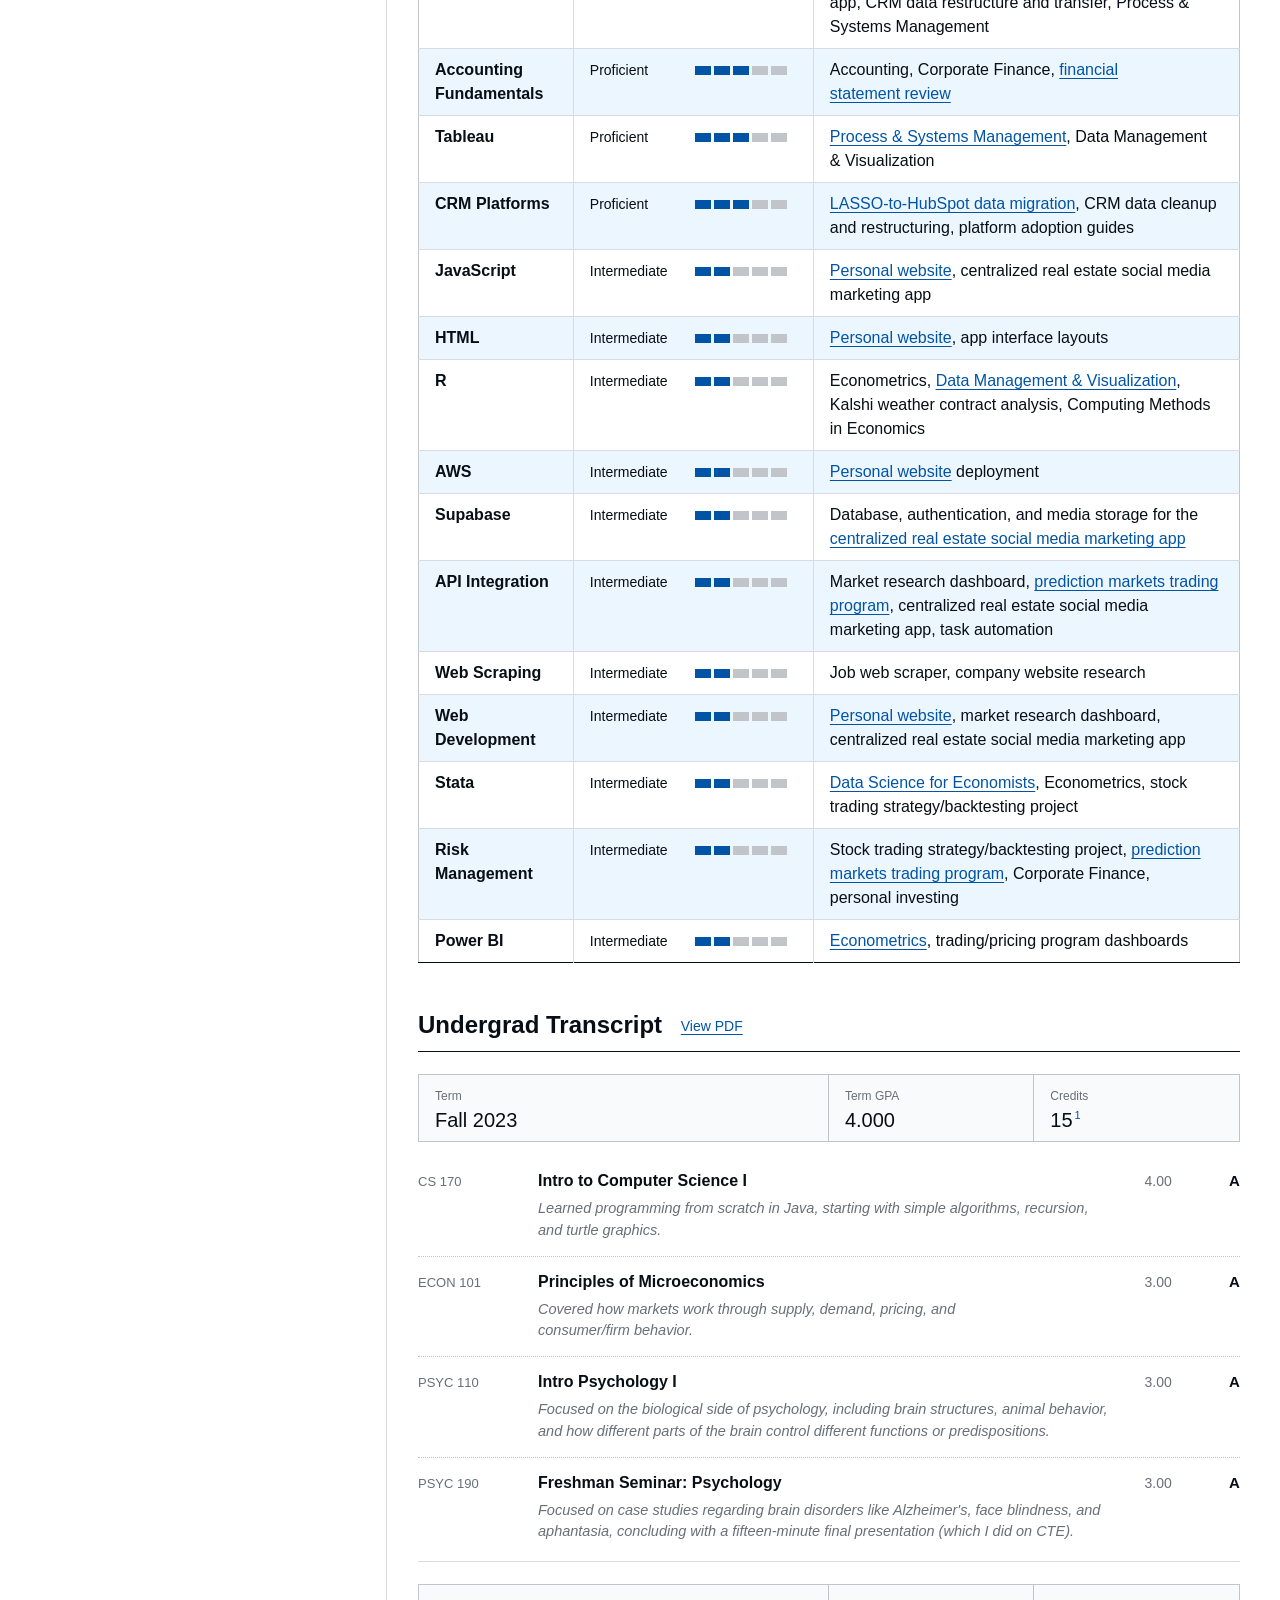
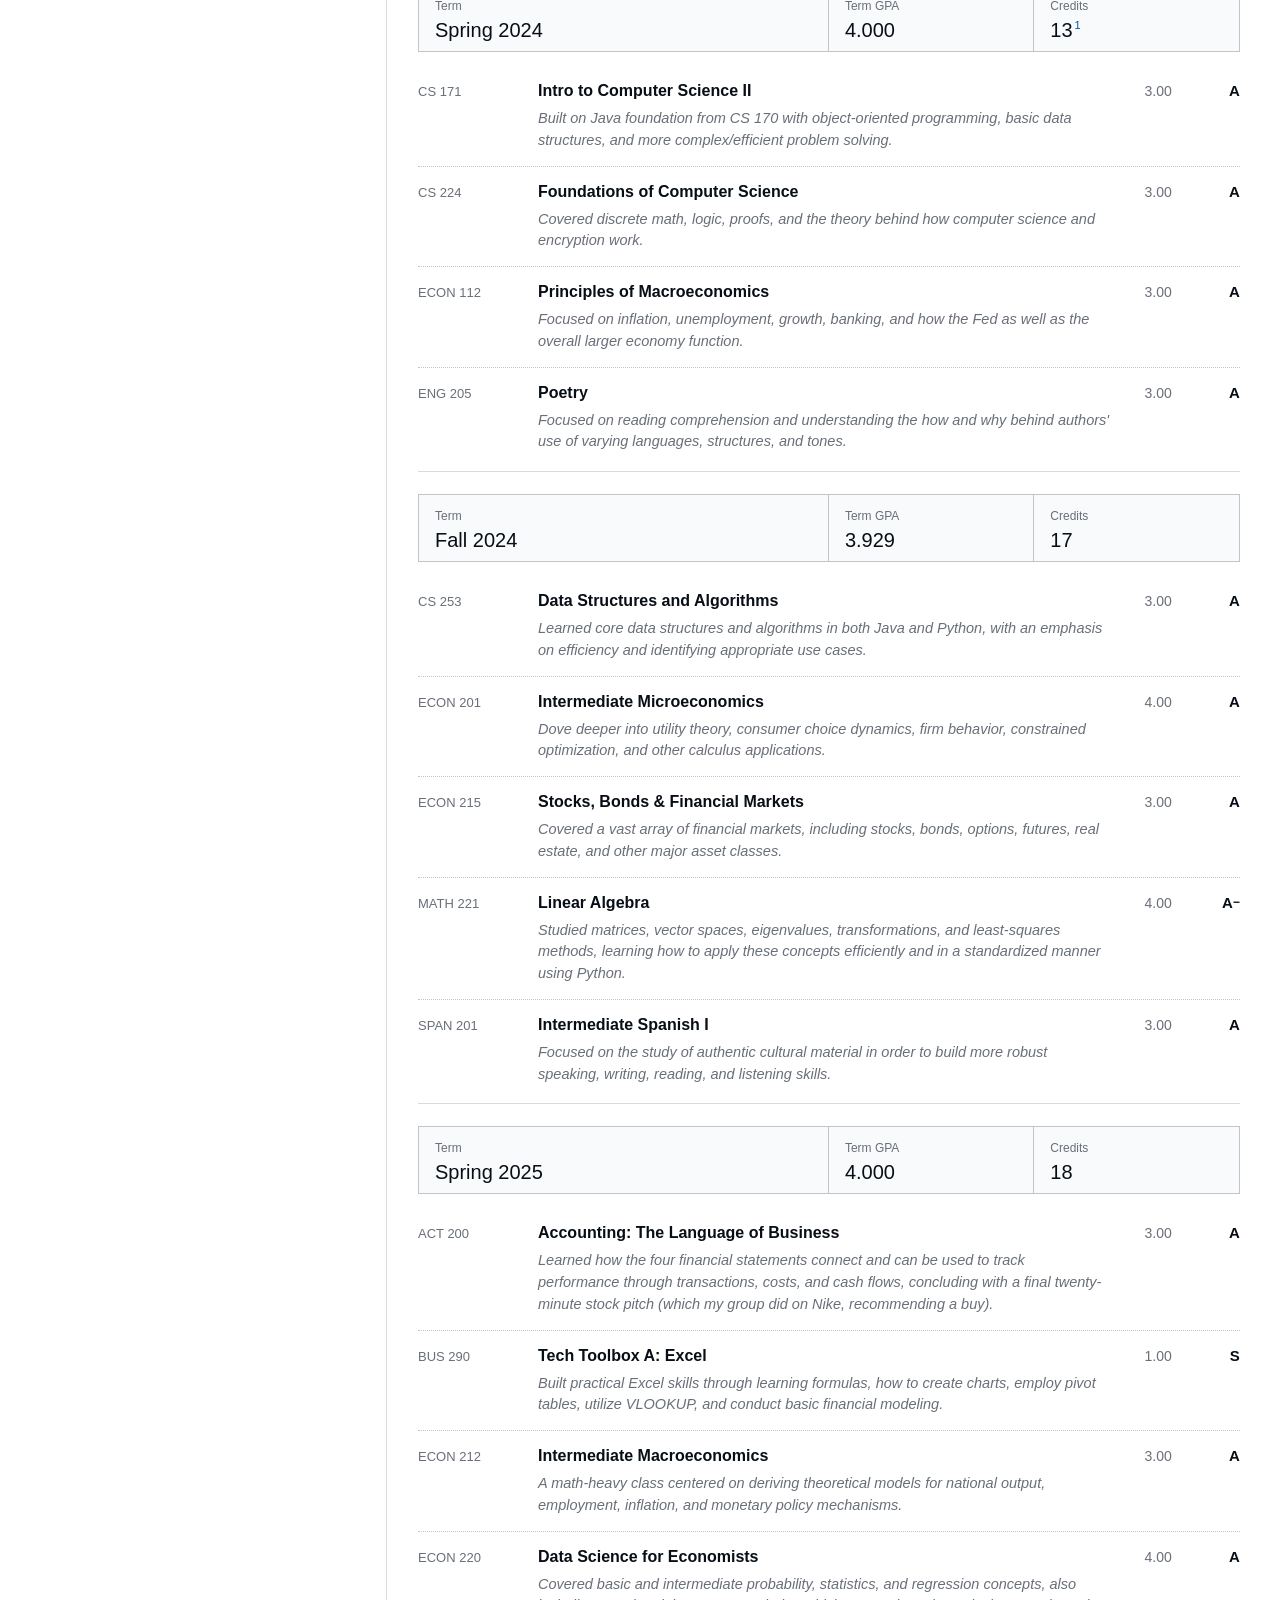
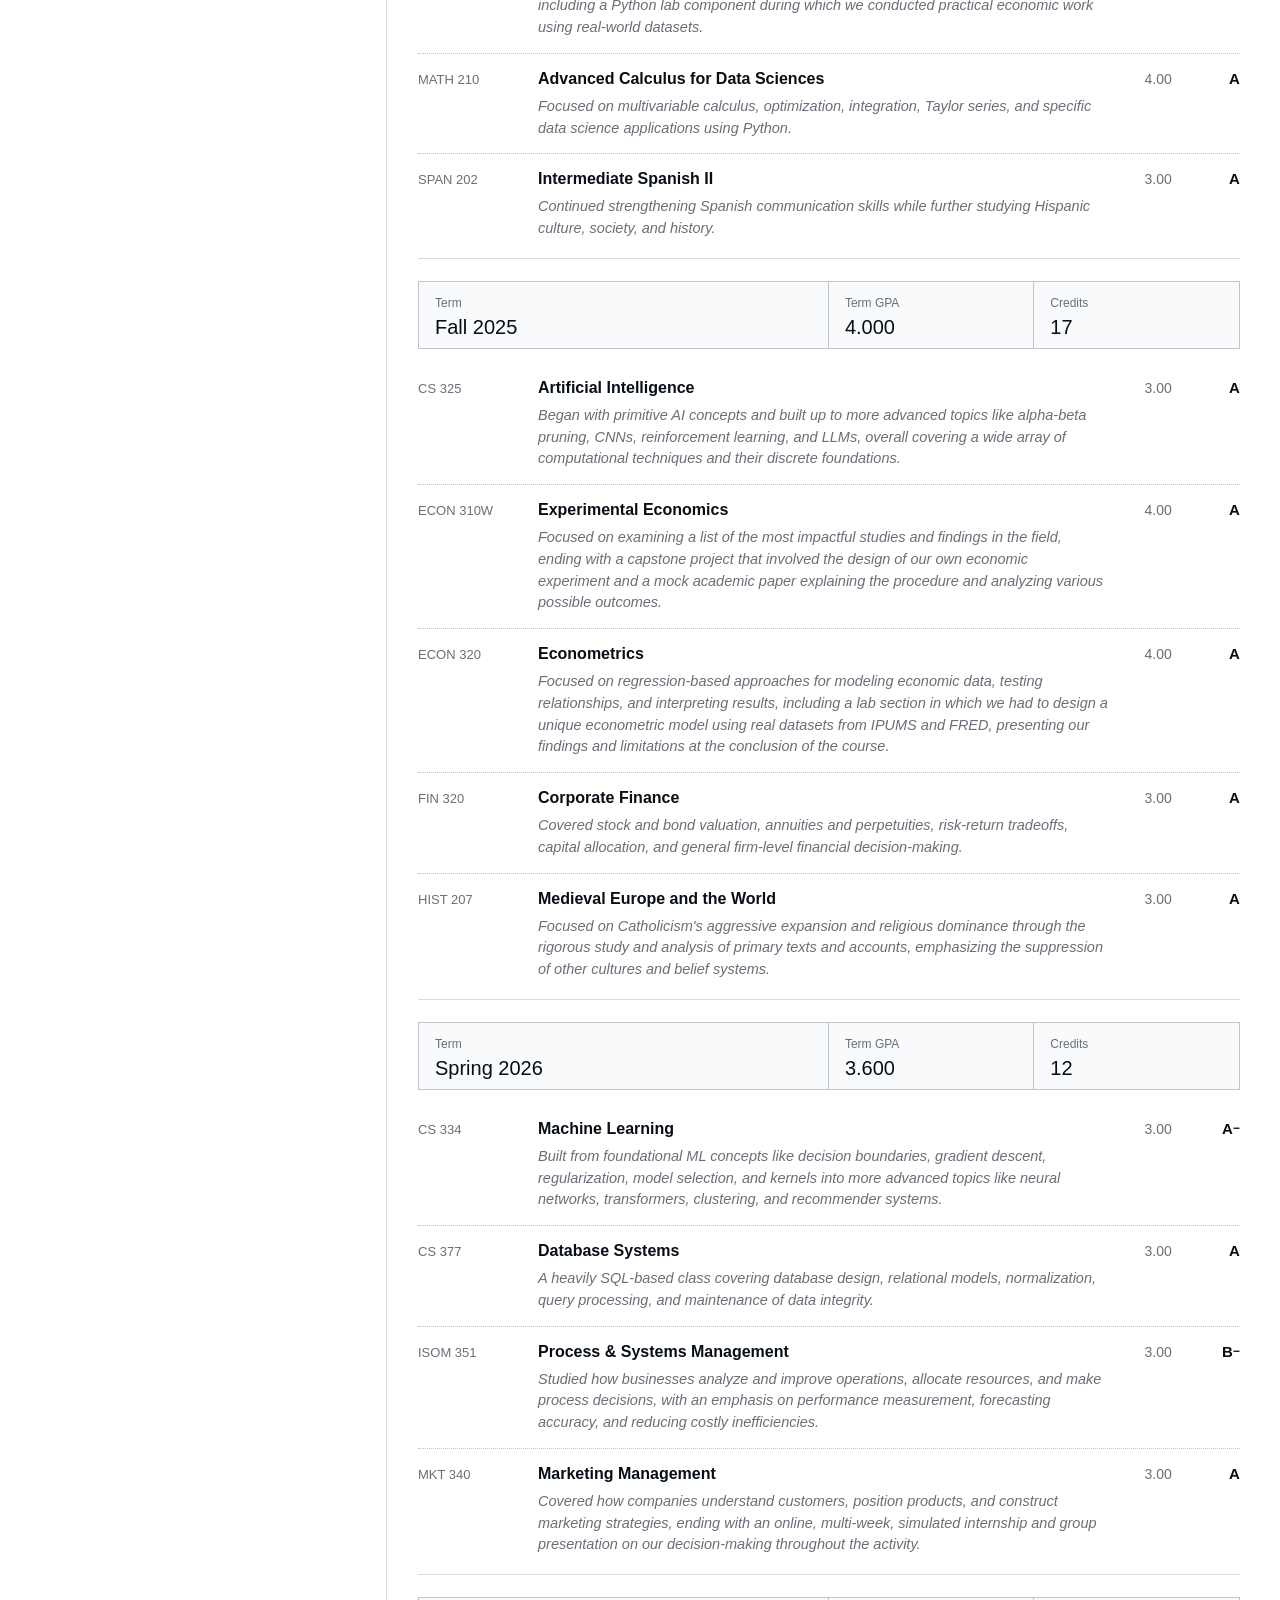
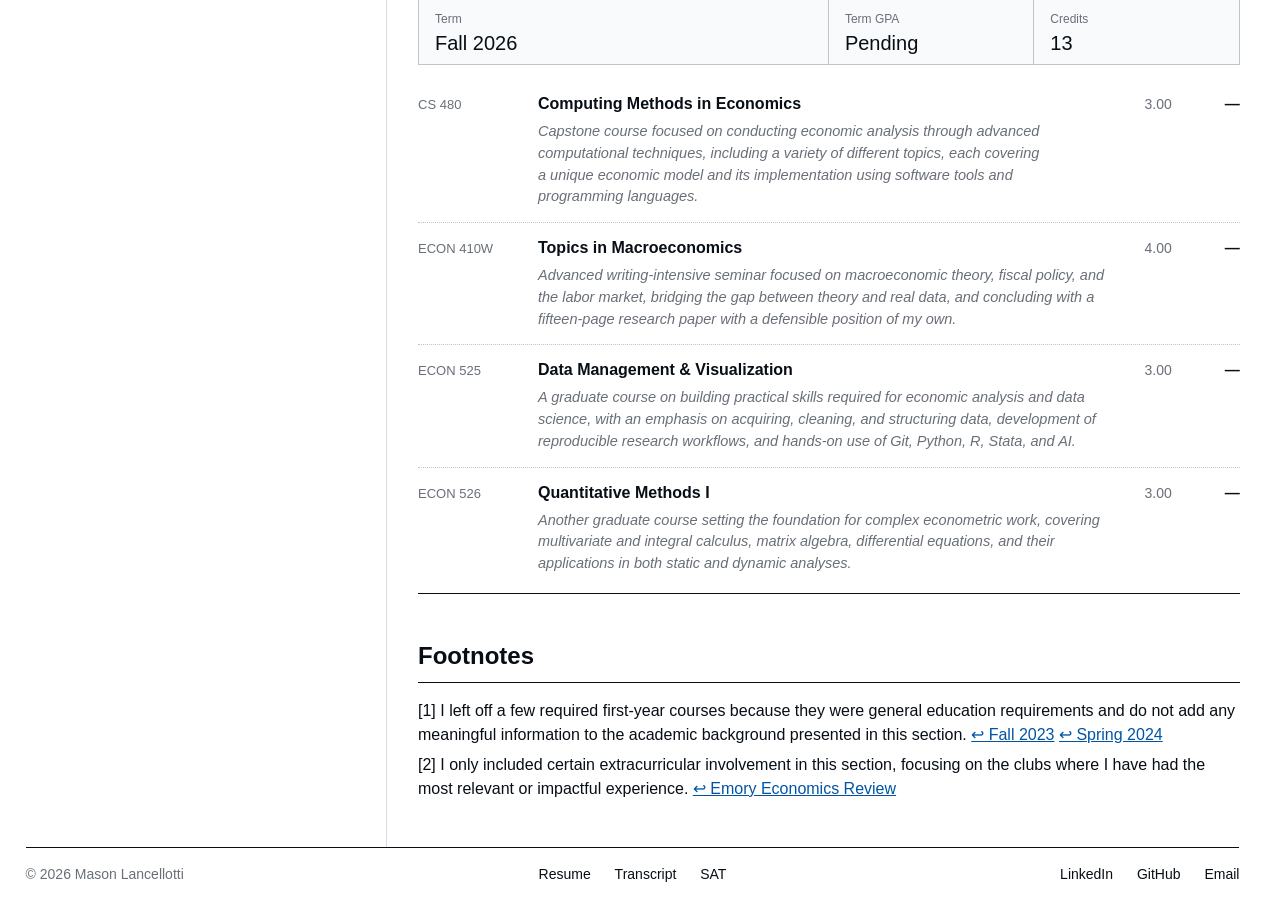
==== commit a79dd940: "Keep studies and GPA on one compact header line" ====
--- a/index.html
+++ b/index.html
@@ -31,8 +31,7 @@
     <h1>Mason Lancellotti</h1>
     <p class="contact">
     <span class="contact-line">Emory University · Atlanta, GA</span>
-    <span class="contact-line">Economics &amp; computer science</span>
-    <span class="contact-line">Business minor · 3.93 GPA</span>
+    <span class="contact-line">Econ, CS + Business · 3.93 GPA</span>
   </p>
     </div>
   </div>
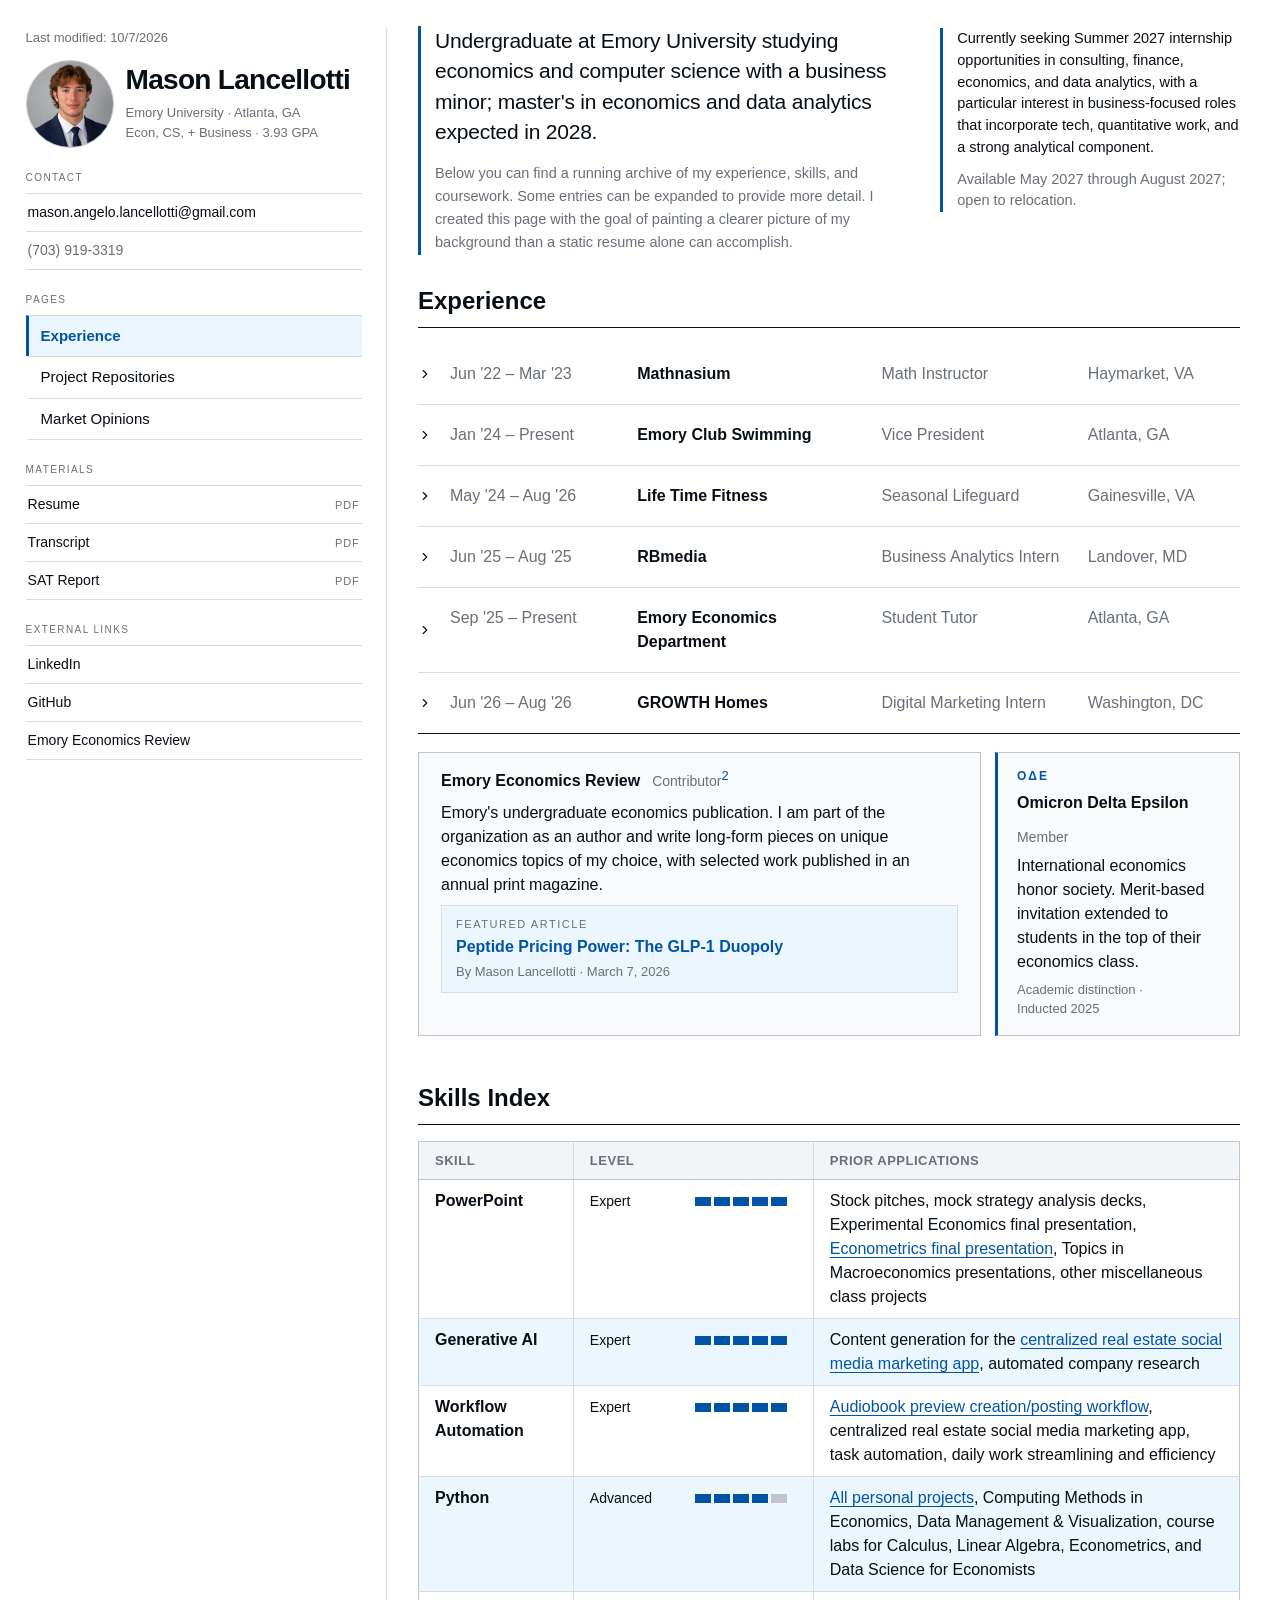
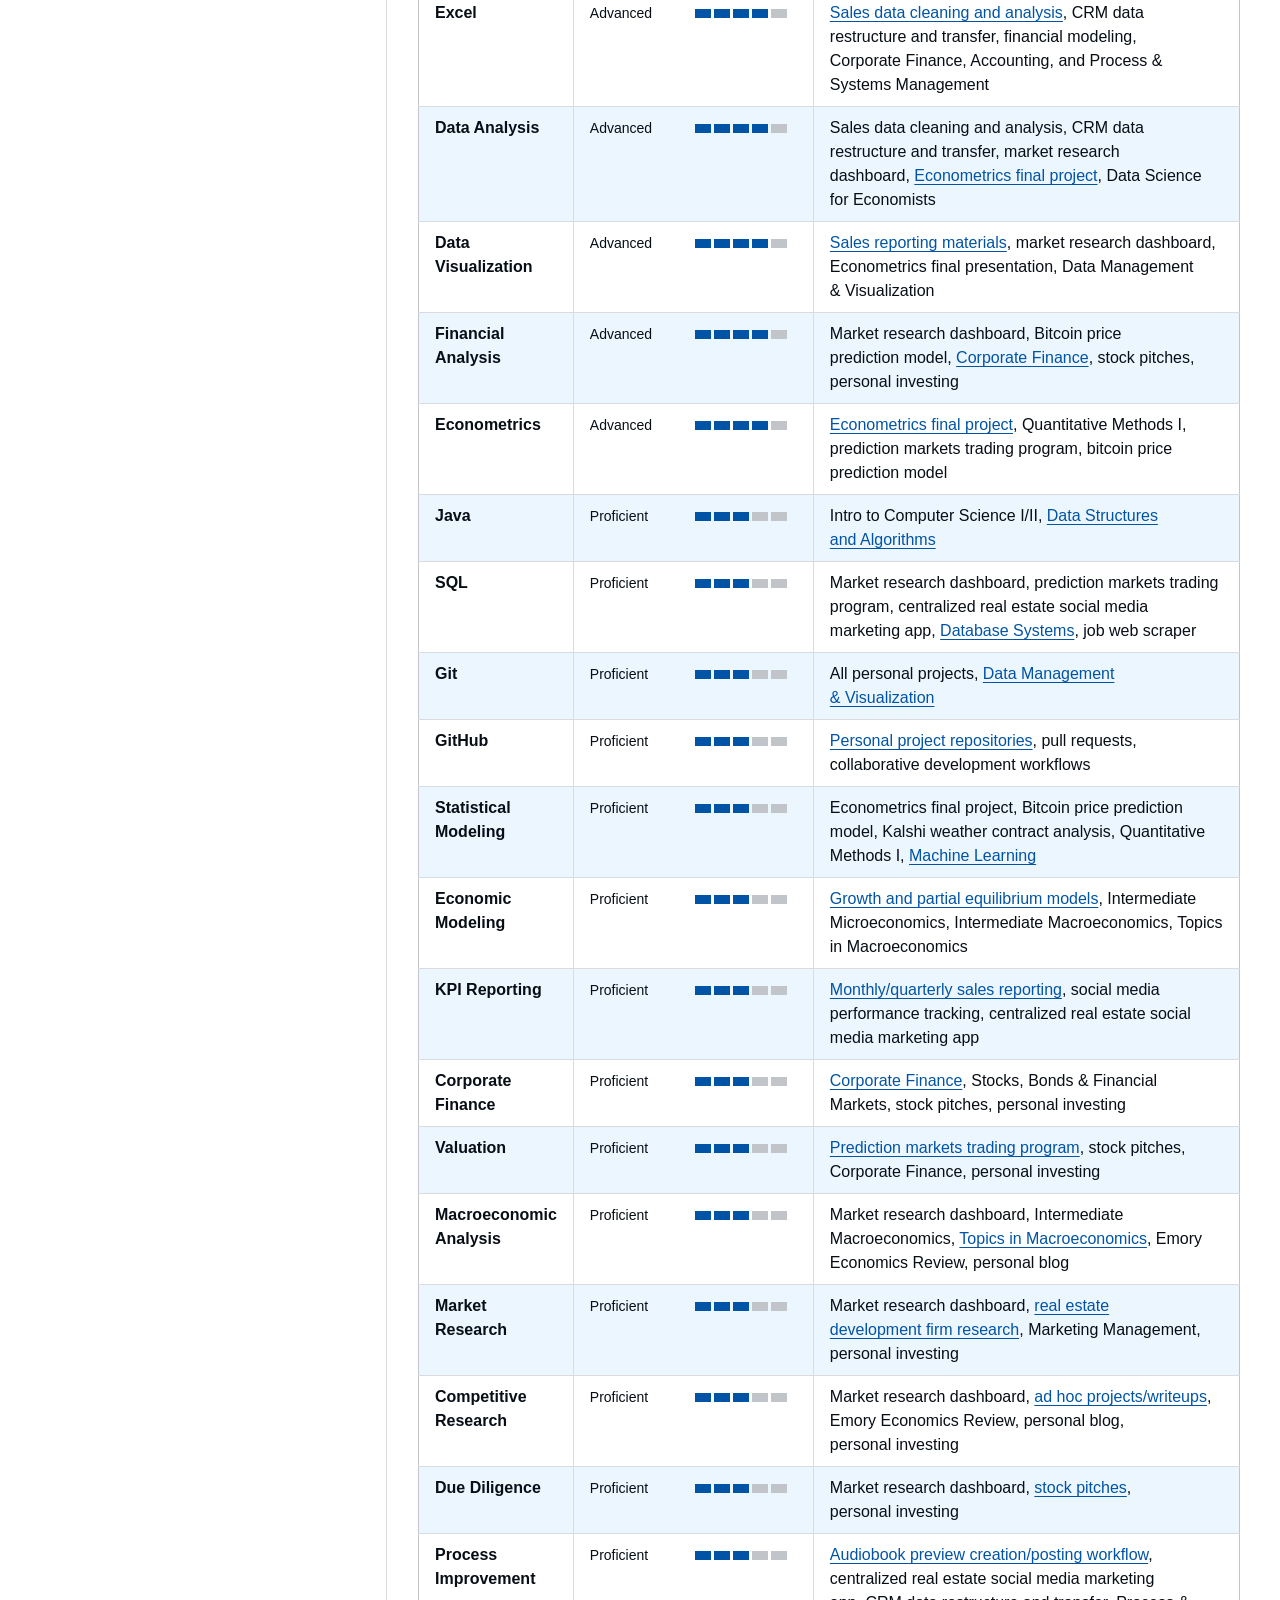
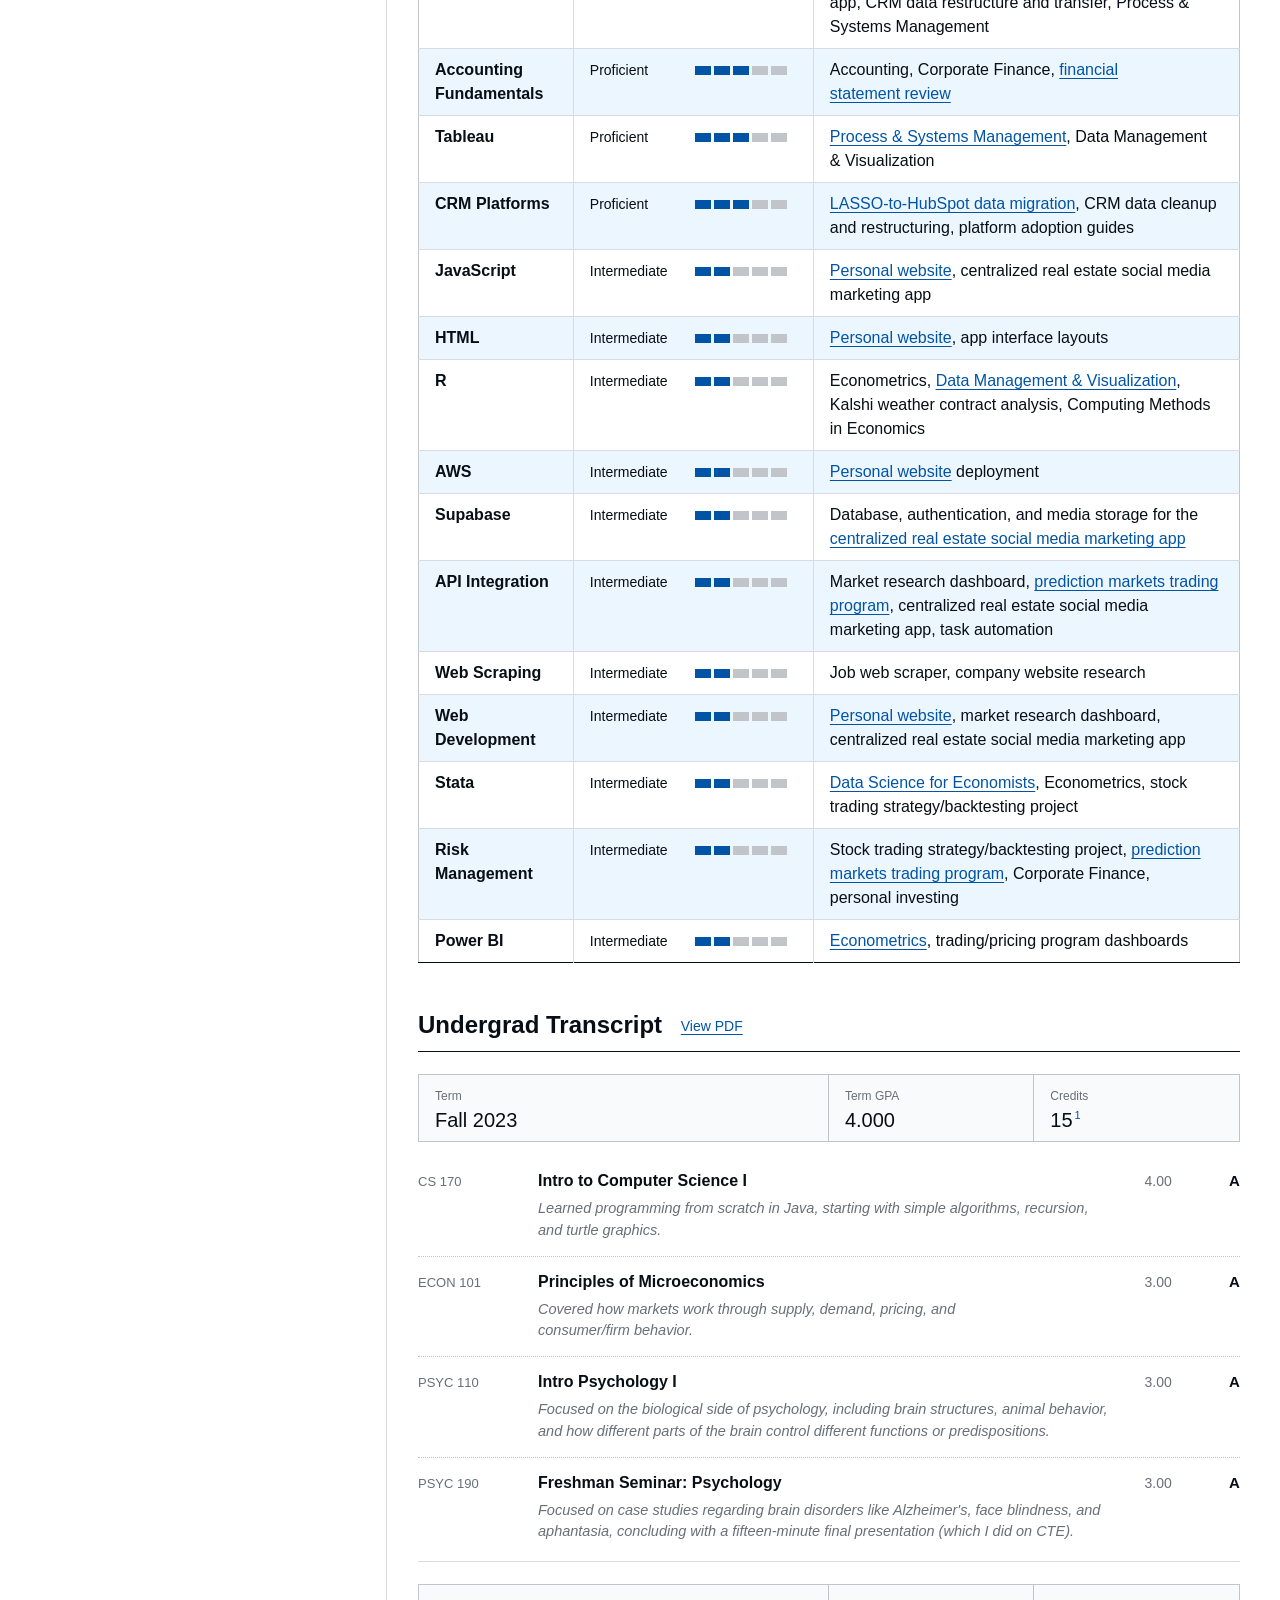
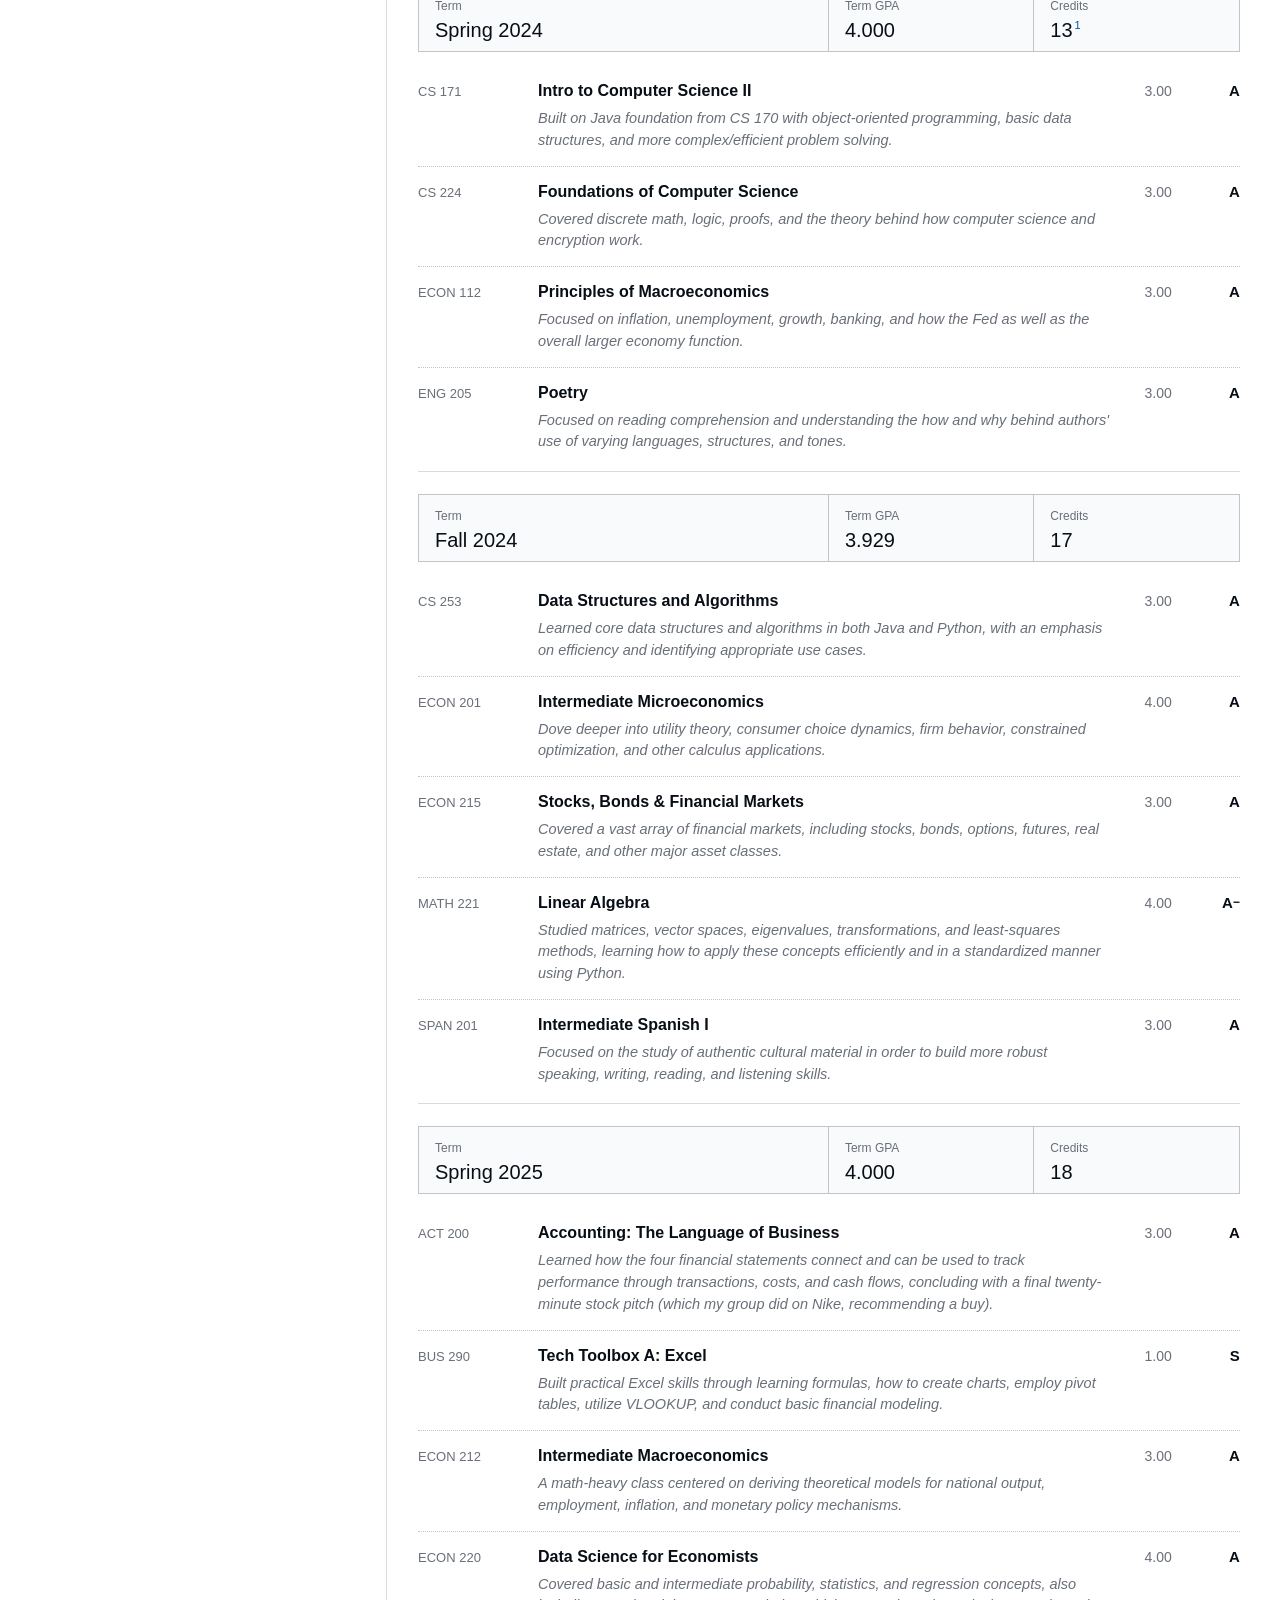
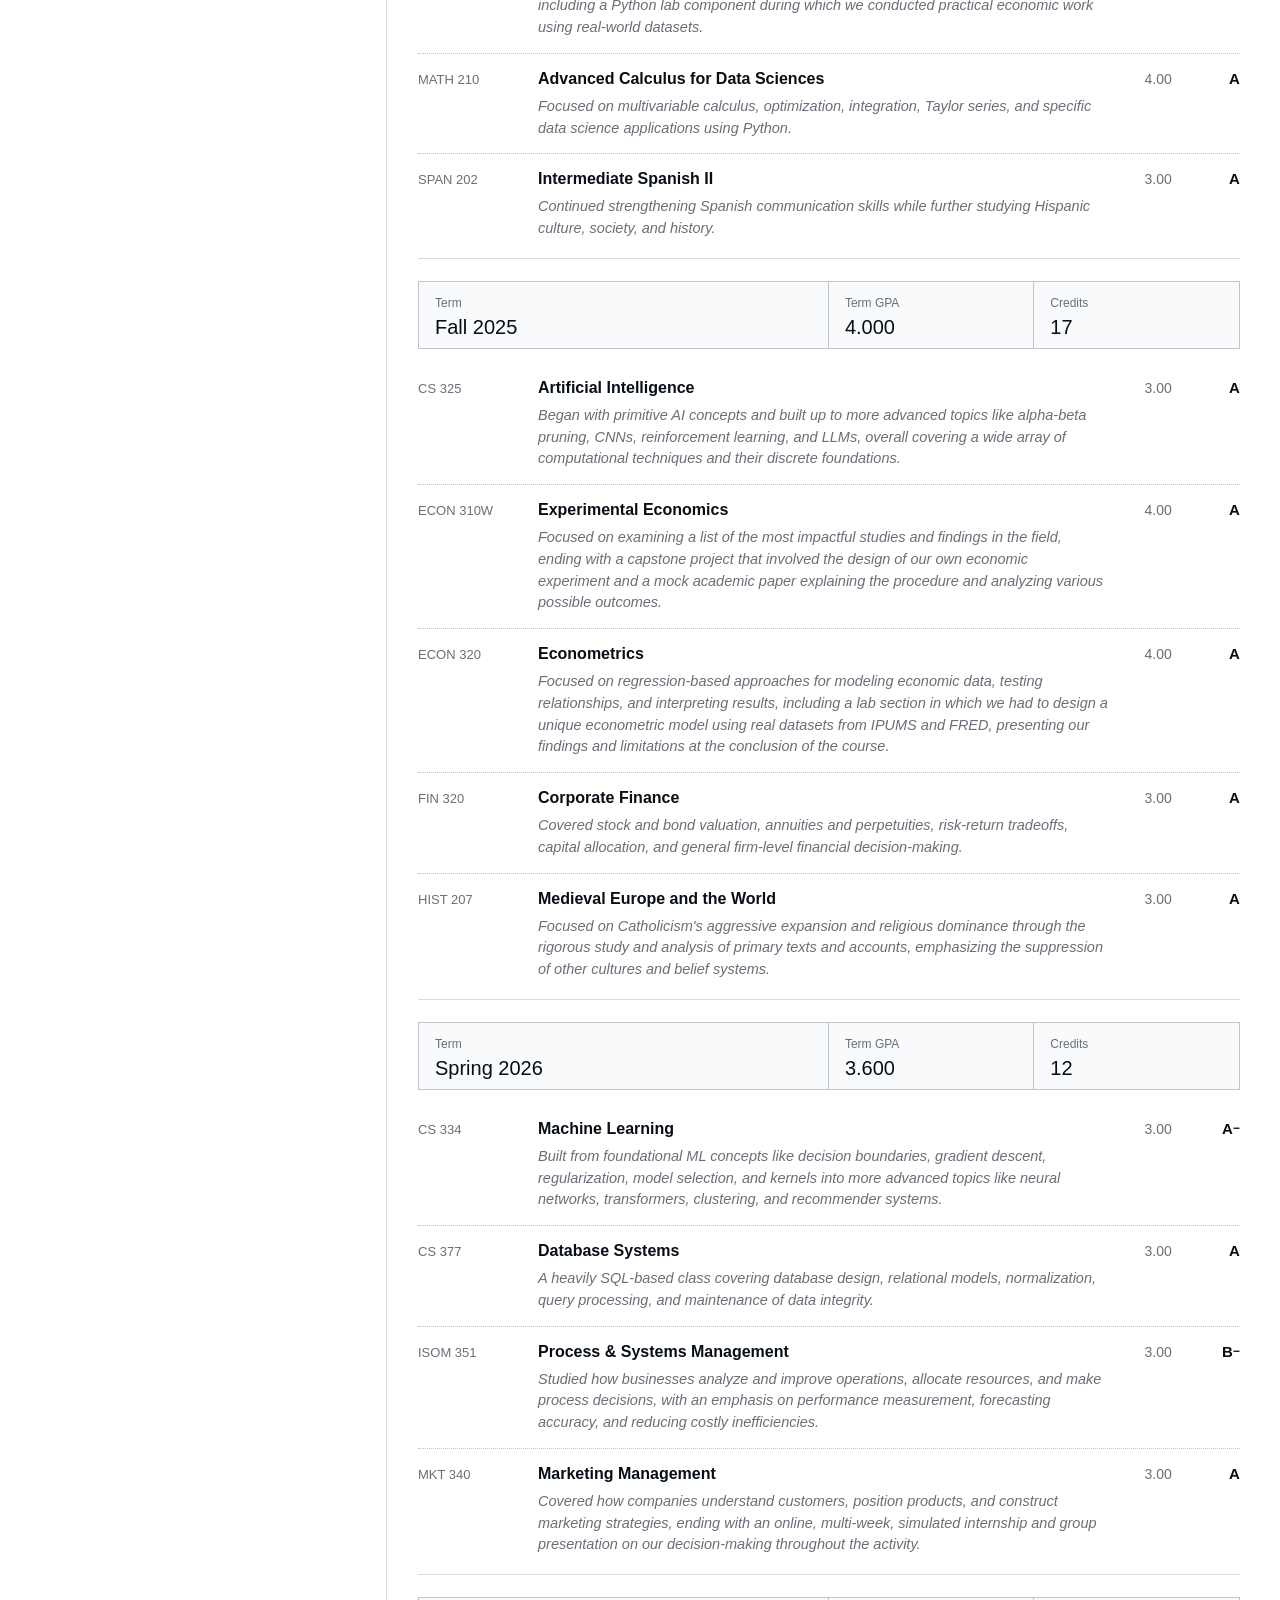
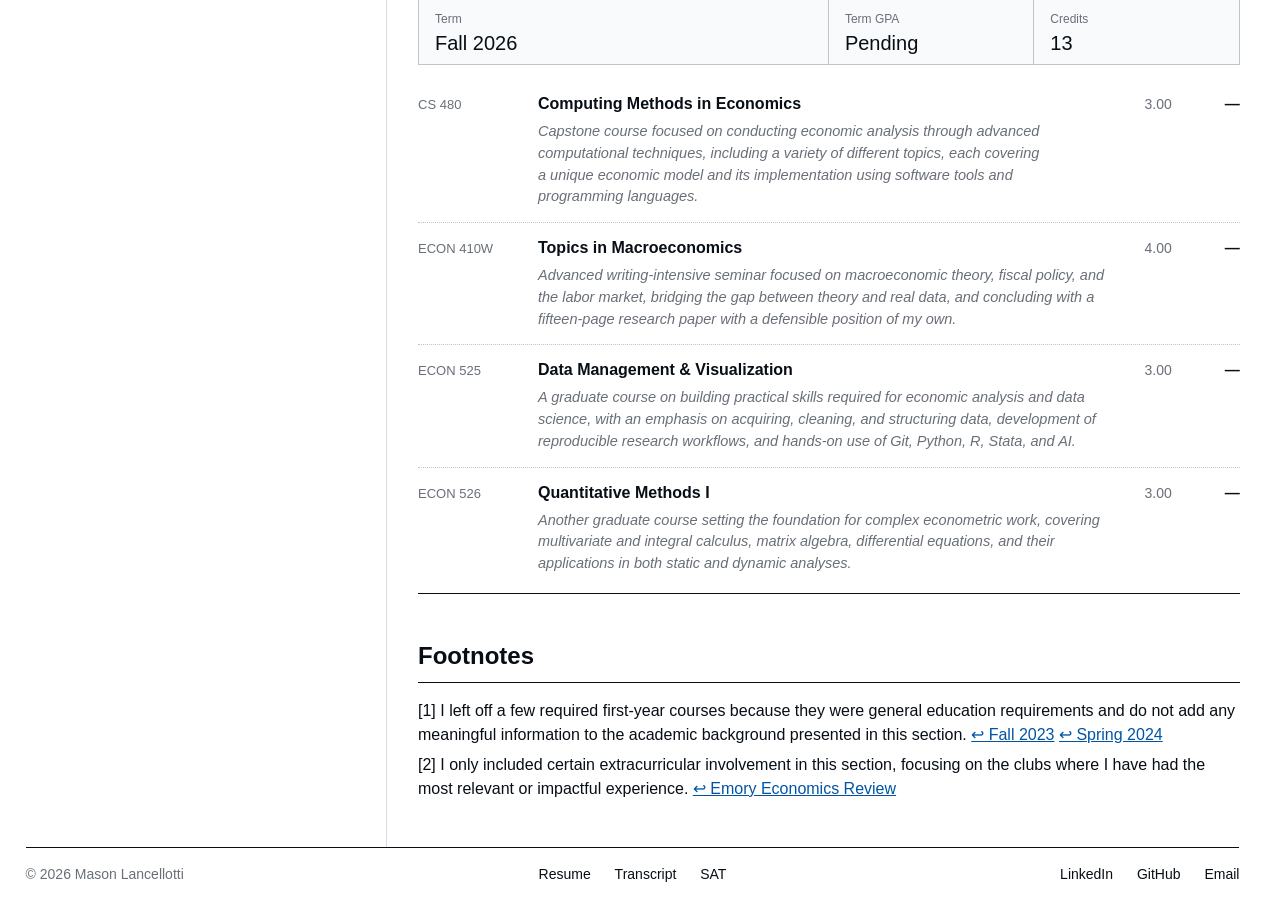
==== commit 98b9a68a: "Add requested comma after CS in site headers" ====
--- a/index.html
+++ b/index.html
@@ -31,7 +31,7 @@
     <h1>Mason Lancellotti</h1>
     <p class="contact">
     <span class="contact-line">Emory University · Atlanta, GA</span>
-    <span class="contact-line">Econ, CS + Business · 3.93 GPA</span>
+    <span class="contact-line">Econ, CS, + Business · 3.93 GPA</span>
   </p>
     </div>
   </div>
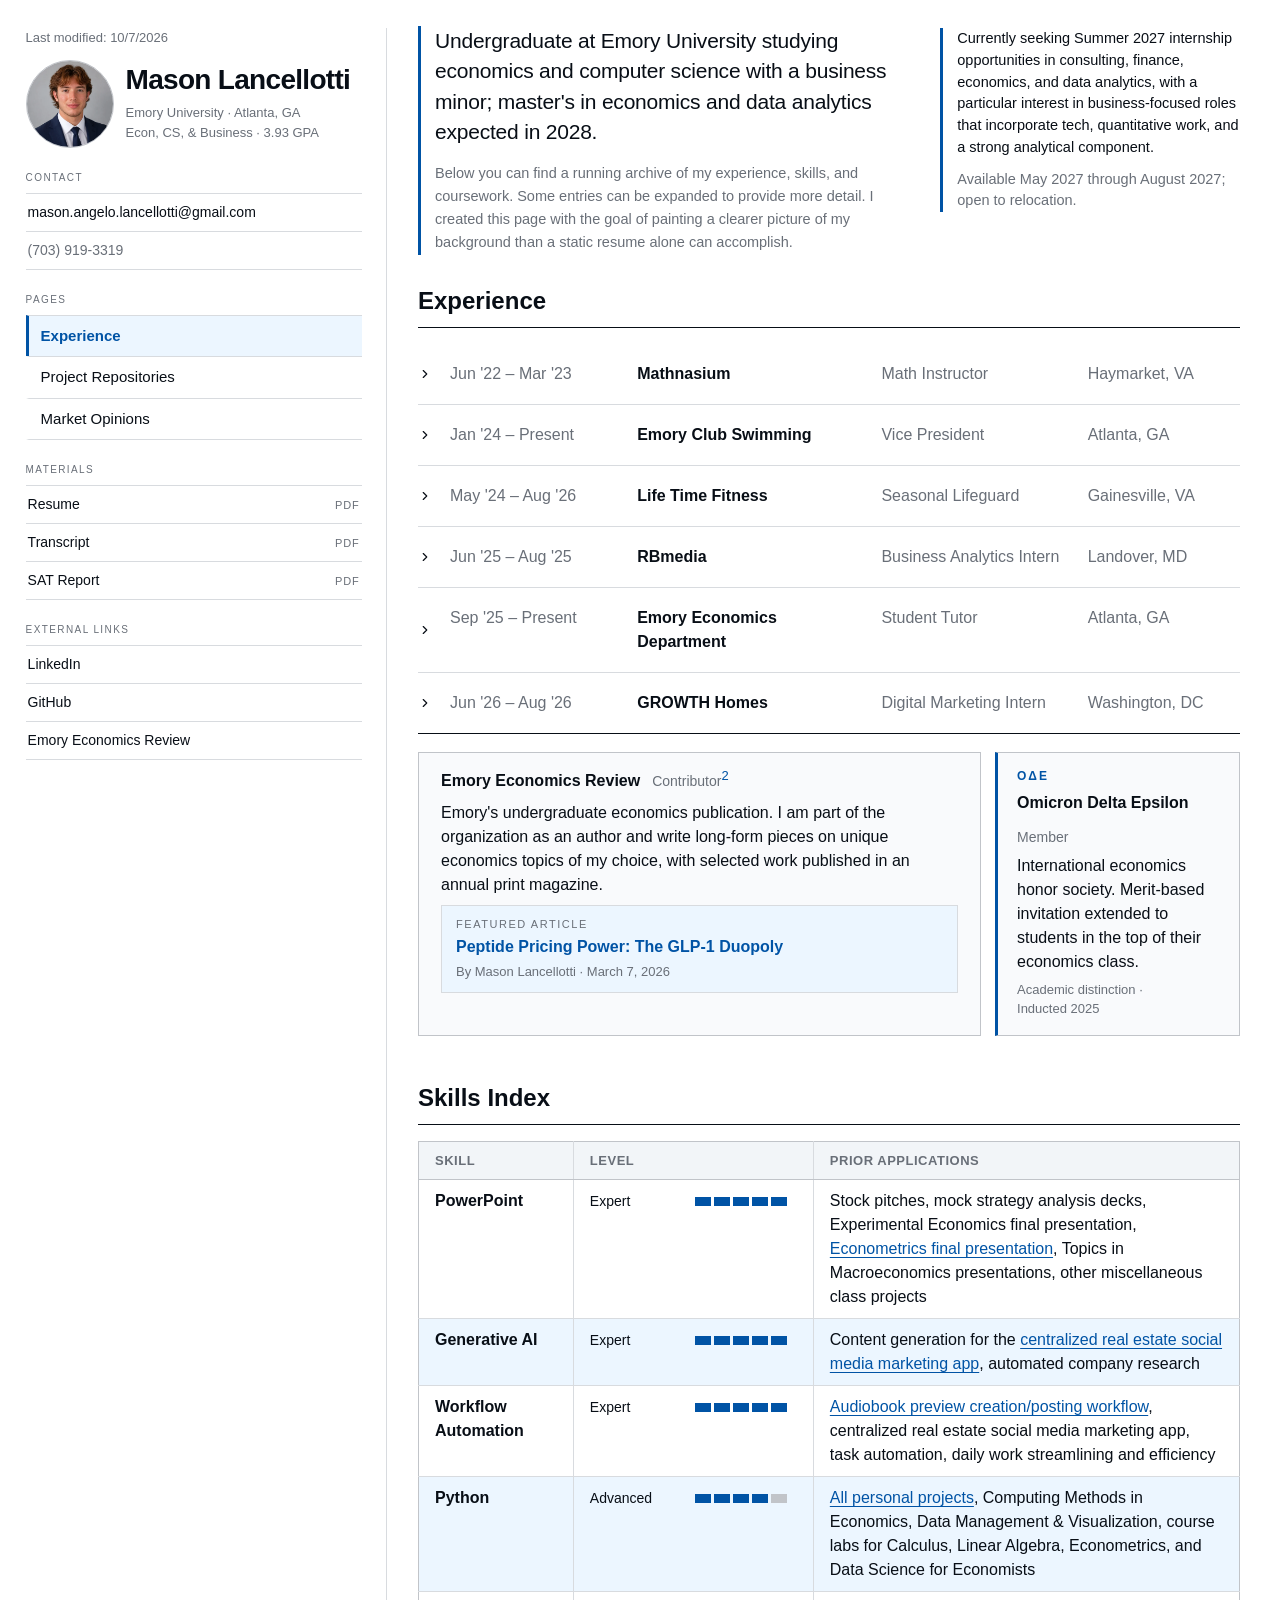
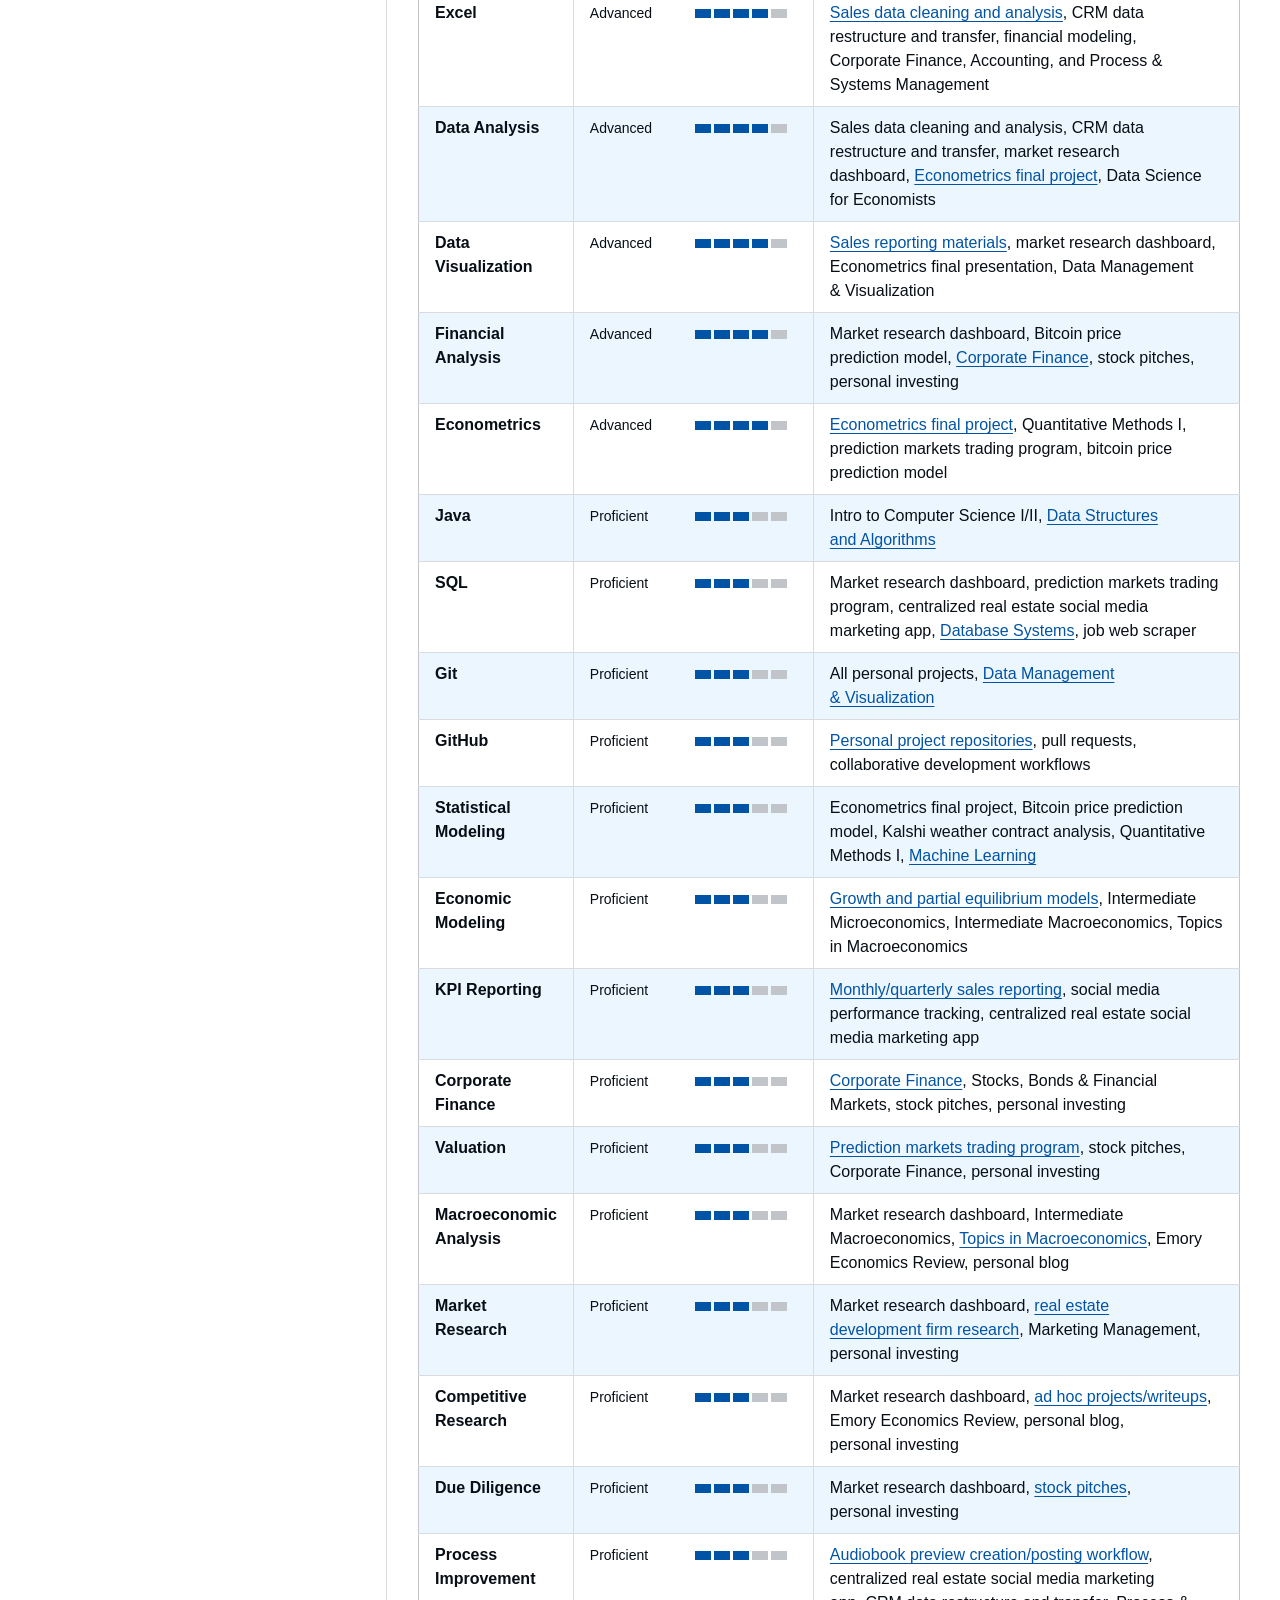
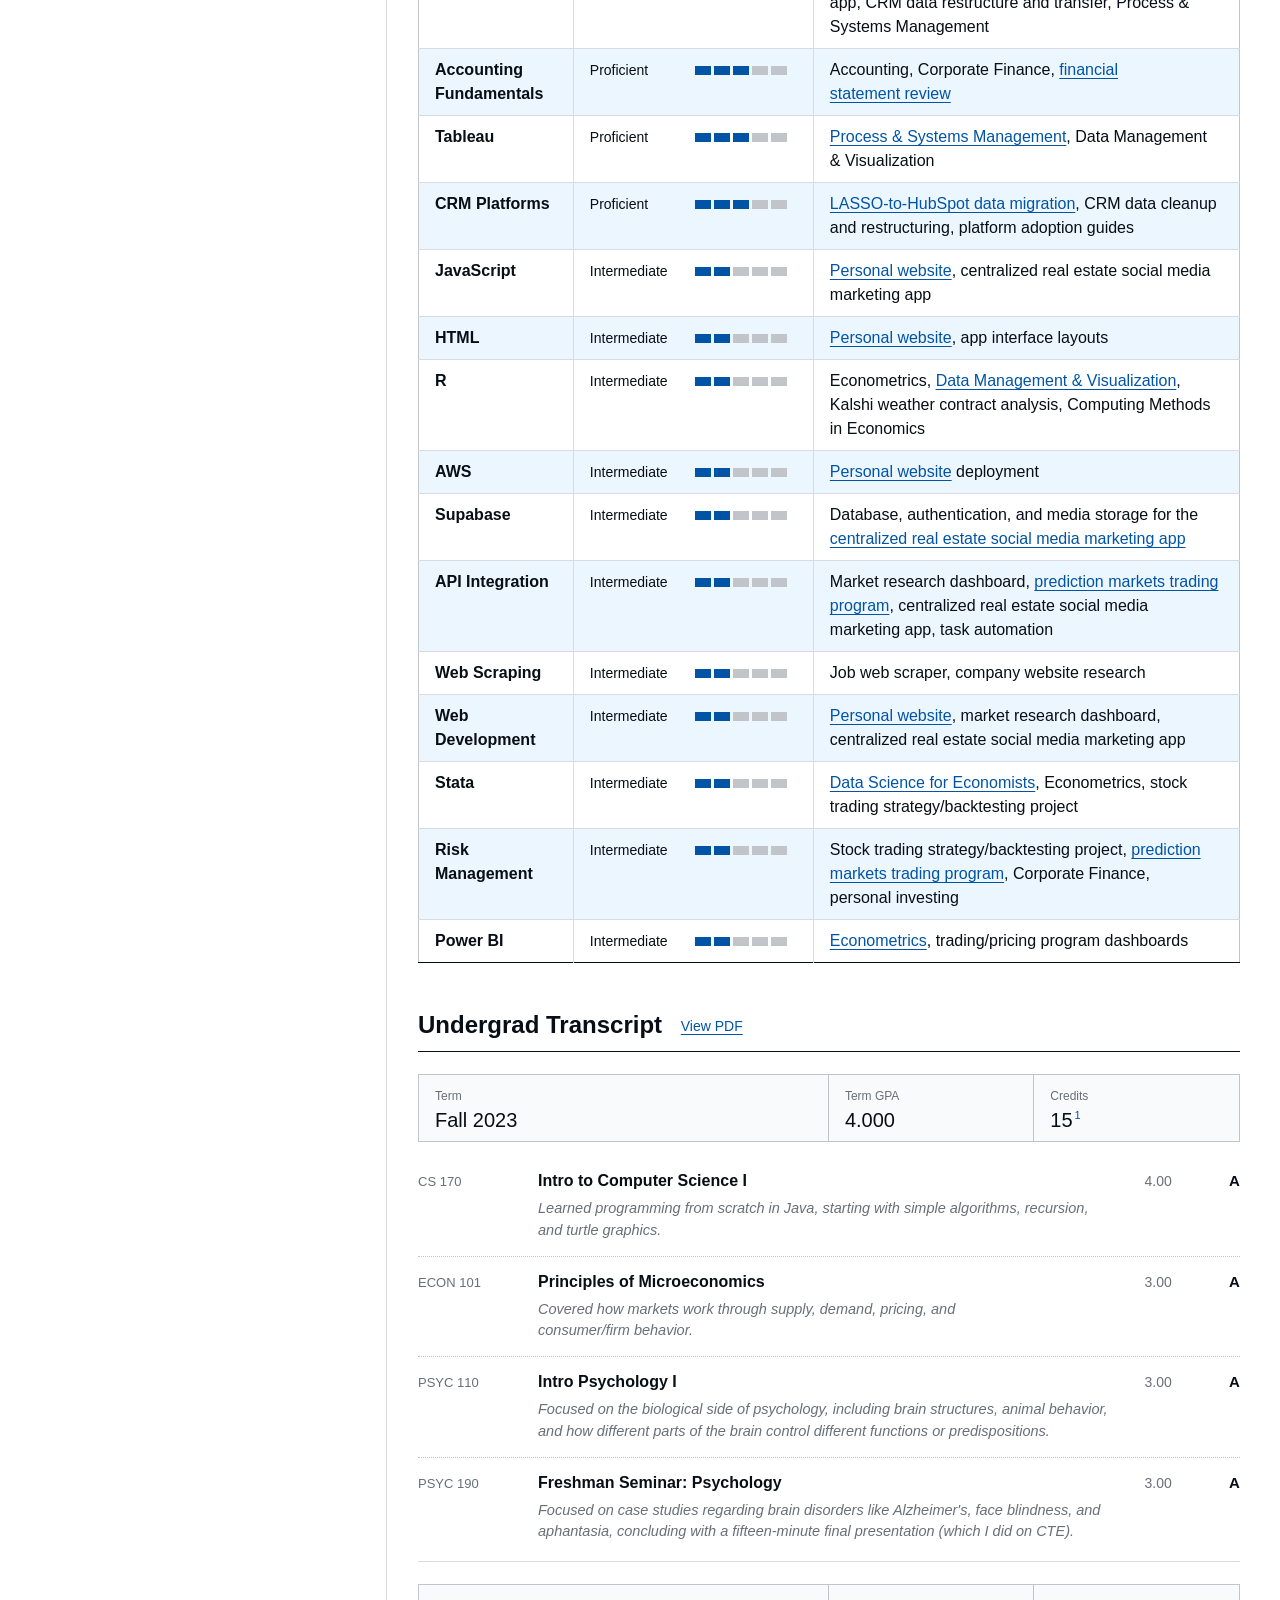
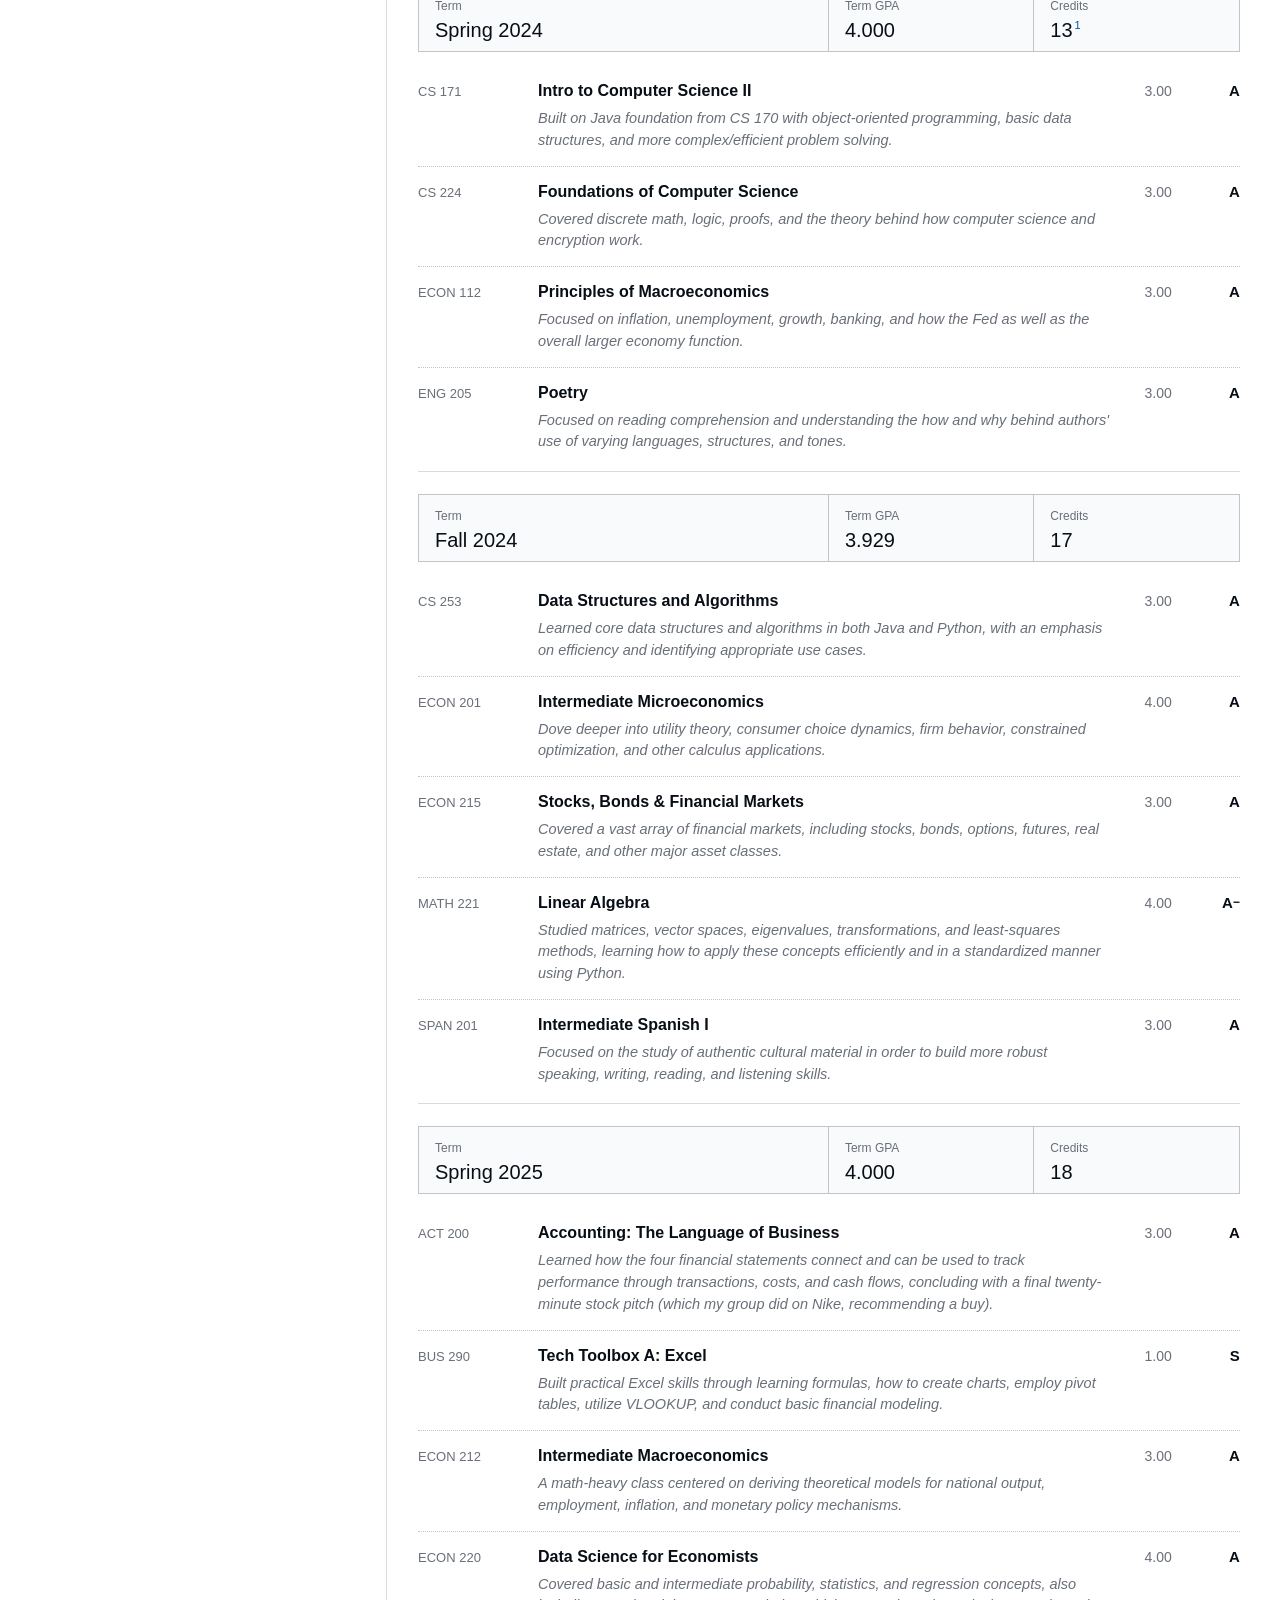
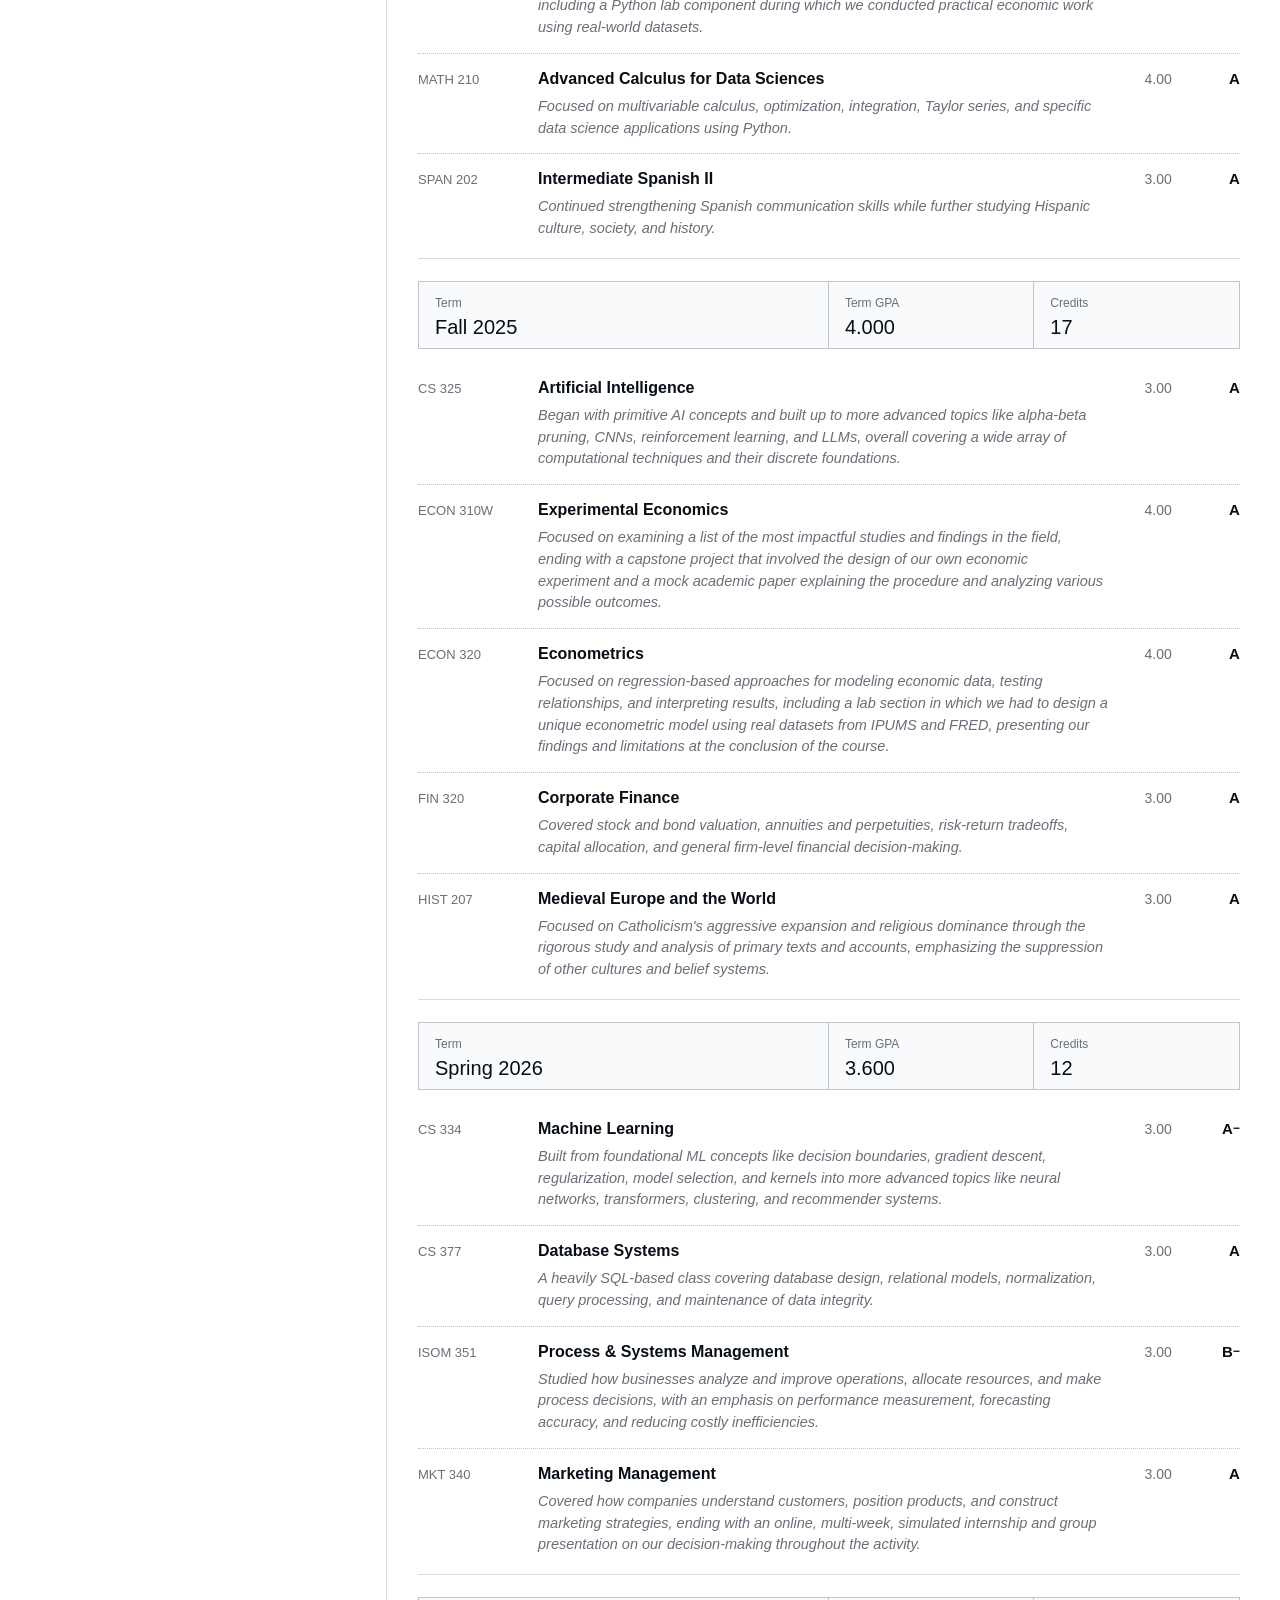
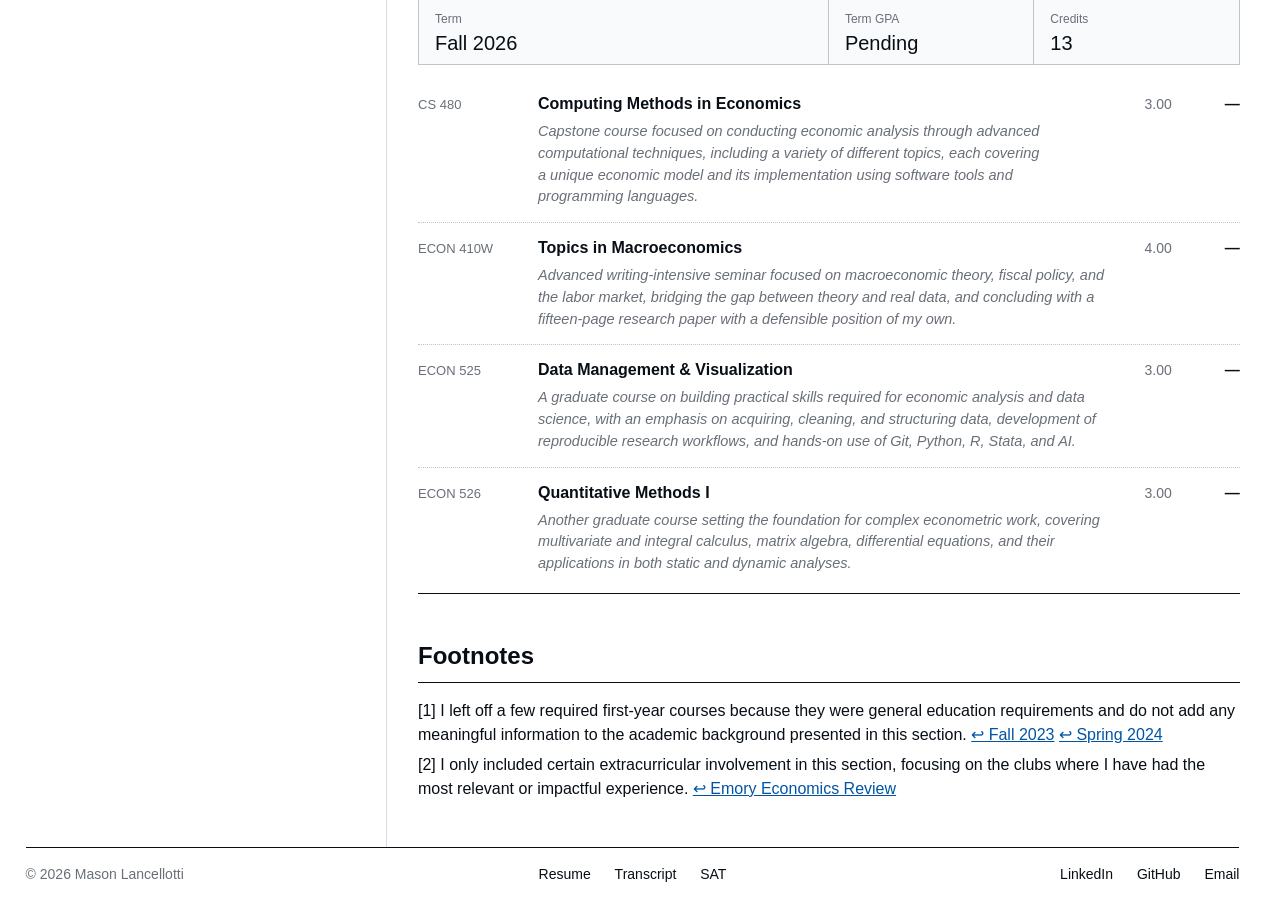
==== commit 053abab4: "Use ampersand in studies header" ====
--- a/index.html
+++ b/index.html
@@ -31,7 +31,7 @@
     <h1>Mason Lancellotti</h1>
     <p class="contact">
     <span class="contact-line">Emory University · Atlanta, GA</span>
-    <span class="contact-line">Econ, CS, + Business · 3.93 GPA</span>
+    <span class="contact-line">Econ, CS, &amp; Business · 3.93 GPA</span>
   </p>
     </div>
   </div>
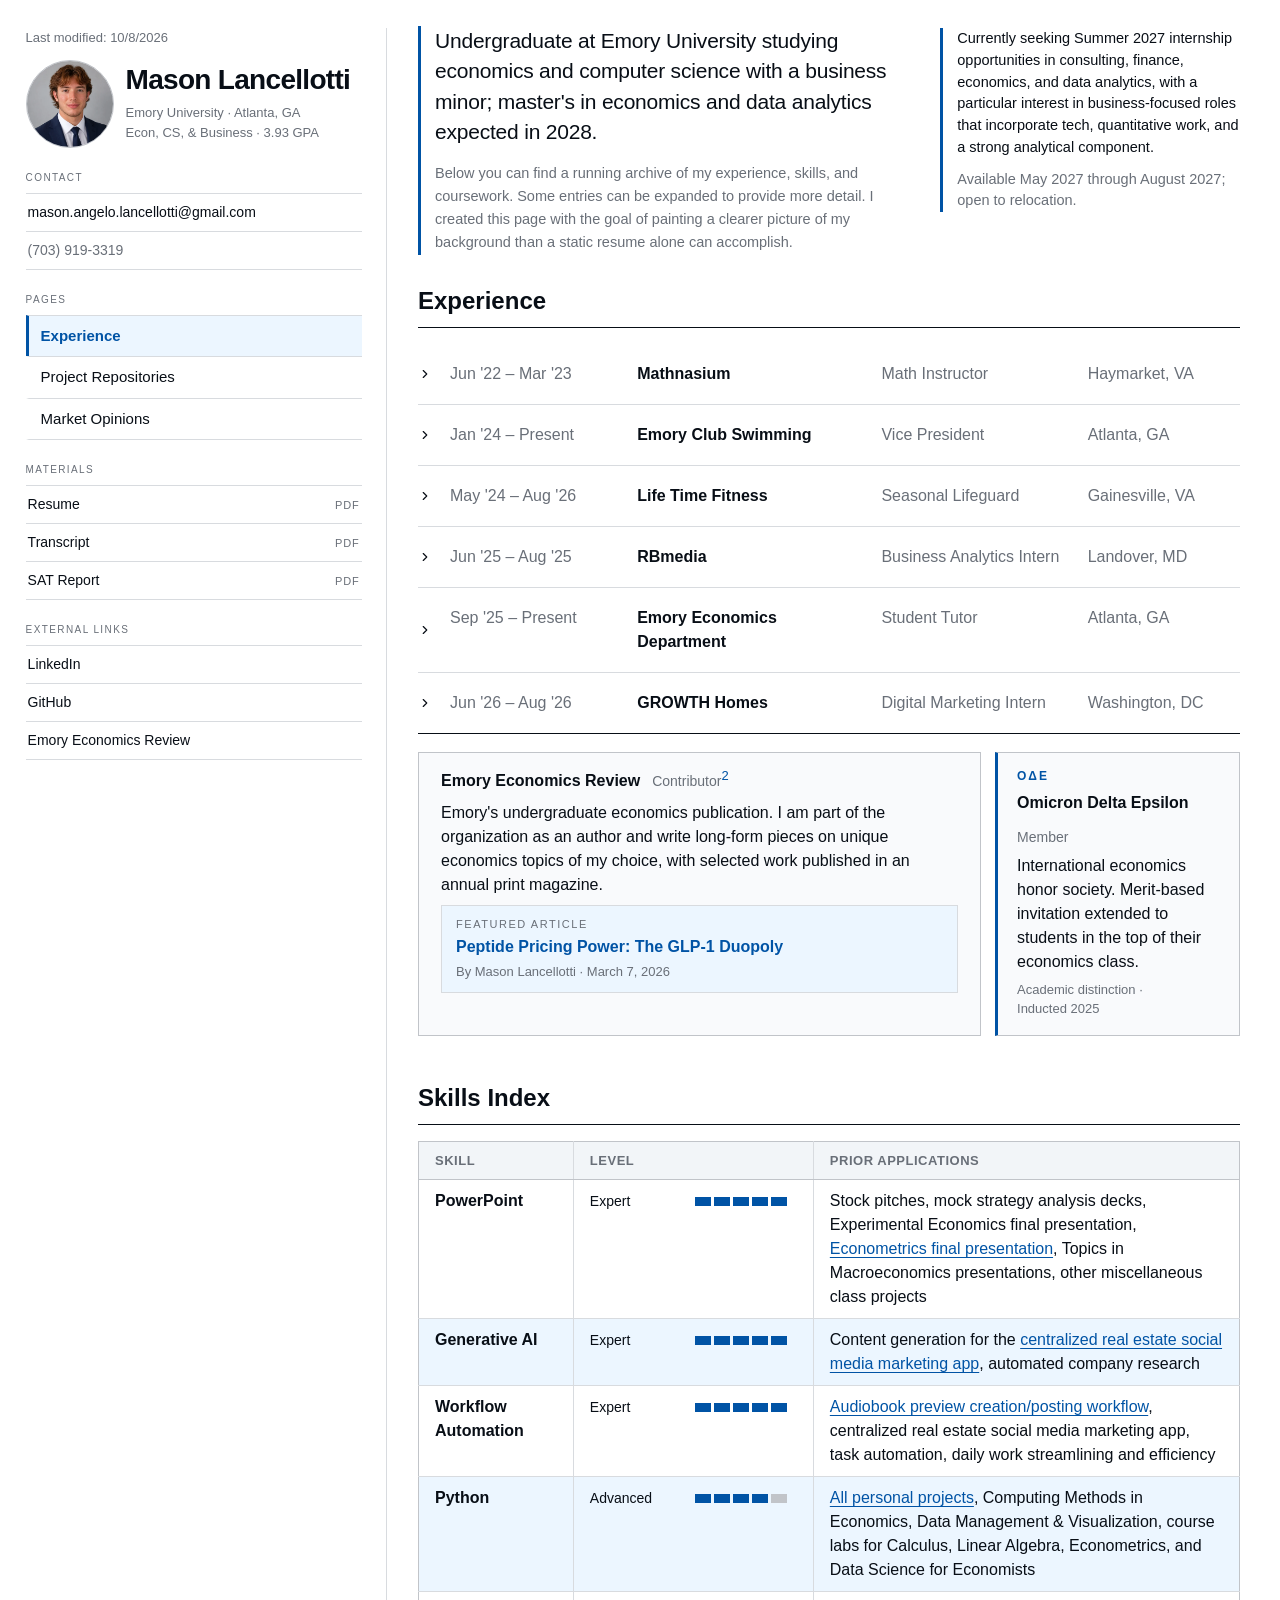
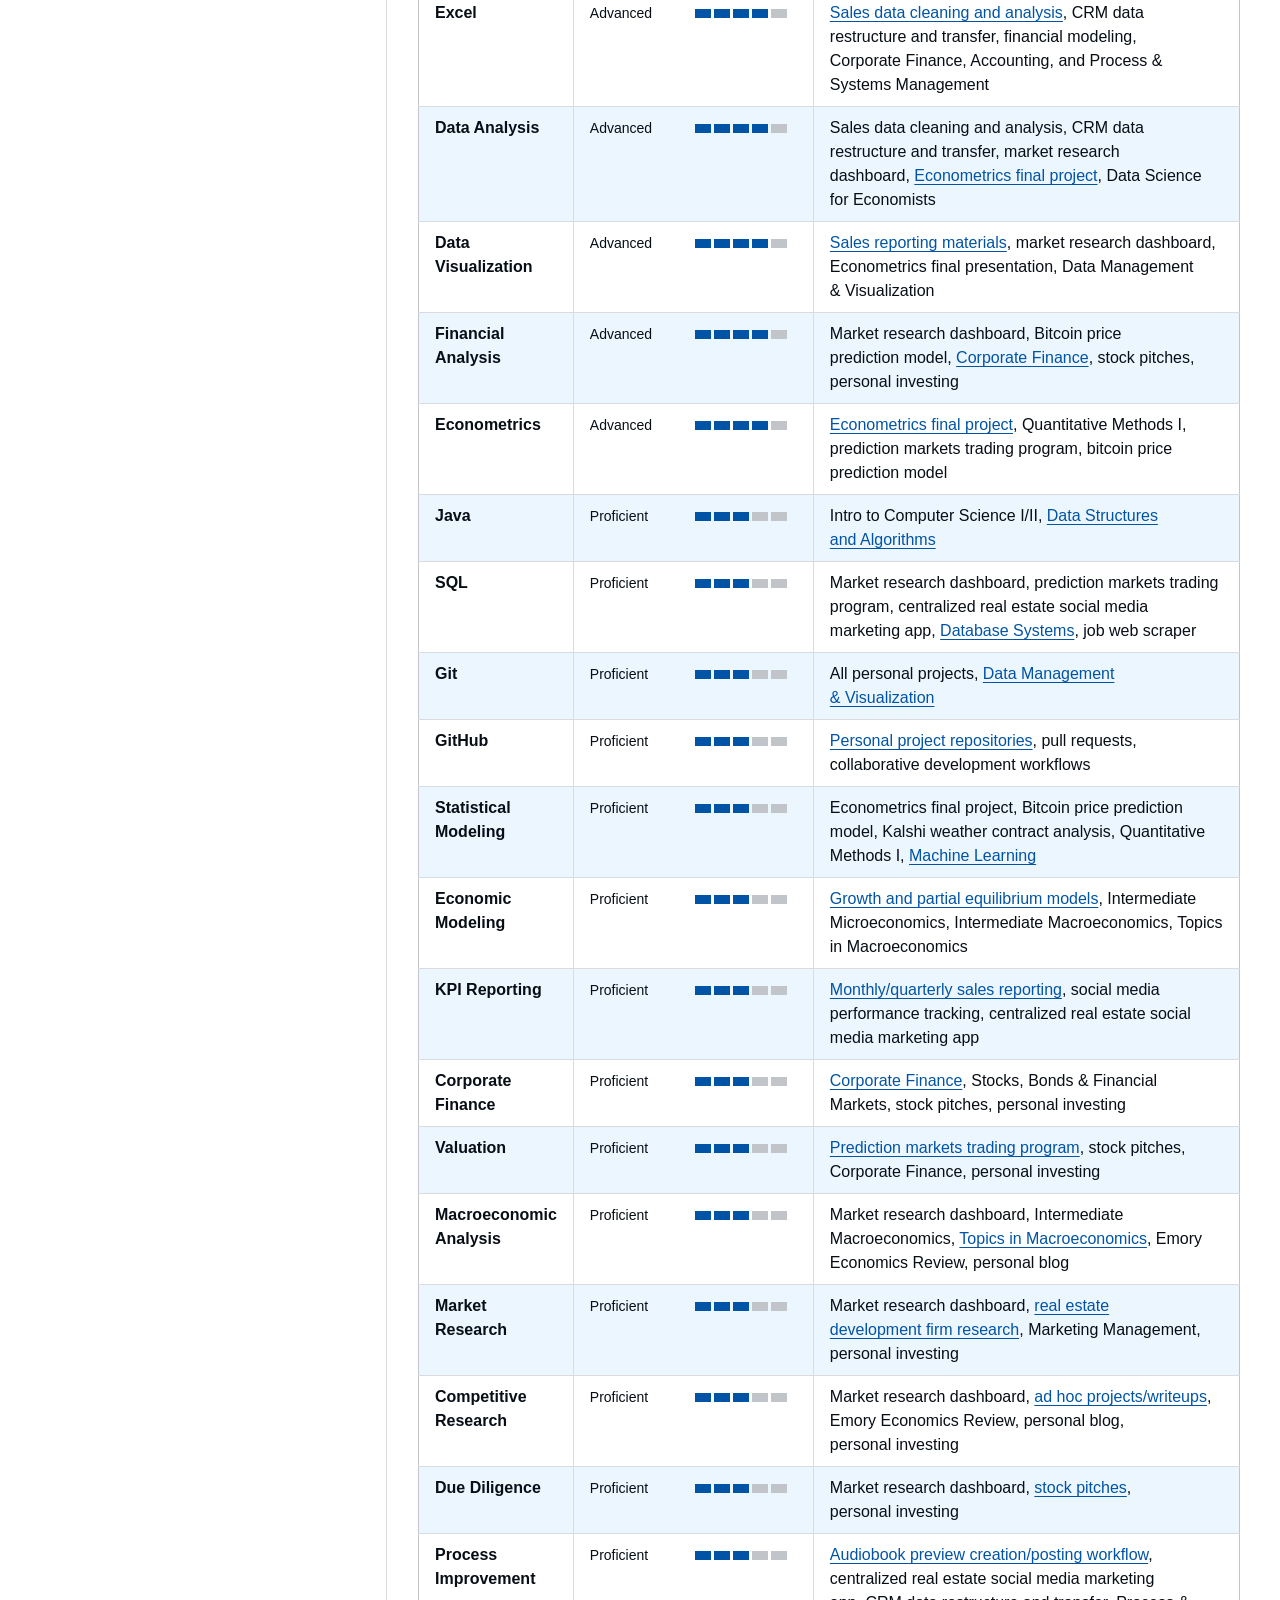
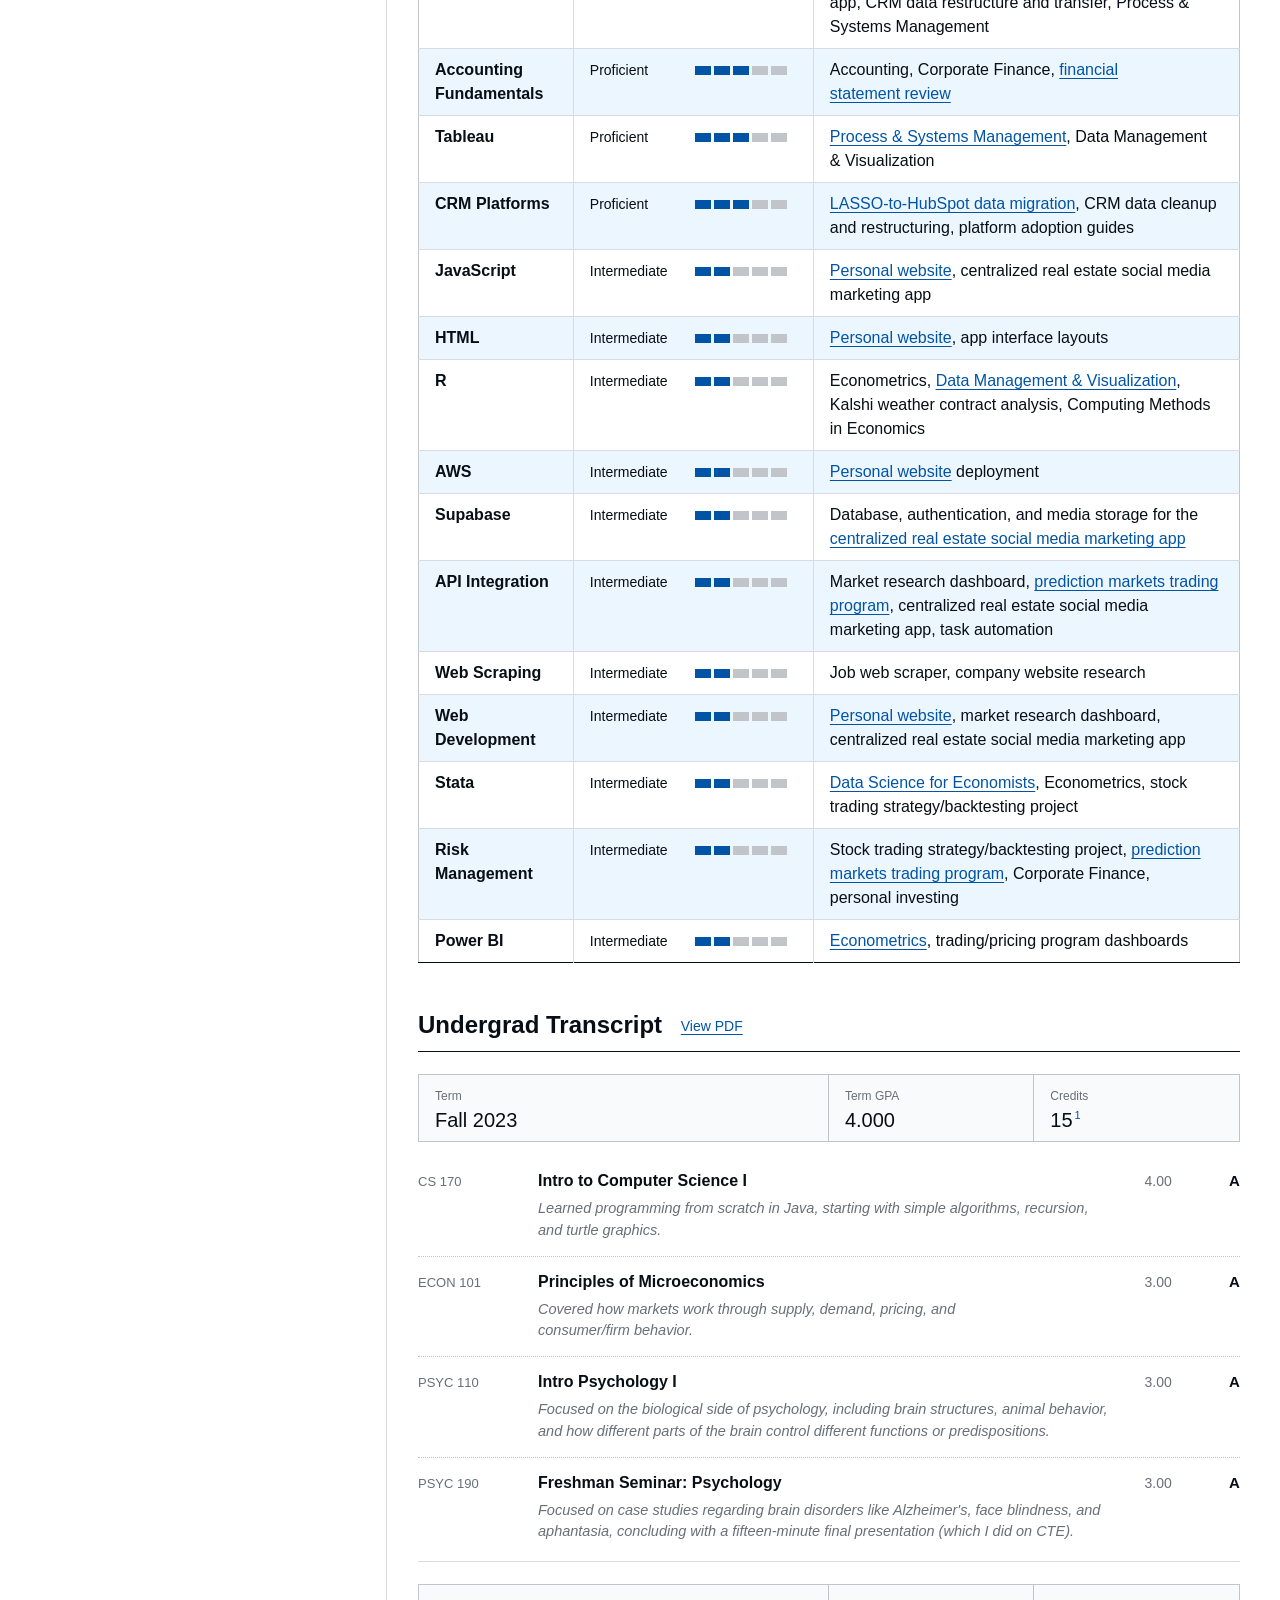
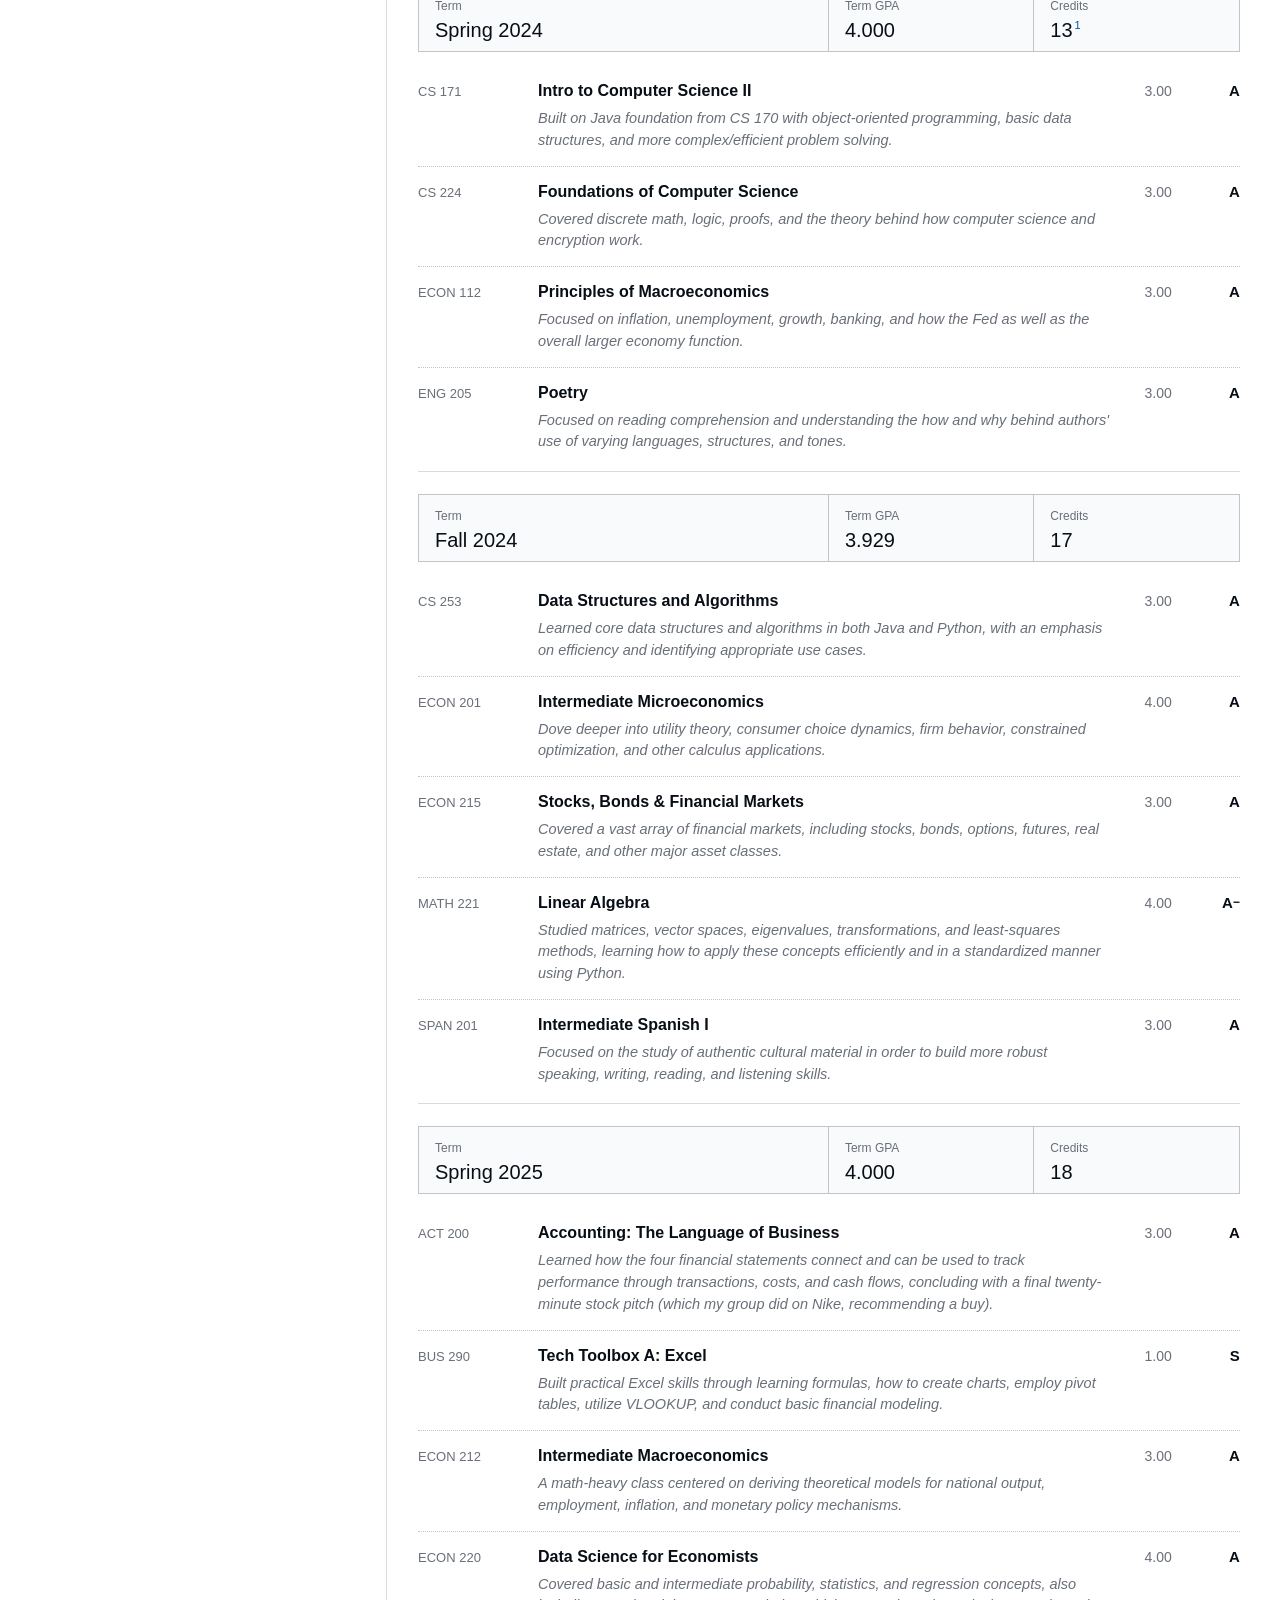
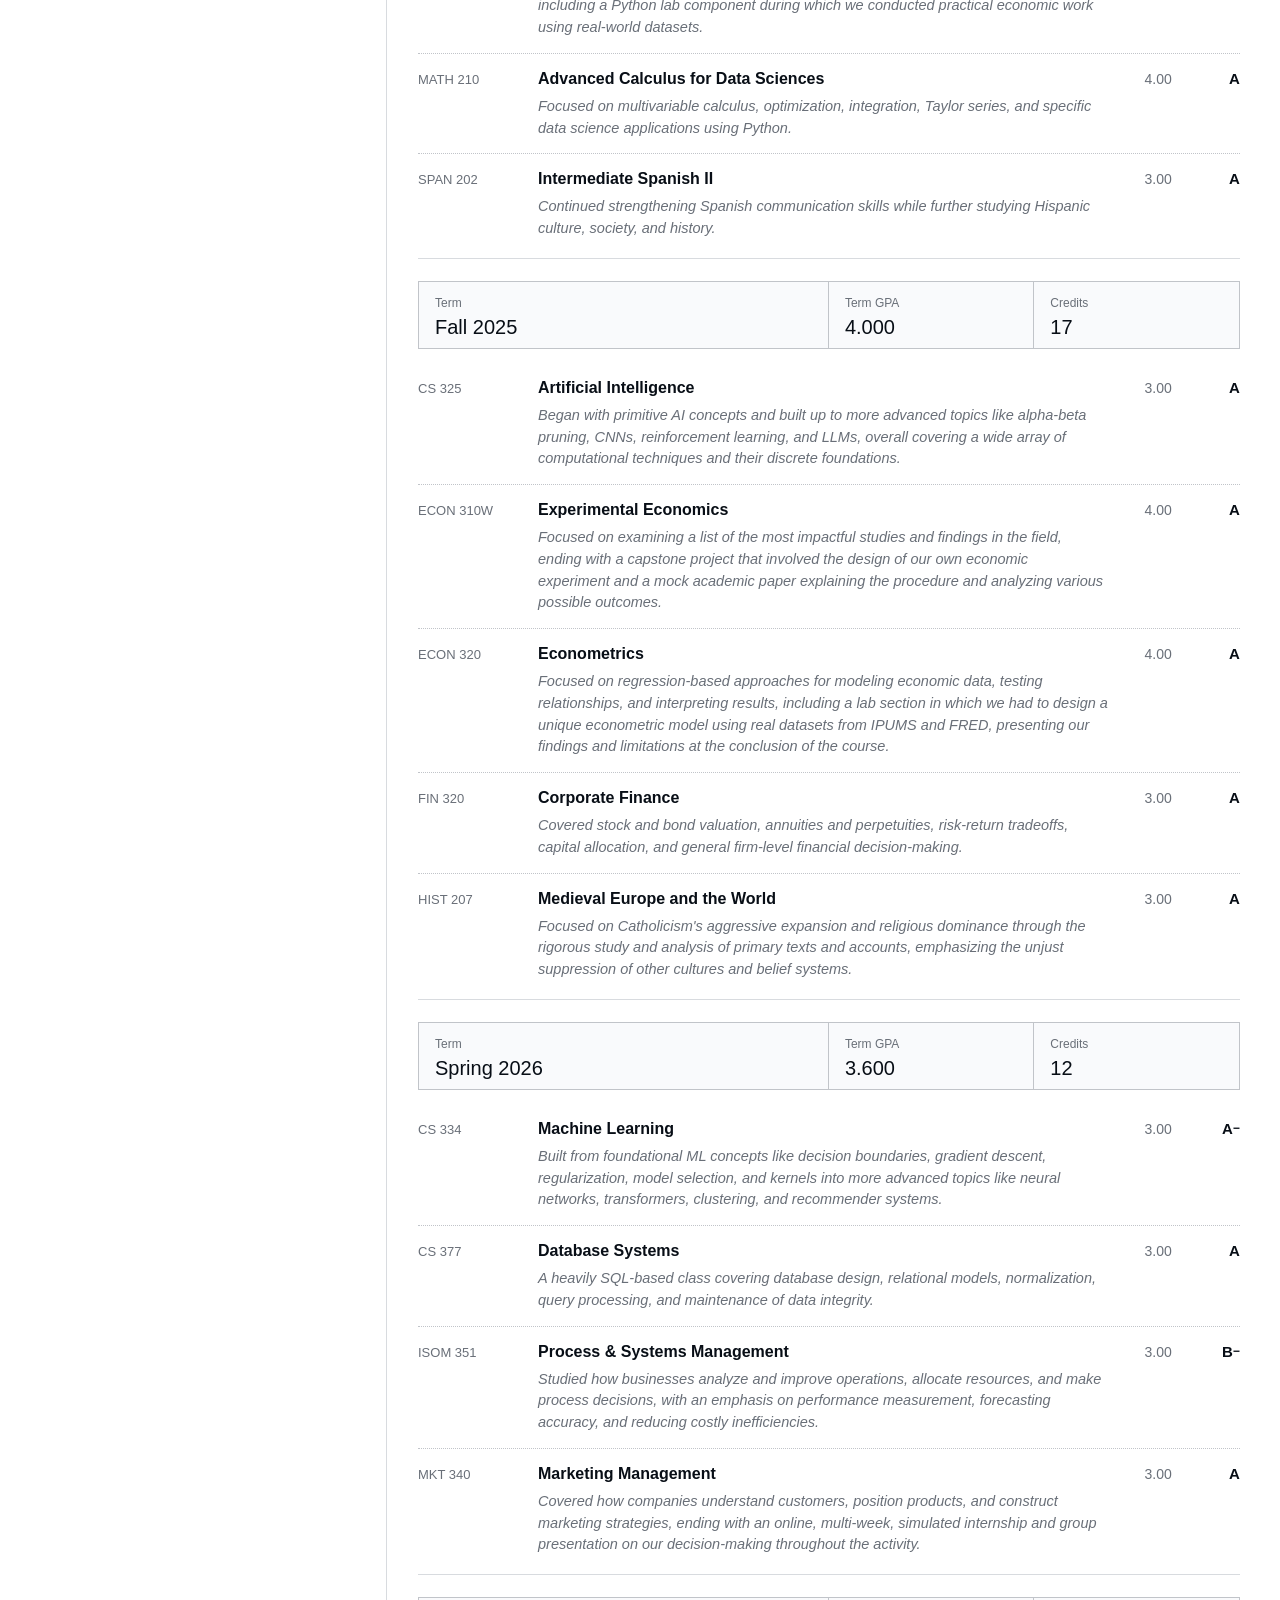
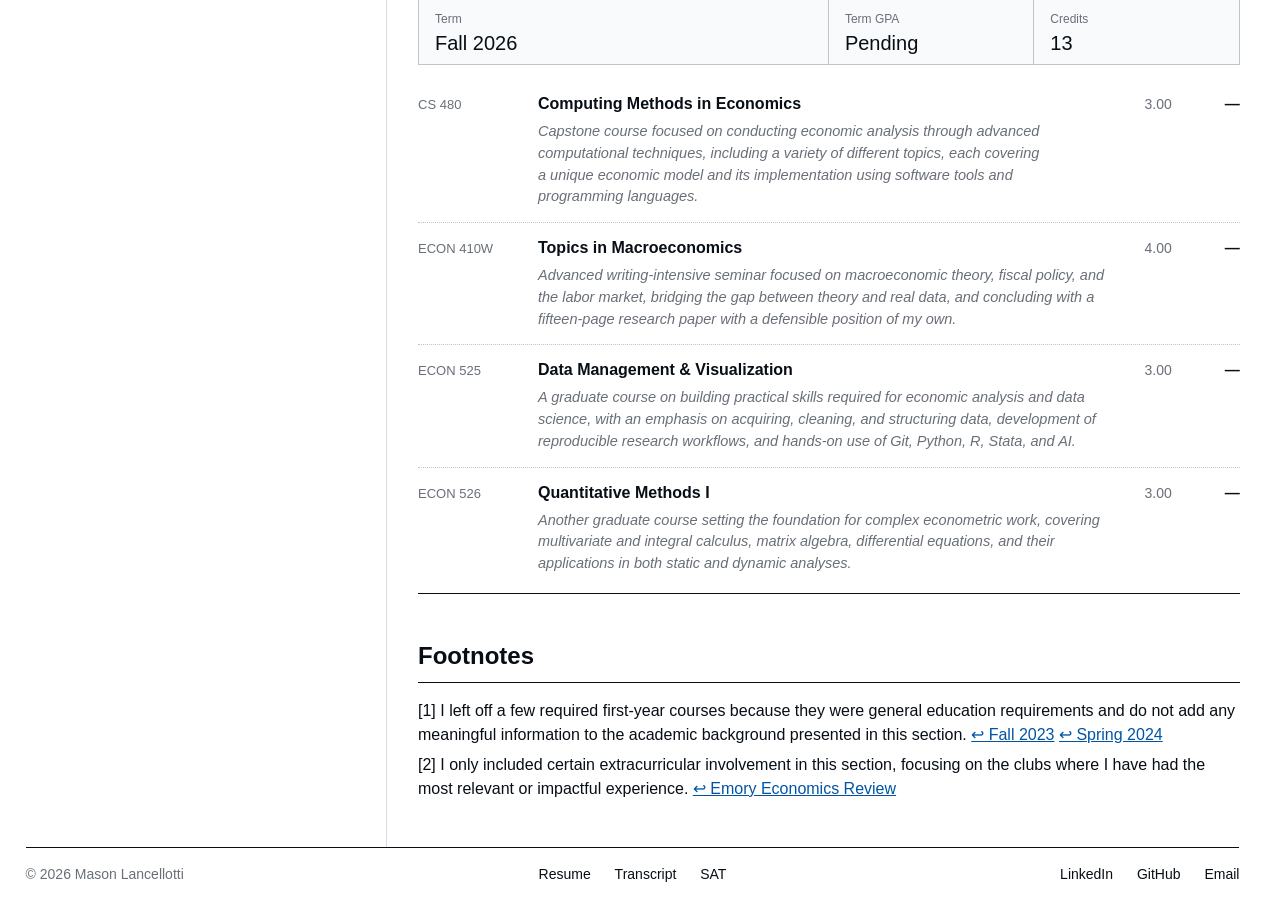
==== commit f579b665: "Add EER article and refine experience wording" ====
--- a/index.html
+++ b/index.html
@@ -20,7 +20,7 @@
 
 <header>
   <div class="side-in">
-    <p class="modified muted">Last modified: 10/7/2026</p>
+    <p class="modified muted">Last modified: 10/8/2026</p>
   <button type="button" class="directory-toggle" aria-controls="site-menu" aria-expanded="false">Menu</button>
   <div class="identity">
     <picture class="identity-photo">
@@ -107,9 +107,9 @@
         <p class="muted">10 mos.</p>
         <p>This was my first paid role, and served as my introduction into the professional world.</p>
         <ul>
-          <li>Taught 30+ K-12 students through structured sessions and one-on-one homework help.</li>
-          <li>Introduced study techniques and problem-solving strategies to build retention and academic confidence.</li>
-          <li>Wrote personalized learning plans with regular parent check-ins, with ~90% of students finishing the semester with higher grades.</li>
+          <li>Taught 30+ K-12 students through structured sessions and one-on-one homework help</li>
+          <li>Introduced study techniques and problem-solving strategies to build retention and academic confidence</li>
+          <li>Wrote personalized learning plans with regular parent check-ins, with ~90% of students finishing the semester with higher grades</li>
         </ul>
         <a href="https://www.mathnasium.com/math-centers/haymarket" target="_blank" rel="noopener">Mathnasium Haymarket</a>
       </div>
@@ -121,9 +121,9 @@
         <p class="muted">Ongoing</p>
         <p>The team spans from beginners to ex-varsity swimmers, requiring me to consider many different perspectives, often different than my own.</p>
         <ul>
-          <li>Design and lead 4 practices per week for 10–20 swimmers across every skill level.</li>
-          <li>Balance technique work for new swimmers with endurance training for more experienced swimmers in the same session.</li>
-          <li>Coordinate logistics for 6 out-of-state meets per year, managing itineraries, lodging, transportation, and budgeting with the club sports office.</li>
+          <li>Design and lead 4 practices per week for 10–20 swimmers across every skill level</li>
+          <li>Balance technique work for new swimmers with endurance training for more experienced swimmers in the same session</li>
+          <li>Coordinate logistics for 6 out-of-state meets per year, managing itineraries, lodging, transportation, and budgeting with the club sports office</li>
         </ul>
         <div class="photos">
           <img src="images/swim-5.jpg" alt="" loading="lazy">
@@ -139,9 +139,9 @@
         <p class="muted">Seasonal · 3 summers</p>
         <p>Being a returning seasonal employee for three summers, I underwent repeated certifications and training. This position also bolstered my client communication skills.</p>
         <ul>
-          <li>Monitored pool activities and proactively enforced safety guidelines to prevent accidents.</li>
-          <li>Administered first aid on 6 separate occasions, coordinating directly with police and EMS.</li>
-          <li>Collaborated with management on aquatics events and served 300+ members daily, resolving issues on the pool deck and locker rooms.</li>
+          <li>Monitored pool activities and proactively enforced safety guidelines to prevent accidents</li>
+          <li>Administered first aid on 6 separate occasions, coordinating directly with police and EMS</li>
+          <li>Collaborated with management on aquatics events and served 300+ members daily, resolving issues on the pool deck and locker rooms</li>
         </ul>
         <a href="https://my.lifetime.life/clubs/va/gainesville/programs/swim.html" target="_blank" rel="noopener">Life Time Gainesville</a>
       </div>
@@ -153,9 +153,9 @@
         <p class="muted">3 mos.</p>
         <p>This was my first time in a professional setting with a business context. It opened my eyes to the utility of data and how invaluable of a tool it can be for almost any task, goal, or industry.</p>
         <ul>
-          <li>Compiled monthly and quarterly sales reports on 2,500+ Audible and Spotify audiobook titles.</li>
-          <li>Visualized trends with tables and graphs to help guide executive decision-making on a variety of topics.</li>
-          <li>Assisted in rolling out an automated posting workflow across 12 social media accounts, supervising the first ~1,800 uploads and diagnosing technical issues in real time.</li>
+          <li>Compiled monthly and quarterly sales reports on 2,500+ Audible and Spotify audiobook titles</li>
+          <li>Visualized trends with tables and graphs to help guide executive decision-making on a variety of topics</li>
+          <li>Assisted in rolling out an automated posting workflow across 12 social media accounts, supervising the first ~1,800 uploads and diagnosing technical issues in real time</li>
         </ul>
         <a href="https://rbmediaglobal.com/" target="_blank" rel="noopener">RBmedia</a>
       </div>
@@ -167,9 +167,9 @@
         <p class="muted">Ongoing</p>
         <p>Having been invited to the program through a GPA-based selection process, students can reach out to me for independent, paid tutoring when in need of homework help or clarity on tricky concepts.</p>
         <ul>
-          <li>Offer one-on-one instruction in micro/macroeconomics, data science, and computer science.</li>
-          <li>Build comprehensive review guides and exam-based timelines from each course's syllabus.</li>
-          <li>Run 3-5 sessions per week on content mastery, problem sets, and test strategy, looping in professors and TAs when needed to clarify solution methods.</li>
+          <li>Offer one-on-one instruction in micro/macroeconomics, data science, and computer science</li>
+          <li>Build comprehensive review guides and exam-based timelines from each course's syllabus</li>
+          <li>Run 3-5 sessions per week on content mastery, problem sets, and test strategy, looping in professors and TAs when needed to clarify solution methods</li>
         </ul>
         <a href="https://economics.emory.edu/undergraduate/econ-dept-opportunities/tutoring.html" target="_blank" rel="noopener">Emory Econ Tutoring</a>
       </div>
@@ -181,10 +181,11 @@
         <p class="muted">3 mos.</p>
         <p>This role gave me another perspective on the value of data in business, on top of growing my personal interest in real estate. I got the chance to turn an idea for improving part of the firm's marketing efforts into a working application, which I found to be very rewarding.</p>
         <ul>
-          <li>Developed a custom AI-driven app to consolidate workflows and streamline social media marketing, yielding a pilot batch of 76 publication-ready videos with an estimated 61+ hours of time savings.</li>
-          <li>Reconciled and restructured 4,000+ records for a CRM migration.</li>
-          <li>Authored detailed ad hoc materials, including internal guides and research briefs, for leadership.</li>
+          <li>Developed a custom AI-driven app to consolidate workflows and streamline social media marketing, yielding a pilot batch of 76 publication-ready videos with an estimated 61+ hours of time savings</li>
+          <li>Reconciled and restructured 4,000+ records for a CRM migration</li>
+          <li>Authored detailed ad hoc materials including internal guides and research briefs for leadership</li>
         </ul>
+        <a href="https://www.growth-homes.com" target="_blank" rel="noopener">GROWTH Homes</a>
       </div>
     </details>
   </div>
@@ -196,7 +197,7 @@
         <span class="inv-role">Contributor<sup><a id="fnref-2-involvement" href="#fn-2" aria-label="Jump to footnote 2">2</a></sup></span>
       </div>
       <p class="inv-desc">Emory's undergraduate economics publication. I am part of the organization as an author and write long-form pieces on unique economics topics of my choice, with selected work published in an annual print magazine.</p>
-      <a class="inv-article" href="https://emoryeconomicsreview.org/articles/2026/3/3/peptide-pricing-power-the-glp-1-duopoly" target="_blank" rel="noopener">
+      <a class="inv-article" href="/peptide-pricing-power-the-glp-1-duopoly/">
         <span class="inv-article-label">Featured article</span>
         <span class="inv-article-title">Peptide Pricing Power: The GLP-1 Duopoly</span>
         <span class="inv-article-meta"><span class="keep-together">By Mason Lancellotti</span> · <span class="keep-together">March 7, 2026</span></span>
@@ -531,7 +532,7 @@
             <span class="course-cr">3.00</span>
             <span class="course-grade"><span class="g-letter">A</span></span>
           </div>
-          <div class="course-note">Focused on Catholicism's aggressive expansion and religious dominance through the rigorous study and analysis of primary texts and accounts, emphasizing the suppression of other cultures and belief systems.</div>
+          <div class="course-note">Focused on Catholicism's aggressive expansion and religious dominance through the rigorous study and analysis of primary texts and accounts, emphasizing the unjust suppression of other cultures and belief systems.</div>
         </div>
     </div>
   </div>
@@ -783,6 +784,15 @@
         <span class="article-cta">Read article</span>
       </span>
     </a>
+    <a class="article-card" href="/peptide-pricing-power-the-glp-1-duopoly/">
+      <span class="article-card-image"><img src="/blog/images/glp-1-duopoly.svg" alt="" loading="lazy"></span>
+      <span class="article-card-copy">
+        <span class="article-meta">March 7, 2026 · Healthcare economics · 6 min</span>
+        <span class="article-title">Peptide Pricing Power: The GLP-1 Duopoly</span>
+        <span class="article-excerpt">Why GLP-1 drug prices stayed high as shortages eased, and how Eli Lilly and Novo Nordisk’s duopoly shapes the market for weight loss treatments.</span>
+        <span class="article-cta">Read article</span>
+      </span>
+    </a>
   </div>
 
 </section>
